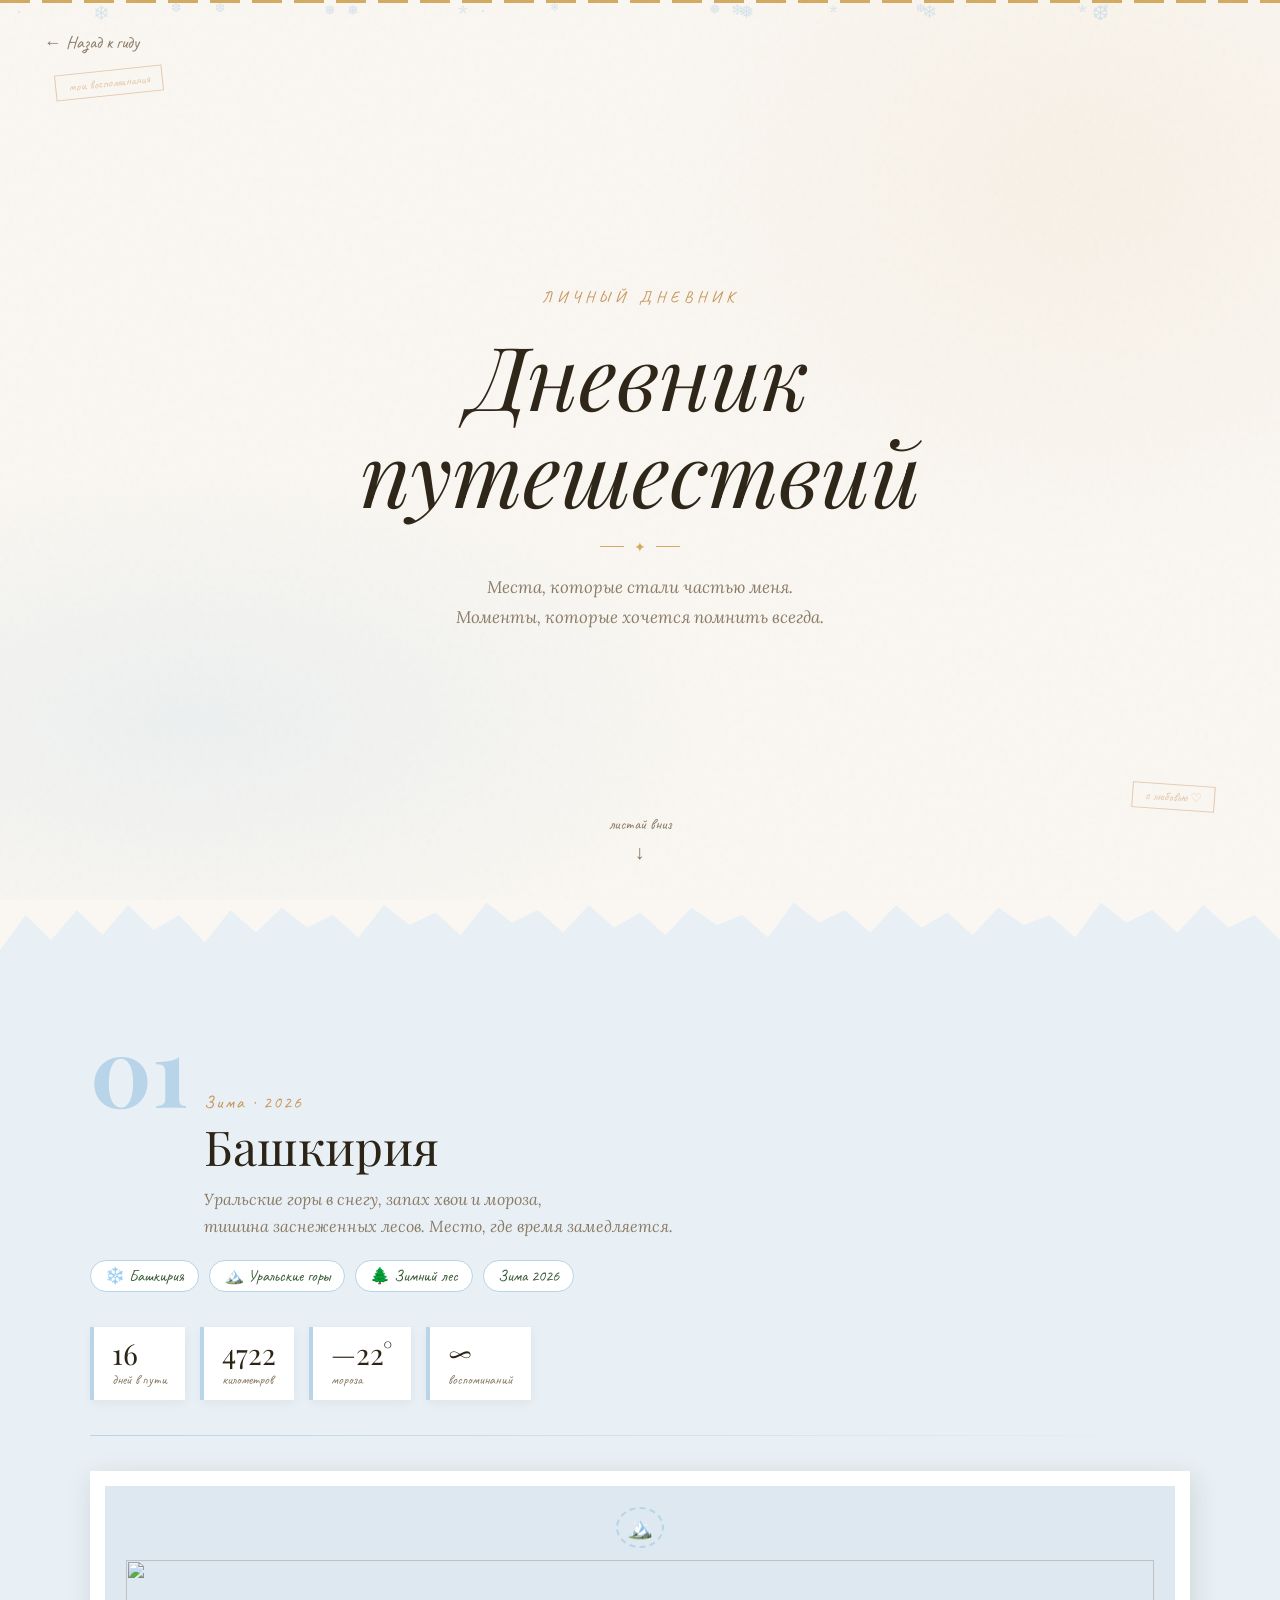
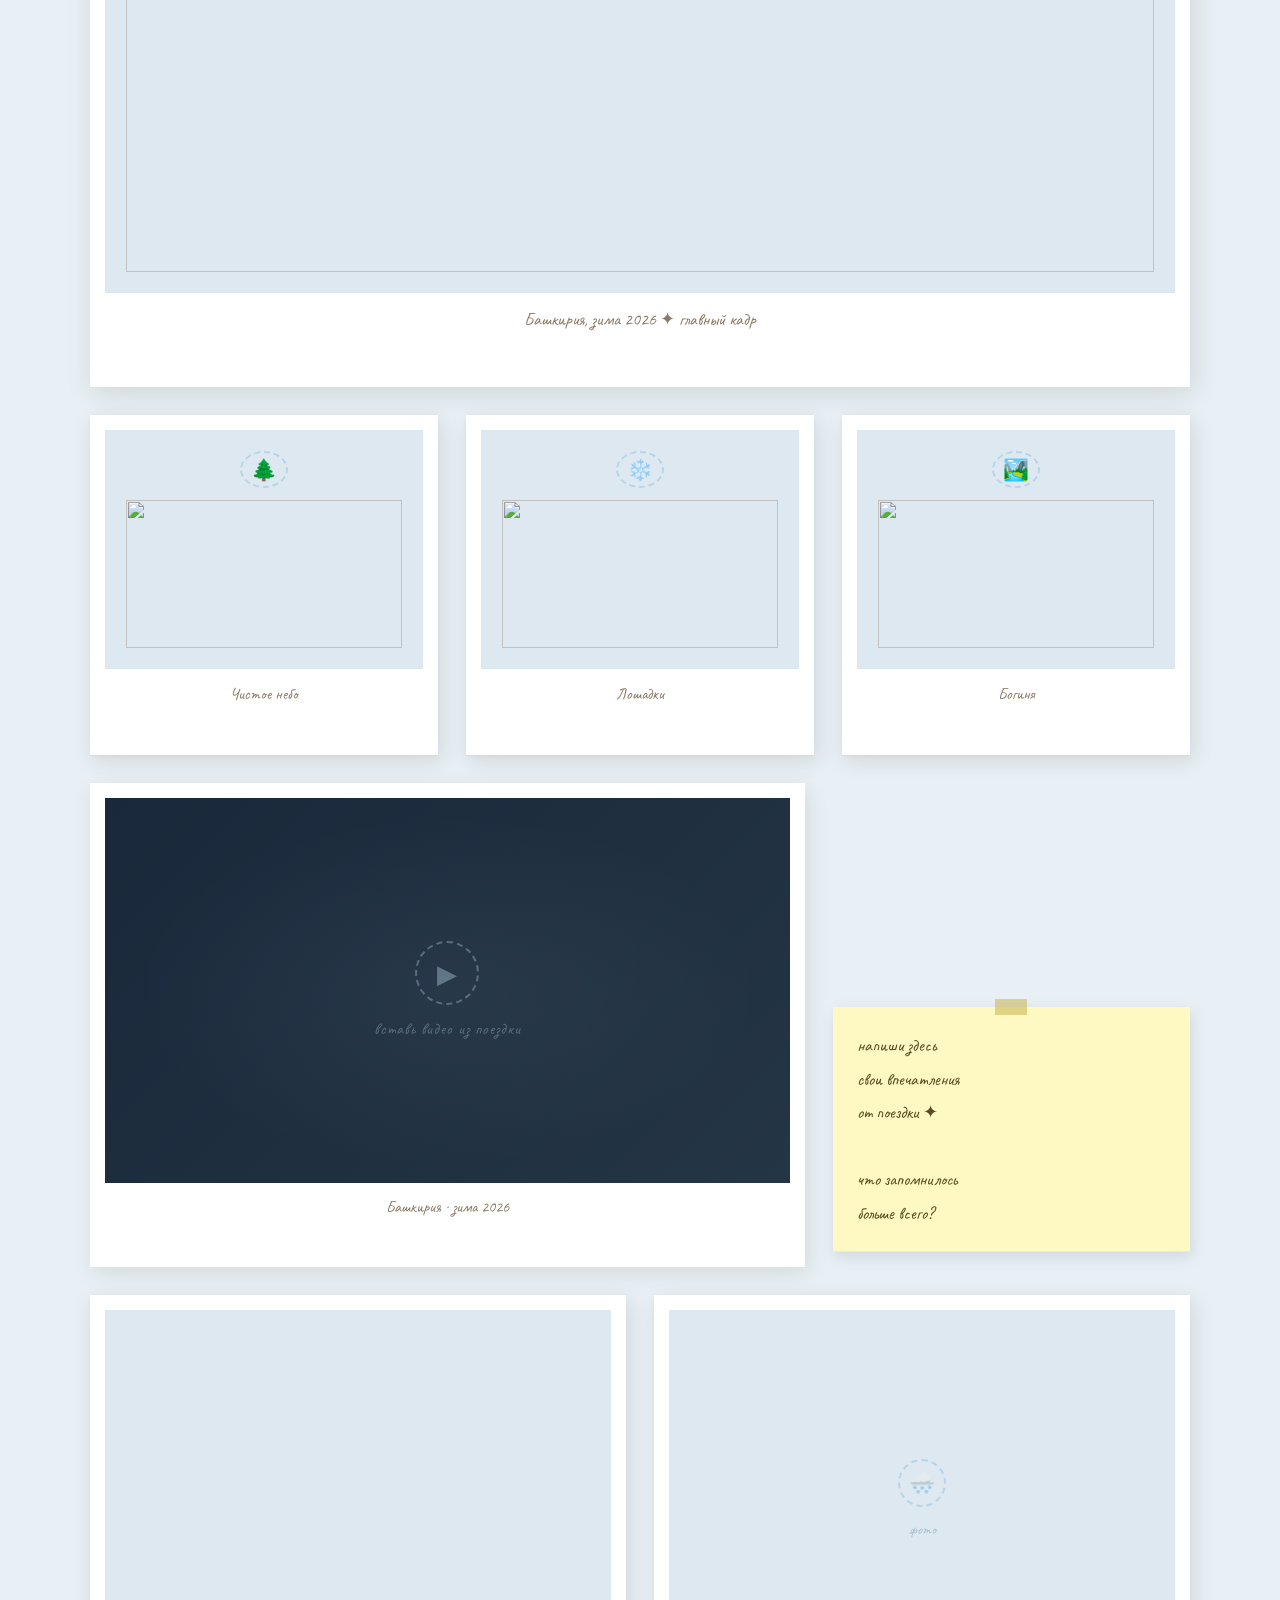
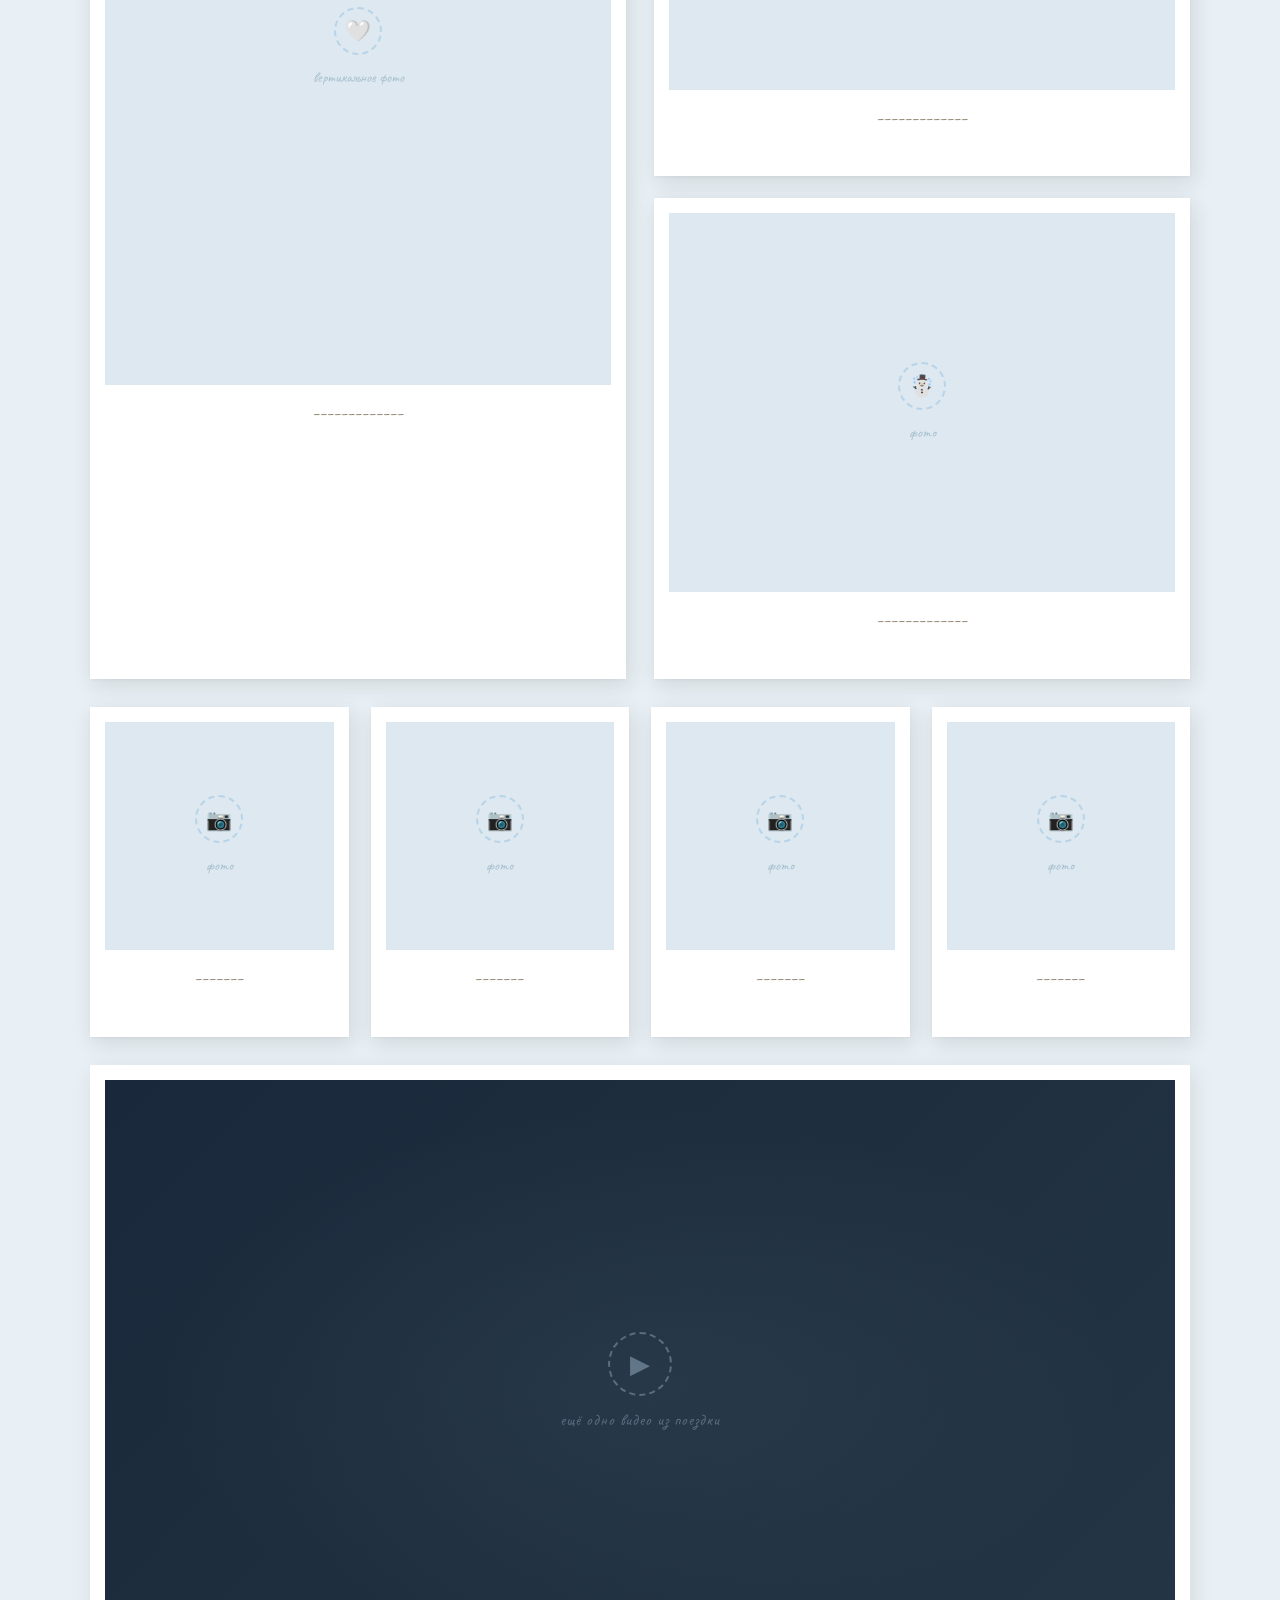
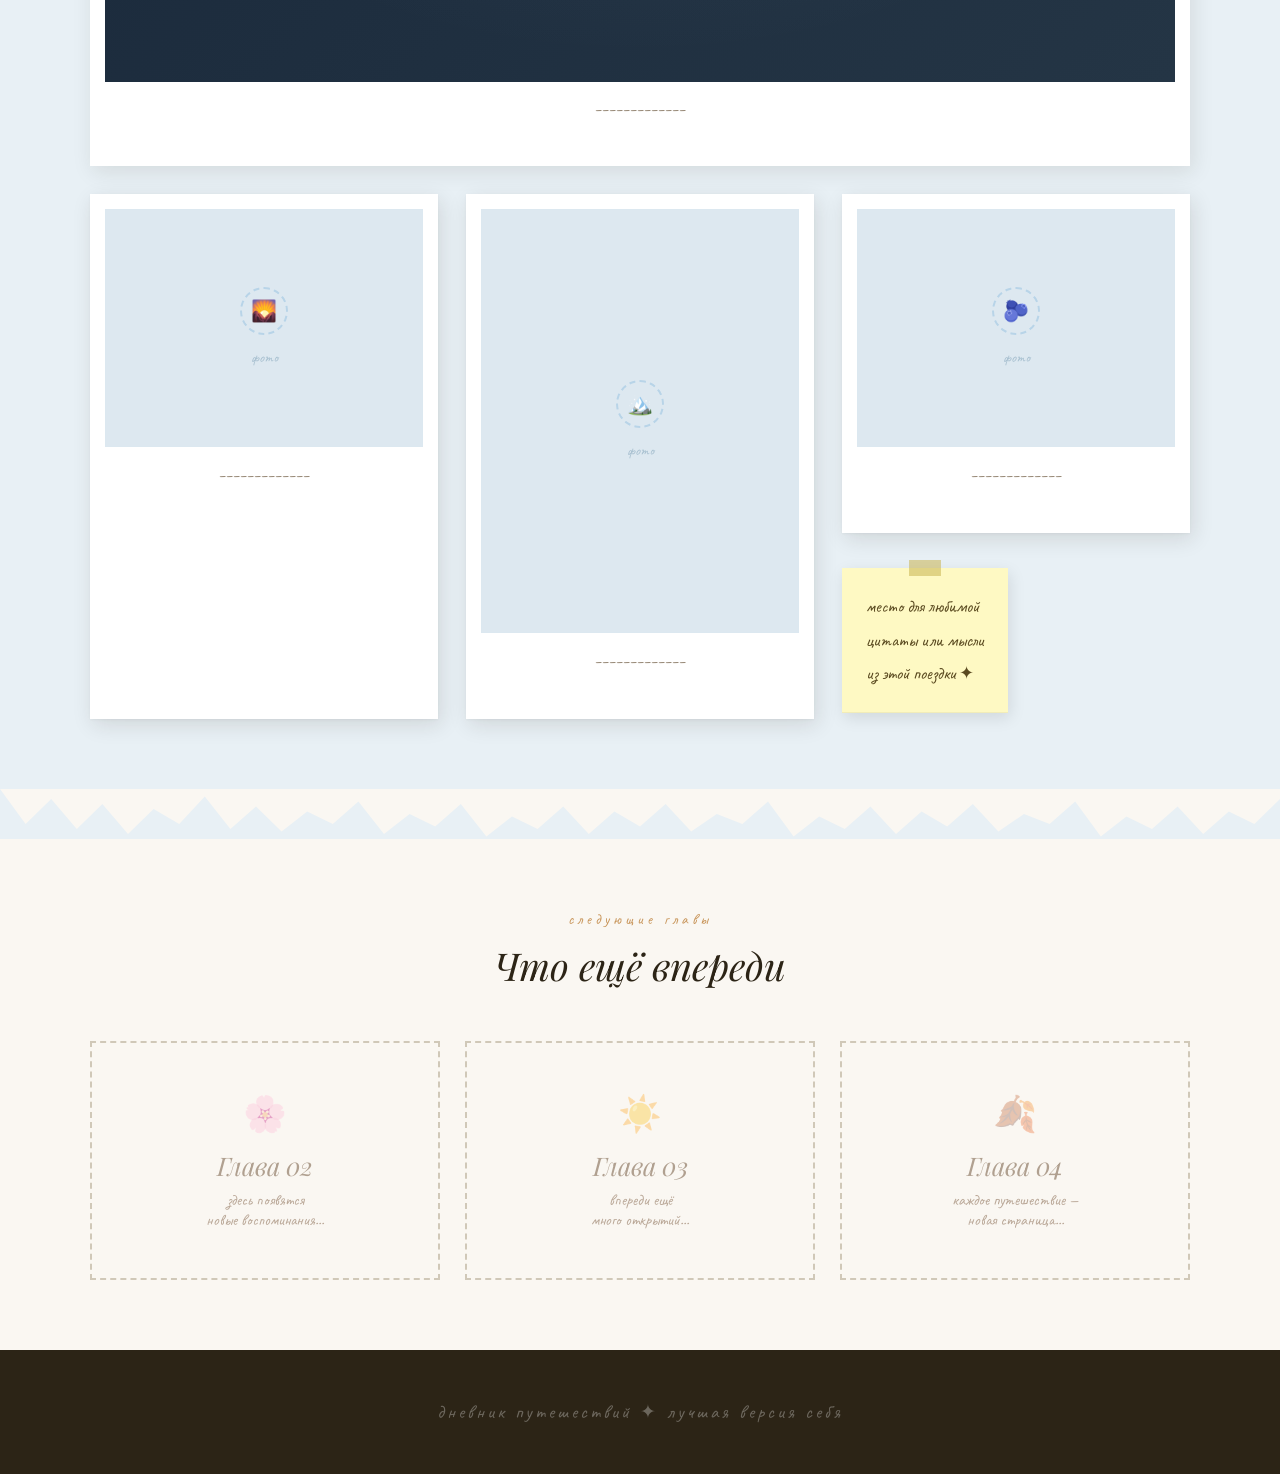
==== vacation.html @ 35236c1c "Update vacation.html" ====
<!DOCTYPE html>
<html lang="ru">
<head>
    <meta charset="UTF-8">
    <meta name="viewport" content="width=device-width, initial-scale=1.0">
    <title>Дневник путешествий</title>
    <link rel="preconnect" href="https://fonts.googleapis.com">
    <link href="https://fonts.googleapis.com/css2?family=Playfair+Display:ital,wght@0,400;0,700;1,400&family=Lora:ital,wght@0,400;0,600;1,400&family=Caveat:wght@400;600&display=swap" rel="stylesheet">

    <style>
        :root {
            --cream: #f5f0e8;
            --paper: #faf7f2;
            --ink: #2c2416;
            --faded: #8a7a65;
            --warm: #c8955a;
            --gold: #d4aa60;
            --snow: #e8f0f5;
            --ice: #b8d4e8;
            --pine: #3a5a3a;
            --frost: #dde8f0;
        }

        * { margin: 0; padding: 0; box-sizing: border-box; }
        html { scroll-behavior: smooth; }

        body {
            font-family: 'Lora', serif;
            background: var(--cream);
            color: var(--ink);
            overflow-x: hidden;
        }

        /* grain texture */
        body::before {
            content: '';
            position: fixed;
            inset: 0;
            background-image: url("data:image/svg+xml,%3Csvg viewBox='0 0 200 200' xmlns='http://www.w3.org/2000/svg'%3E%3Cfilter id='n'%3E%3CfeTurbulence type='fractalNoise' baseFrequency='0.85' numOctaves='4' stitchTiles='stitch'/%3E%3C/filter%3E%3Crect width='100%25' height='100%25' filter='url(%23n)' opacity='0.035'/%3E%3C/svg%3E");
            pointer-events: none;
            z-index: 999;
        }

        /* BACK LINK */
        .back-link {
            position: fixed;
            top: 25px;
            left: 30px;
            z-index: 100;
            font-family: 'Caveat', cursive;
            font-size: 1.1em;
            color: var(--faded);
            text-decoration: none;
            display: flex;
            align-items: center;
            gap: 6px;
            transition: color 0.3s;
            background: rgba(250,247,242,0.85);
            padding: 6px 14px;
            border-radius: 20px;
            backdrop-filter: blur(4px);
        }
        .back-link:hover { color: var(--ink); }

        /* COVER */
        .cover {
            min-height: 100vh;
            display: flex;
            flex-direction: column;
            align-items: center;
            justify-content: center;
            position: relative;
            background: var(--paper);
            padding: 80px 40px 60px;
            overflow: hidden;
        }

        .cover::before {
            content: '';
            position: absolute;
            inset: 0;
            background:
                radial-gradient(ellipse 60% 40% at 15% 80%, rgba(184,212,232,0.2) 0%, transparent 70%),
                radial-gradient(ellipse 50% 60% at 85% 20%, rgba(212,170,96,0.08) 0%, transparent 70%);
        }

        .cover::after {
            content: '';
            position: absolute;
            top: 0; left: 0; right: 0;
            height: 3px;
            background: repeating-linear-gradient(90deg, var(--gold) 0, var(--gold) 30px, transparent 30px, transparent 42px);
        }

        .stamp {
            position: absolute;
            font-family: 'Caveat', cursive;
            font-size: 0.8em;
            color: var(--warm);
            opacity: 0.45;
            border: 1.5px solid var(--warm);
            padding: 4px 12px;
        }
        .stamp-tl { top: 70px; left: 55px; transform: rotate(-6deg); }
        .stamp-br { bottom: 90px; right: 65px; transform: rotate(4deg); }

        .cover-label {
            font-family: 'Caveat', cursive;
            font-size: 1em;
            color: var(--warm);
            letter-spacing: 5px;
            text-transform: uppercase;
            margin-bottom: 20px;
            position: relative;
        }

        .cover-title {
            font-family: 'Playfair Display', serif;
            font-size: clamp(3em, 7vw, 5.5em);
            font-weight: 400;
            font-style: italic;
            color: var(--ink);
            text-align: center;
            line-height: 1.1;
            position: relative;
            margin-bottom: 25px;
        }

        .cover-divider {
            width: 80px;
            height: 1px;
            background: var(--gold);
            margin: 0 auto 25px;
            position: relative;
        }
        .cover-divider::before {
            content: '✦';
            position: absolute;
            left: 50%;
            top: 50%;
            transform: translate(-50%, -50%);
            background: var(--paper);
            padding: 0 10px;
            color: var(--gold);
            font-size: 0.9em;
        }

        .cover-subtitle {
            font-family: 'Lora', serif;
            font-size: 1.05em;
            color: var(--faded);
            font-style: italic;
            text-align: center;
            max-width: 480px;
            line-height: 1.8;
            position: relative;
        }

        .scroll-hint {
            position: absolute;
            bottom: 35px;
            left: 50%;
            transform: translateX(-50%);
            font-family: 'Caveat', cursive;
            font-size: 0.95em;
            color: var(--faded);
            display: flex;
            flex-direction: column;
            align-items: center;
            gap: 6px;
            animation: bob 2.2s ease-in-out infinite;
        }
        @keyframes bob {
            0%, 100% { transform: translateX(-50%) translateY(0); }
            50% { transform: translateX(-50%) translateY(7px); }
        }
        .scroll-hint::after { content: '↓'; font-size: 1.3em; }

        /* TORN EDGE */
        .torn { height: 50px; overflow: hidden; }
        .torn-top { background: var(--paper); }
        .torn-top::after {
            content: '';
            display: block;
            height: 50px;
            background: var(--snow);
            clip-path: polygon(0% 100%, 2% 30%, 4% 80%, 6% 20%, 8% 70%, 10% 10%, 12% 60%, 14% 30%, 16% 85%, 18% 20%, 20% 65%, 22% 15%, 24% 55%, 26% 30%, 28% 75%, 30% 10%, 32% 50%, 34% 25%, 36% 70%, 38% 5%, 40% 45%, 42% 20%, 44% 65%, 46% 10%, 48% 55%, 50% 25%, 52% 70%, 54% 15%, 56% 50%, 58% 30%, 60% 75%, 62% 5%, 64% 45%, 66% 20%, 68% 65%, 70% 10%, 72% 55%, 74% 25%, 76% 70%, 78% 15%, 80% 50%, 82% 30%, 84% 75%, 86% 5%, 88% 45%, 90% 20%, 92% 65%, 94% 10%, 96% 55%, 98% 30%, 100% 80%, 100% 100%);
        }
        .torn-bottom { background: var(--snow); }
        .torn-bottom::after {
            content: '';
            display: block;
            height: 50px;
            background: var(--paper);
            clip-path: polygon(0% 0%, 2% 70%, 4% 20%, 6% 80%, 8% 30%, 10% 90%, 12% 40%, 14% 70%, 16% 15%, 18% 80%, 20% 35%, 22% 85%, 24% 45%, 26% 70%, 28% 25%, 30% 90%, 32% 50%, 34% 75%, 36% 30%, 38% 95%, 40% 55%, 42% 80%, 44% 35%, 46% 90%, 48% 45%, 50% 75%, 52% 30%, 54% 85%, 56% 50%, 58% 70%, 60% 25%, 62% 95%, 64% 55%, 66% 80%, 68% 35%, 70% 90%, 72% 45%, 74% 75%, 76% 30%, 78% 85%, 80% 50%, 82% 70%, 84% 25%, 86% 95%, 88% 55%, 90% 80%, 92% 35%, 94% 90%, 96% 45%, 98% 70%, 100% 20%, 100% 0%);
        }

        /* CHAPTERS */
        .chapter { padding: 70px 40px; position: relative; }
        .chapter-winter { background: var(--snow); }
        .chapter-future { background: var(--paper); }
        .chapter-inner { max-width: 1100px; margin: 0 auto; }

        .chapter-meta {
            display: flex;
            align-items: baseline;
            gap: 15px;
            margin-bottom: 10px;
        }

        .chapter-number {
            font-family: 'Playfair Display', serif;
            font-size: 6em;
            font-weight: 700;
            color: var(--ice);
            line-height: 1;
            flex-shrink: 0;
        }

        .chapter-date {
            font-family: 'Caveat', cursive;
            font-size: 1.1em;
            color: var(--warm);
            letter-spacing: 2px;
        }

        .chapter-title {
            font-family: 'Playfair Display', serif;
            font-size: clamp(1.8em, 4vw, 3em);
            font-weight: 400;
            color: var(--ink);
            line-height: 1.2;
            margin: 5px 0 10px;
        }

        .chapter-desc {
            font-style: italic;
            color: var(--faded);
            font-size: 1em;
            line-height: 1.7;
            max-width: 600px;
        }

        .chapter-divider {
            width: 100%;
            height: 1px;
            background: linear-gradient(90deg, var(--ice), transparent);
            margin: 35px 0;
        }

        .tag-row { display: flex; flex-wrap: wrap; gap: 10px; margin: 20px 0 35px; }

        .tag {
            font-family: 'Caveat', cursive;
            font-size: 1em;
            background: white;
            color: var(--pine);
            border: 1.5px solid var(--ice);
            padding: 5px 14px;
            border-radius: 20px;
        }

        /* STATS */
        .ribbon-row {
            display: flex;
            align-items: center;
            gap: 15px;
            margin: 30px 0;
            flex-wrap: wrap;
        }

        .ribbon-stat {
            background: white;
            border-left: 4px solid var(--ice);
            padding: 12px 18px;
            box-shadow: 1px 3px 10px rgba(0,0,0,0.05);
        }

        .ribbon-stat-num {
            font-family: 'Playfair Display', serif;
            font-size: 1.8em;
            color: var(--ink);
            line-height: 1;
        }

        .ribbon-stat-label {
            font-family: 'Caveat', cursive;
            font-size: 0.85em;
            color: var(--faded);
            margin-top: 3px;
        }

        /* POLAROIDS */
        .polaroid {
            background: white;
            padding: 15px 15px 50px;
            box-shadow: 3px 6px 20px rgba(44,36,22,0.12), 0 1px 3px rgba(0,0,0,0.05);
            transition: transform 0.3s ease, box-shadow 0.3s ease, z-index 0s;
            cursor: pointer;
            position: relative;
        }
        .polaroid:nth-child(odd) { transform: rotate(-1.5deg); }
        .polaroid:nth-child(even) { transform: rotate(1deg); }
        .polaroid:nth-child(3n) { transform: rotate(-0.4deg); }
        .polaroid:nth-child(4n) { transform: rotate(1.8deg); }

        .polaroid:hover {
            box-shadow: 6px 12px 30px rgba(44,36,22,0.2);
            z-index: 20;
        }
        .polaroid:nth-child(odd):hover { transform: rotate(-1.5deg) scale(1.05); }
        .polaroid:nth-child(even):hover { transform: rotate(1deg) scale(1.05); }
        .polaroid:nth-child(3n):hover { transform: rotate(-0.4deg) scale(1.05); }
        .polaroid:nth-child(4n):hover { transform: rotate(1.8deg) scale(1.05); }

        .polaroid-frame {
            width: 100%;
            aspect-ratio: 4/3;
            background: var(--frost);
            border: 1px solid #dce8f0;
            overflow: hidden;
            position: relative;
        }
        .polaroid-frame.tall { aspect-ratio: 3/4; }
        .polaroid-frame.wide { aspect-ratio: 16/9; }
        .polaroid-frame.square { aspect-ratio: 1; }

        .polaroid-frame img {
            width: 100%;
            height: 100%;
            object-fit: cover;
            display: block;
        }

        .photo-placeholder {
            display: flex;
            flex-direction: column;
            align-items: center;
            justify-content: center;
            gap: 12px;
            padding: 20px;
            text-align: center;
            width: 100%;
            height: 100%;
            color: #a0b8c8;
        }

        .placeholder-icon {
            width: 48px;
            height: 48px;
            border: 2px dashed #b8d4e8;
            border-radius: 50%;
            display: flex;
            align-items: center;
            justify-content: center;
            font-size: 1.3em;
        }

        .placeholder-text {
            font-family: 'Caveat', cursive;
            font-size: 0.9em;
            color: #a8c0d0;
            line-height: 1.5;
        }

        .polaroid-caption {
            padding-top: 14px;
            text-align: center;
            font-family: 'Caveat', cursive;
            font-size: 1em;
            color: var(--faded);
            min-height: 28px;
            line-height: 1.4;
        }

        /* WIDE POLAROID */
        .polaroid-wide {
            background: white;
            padding: 15px 15px 55px;
            box-shadow: 3px 6px 25px rgba(44,36,22,0.13);
            transform: rotate(-0.7deg);
            margin: 10px 0;
            transition: transform 0.3s, box-shadow 0.3s;
            cursor: pointer;
        }
        .polaroid-wide:hover {
            transform: rotate(-0.7deg) scale(1.02);
            box-shadow: 6px 14px 35px rgba(44,36,22,0.18);
        }
        .polaroid-wide .polaroid-frame { aspect-ratio: 21/8; }
        .polaroid-wide .polaroid-caption { font-size: 1.1em; }

        /* VIDEO */
        .video-wrap {
            background: white;
            padding: 15px 15px 50px;
            box-shadow: 3px 6px 20px rgba(44,36,22,0.1);
            transform: rotate(0.5deg);
        }

        .video-frame {
            width: 100%;
            aspect-ratio: 16/9;
            background: linear-gradient(135deg, #19283a 0%, #243545 100%);
            display: flex;
            flex-direction: column;
            align-items: center;
            justify-content: center;
            gap: 14px;
            position: relative;
            overflow: hidden;
        }
        .video-frame::before {
            content: '';
            position: absolute;
            inset: 0;
            background: radial-gradient(ellipse at center, rgba(184,212,232,0.06) 0%, transparent 65%);
        }
        .video-play-btn {
            width: 64px;
            height: 64px;
            border: 2px dashed rgba(184,212,232,0.35);
            border-radius: 50%;
            display: flex;
            align-items: center;
            justify-content: center;
            font-size: 1.6em;
            color: rgba(184,212,232,0.4);
        }
        .video-hint {
            font-family: 'Caveat', cursive;
            font-size: 1em;
            color: rgba(184,212,232,0.35);
            letter-spacing: 1px;
        }
        .video-caption {
            padding-top: 14px;
            text-align: center;
            font-family: 'Caveat', cursive;
            font-size: 1em;
            color: var(--faded);
        }

        /* STICKY NOTE */
        .sticky {
            background: #fef9c3;
            padding: 22px 24px;
            box-shadow: 2px 5px 15px rgba(0,0,0,0.1), inset 0 -1px 0 rgba(0,0,0,0.05);
            font-family: 'Caveat', cursive;
            font-size: 1.1em;
            color: #5a4a20;
            line-height: 1.9;
            position: relative;
        }
        .sticky::before {
            content: '';
            position: absolute;
            top: -8px;
            left: 50%;
            transform: translateX(-50%);
            width: 32px;
            height: 16px;
            background: rgba(200,180,80,0.55);
        }
        .sticky-a { transform: rotate(-2.5deg); align-self: start; margin-top: 15px; }
        .sticky-b { transform: rotate(1.5deg); align-self: end; margin-bottom: 15px; }

        /* LAYOUT GRIDS */
        .grid-3 { display: grid; grid-template-columns: repeat(3,1fr); gap: 28px; }
        .grid-2 { display: grid; grid-template-columns: 1fr 1fr; gap: 28px; }
        .grid-4 { display: grid; grid-template-columns: repeat(4,1fr); gap: 22px; }
        .grid-wide-left { display: grid; grid-template-columns: 2fr 1fr; gap: 28px; align-items: start; }
        .grid-left-tall { display: grid; grid-template-columns: 1fr 2fr; gap: 28px; align-items: start; }

        .mt { margin-top: 28px; }
        .mt2 { margin-top: 16px; }

        /* FUTURE CHAPTERS */
        .future-grid { display: grid; grid-template-columns: repeat(3,1fr); gap: 25px; }

        .future-card {
            border: 2px dashed #d0c8b8;
            padding: 48px 30px;
            text-align: center;
            transition: border-color 0.3s, background 0.3s;
            cursor: default;
        }

        .future-card:hover {
            border-color: var(--warm);
            background: rgba(200,149,90,0.03);
        }

        .future-num {
            font-family: 'Playfair Display', serif;
            font-size: 1.6em;
            font-style: italic;
            color: #b0a090;
            margin: 12px 0 8px;
        }

        .future-hint {
            font-family: 'Caveat', cursive;
            font-size: 1em;
            color: #baa898;
        }

        /* SECTION LABEL */
        .section-label {
            text-align: center;
            margin-bottom: 50px;
        }
        .section-label .eyebrow {
            font-family: 'Caveat', cursive;
            color: var(--warm);
            letter-spacing: 4px;
            font-size: 0.95em;
            margin-bottom: 10px;
        }
        .section-label h2 {
            font-family: 'Playfair Display', serif;
            font-size: 2.4em;
            font-weight: 400;
            font-style: italic;
            color: var(--ink);
        }

        /* FOOTER */
        footer {
            background: var(--ink);
            padding: 50px 40px;
            text-align: center;
        }
        footer p {
            font-family: 'Caveat', cursive;
            font-size: 1.2em;
            color: rgba(255,255,255,0.3);
            letter-spacing: 3px;
        }

        /* SNOWFLAKES */
        .snowflakes { position: absolute; inset: 0; pointer-events: none; overflow: hidden; }
        .snowflake {
            position: absolute;
            color: rgba(184,212,232,0.5);
            animation: fall linear infinite;
        }
        @keyframes fall {
            0% { transform: translateY(-20px) rotate(0deg); opacity: 0; }
            10% { opacity: 1; }
            90% { opacity: 0.3; }
            100% { transform: translateY(110vh) rotate(360deg); opacity: 0; }
        }

        /* FADE IN */
        @keyframes fadeUp {
            from { opacity: 0; transform: translateY(25px); }
            to { opacity: 1; transform: translateY(0); }
        }

        /* RESPONSIVE */
        @media (max-width: 900px) {
            .grid-3, .grid-4, .future-grid { grid-template-columns: 1fr 1fr; }
            .grid-wide-left, .grid-left-tall { grid-template-columns: 1fr; }
            .sticky-a, .sticky-b { transform: none; }
        }
        @media (max-width: 600px) {
            .grid-2, .grid-3, .grid-4, .future-grid { grid-template-columns: 1fr; }
            .chapter { padding: 50px 20px; }
            .cover { padding: 80px 20px 50px; }
            .chapter-number { font-size: 4em; }
        }
    </style>
</head>
<body>

<a href="index.html" class="back-link">← Назад к гиду</a>

<!-- COVER -->
<section class="cover">
    <div class="snowflakes" id="snowflakes"></div>
    <div class="stamp stamp-tl">мои воспоминания</div>
    <div class="stamp stamp-br">с любовью ♡</div>

    <div class="cover-label">Личный дневник</div>
    <h1 class="cover-title">Дневник<br>путешествий</h1>
    <div class="cover-divider"></div>
    <p class="cover-subtitle">
        Места, которые стали частью меня.<br>
        Моменты, которые хочется помнить всегда.
    </p>

    <div class="scroll-hint">листай вниз</div>
</section>

<div class="torn torn-top"></div>

<!-- CHAPTER 01: БАШКИРИЯ ЗИМА 2026 -->
<section class="chapter chapter-winter">
    <div class="chapter-inner">

        <div class="chapter-meta">
            <div class="chapter-number">01</div>
            <div>
                <div class="chapter-date">Зима · 2026</div>
                <h2 class="chapter-title">Башкирия</h2>
                <p class="chapter-desc">
                    Уральские горы в снегу, запах хвои и мороза,<br>
                    тишина заснеженных лесов. Место, где время замедляется.
                </p>
            </div>
        </div>

        <div class="tag-row">
            <span class="tag">❄️ Башкирия</span>
            <span class="tag">🏔️ Уральские горы</span>
            <span class="tag">🌲 Зимний лес</span>
            <span class="tag">Зима 2026</span>
        </div>

        <div class="ribbon-row">
            <div class="ribbon-stat">
                <div class="ribbon-stat-num">16</div>
                <div class="ribbon-stat-label">дней в пути</div>
            </div>
            <div class="ribbon-stat">
                <div class="ribbon-stat-num">4722</div>
                <div class="ribbon-stat-label">километров</div>
            </div>
            <div class="ribbon-stat">
                <div class="ribbon-stat-num">—22°</div>
                <div class="ribbon-stat-label">мороза</div>
            </div>
            <div class="ribbon-stat">
                <div class="ribbon-stat-num">∞</div>
                <div class="ribbon-stat-label">воспоминаний</div>
            </div>
        </div>

        <div class="chapter-divider"></div>

        <!-- ГЛАВНЫЙ КАДР -->
        <div class="polaroid-wide">
            <div class="polaroid-frame">
                <div class="photo-placeholder">
                    <div class="placeholder-icon">🏔️</div>
                    <img src="https://i.imgur.com/EDh7NN4.jpeg">
                </div>
            </div>
            <div class="polaroid-caption">Башкирия, зима 2026 ✦ главный кадр</div>
        </div>

        <!-- 3 ФОТО -->
        <div class="grid-3 mt">
            <div class="polaroid">
                <div class="polaroid-frame">
                    <div class="photo-placeholder">
                        <div class="placeholder-icon">🌲</div>
                        <img src="https://i.imgur.com/wRy7RNr.jpeg">
                    </div>
                </div>
                <div class="polaroid-caption">Чистое небо</div>
            </div>
            <div class="polaroid">
                <div class="polaroid-frame">
                    <div class="photo-placeholder">
                        <div class="placeholder-icon">❄️</div>
                        <img src="https://i.imgur.com/Wye9lrM.jpeg">
                    </div>
                </div>
                <div class="polaroid-caption">Лошадки</div>
            </div>
            <div class="polaroid">
                <div class="polaroid-frame">
                    <div class="photo-placeholder">
                        <div class="placeholder-icon">🏞️</div>
                        <img src="https://i.imgur.com/Ec5W5bN.jpeg">
                    </div>
                </div>
                <div class="polaroid-caption">Богиня</div>
            </div>
        </div>

        <!-- ВИДЕО + ЗАПИСКА -->
        <div class="grid-wide-left mt">
            <div class="video-wrap">
                <div class="video-frame">
                    <div class="video-play-btn">▶</div>
                    <div class="video-hint">вставь видео из поездки</div>
                </div>
                <div class="video-caption">Башкирия · зима 2026</div>
            </div>
            <div class="sticky sticky-b">
                напиши здесь<br>
                свои впечатления<br>
                от поездки ✦<br><br>
                что запомнилось<br>
                больше всего?
            </div>
        </div>

        <!-- ВЕРТИКАЛЬНОЕ + 2 маленьких -->
        <div class="grid-2 mt">
            <div class="polaroid">
                <div class="polaroid-frame tall">
                    <div class="photo-placeholder">
                        <div class="placeholder-icon">🤍</div>
                        <div class="placeholder-text">вертикальное фото</div>
                    </div>
                </div>
                <div class="polaroid-caption">_____________</div>
            </div>
            <div style="display:flex; flex-direction:column; gap:22px;">
                <div class="polaroid">
                    <div class="polaroid-frame">
                        <div class="photo-placeholder">
                            <div class="placeholder-icon">🌨️</div>
                            <div class="placeholder-text">фото</div>
                        </div>
                    </div>
                    <div class="polaroid-caption">_____________</div>
                </div>
                <div class="polaroid">
                    <div class="polaroid-frame">
                        <div class="photo-placeholder">
                            <div class="placeholder-icon">☃️</div>
                            <div class="placeholder-text">фото</div>
                        </div>
                    </div>
                    <div class="polaroid-caption">_____________</div>
                </div>
            </div>
        </div>

        <!-- 4 МАЛЕНЬКИХ -->
        <div class="grid-4 mt">
            <div class="polaroid">
                <div class="polaroid-frame square">
                    <div class="photo-placeholder">
                        <div class="placeholder-icon">📷</div>
                        <div class="placeholder-text">фото</div>
                    </div>
                </div>
                <div class="polaroid-caption">_______</div>
            </div>
            <div class="polaroid">
                <div class="polaroid-frame square">
                    <div class="photo-placeholder">
                        <div class="placeholder-icon">📷</div>
                        <div class="placeholder-text">фото</div>
                    </div>
                </div>
                <div class="polaroid-caption">_______</div>
            </div>
            <div class="polaroid">
                <div class="polaroid-frame square">
                    <div class="photo-placeholder">
                        <div class="placeholder-icon">📷</div>
                        <div class="placeholder-text">фото</div>
                    </div>
                </div>
                <div class="polaroid-caption">_______</div>
            </div>
            <div class="polaroid">
                <div class="polaroid-frame square">
                    <div class="photo-placeholder">
                        <div class="placeholder-icon">📷</div>
                        <div class="placeholder-text">фото</div>
                    </div>
                </div>
                <div class="polaroid-caption">_______</div>
            </div>
        </div>

        <!-- ВТОРОЕ ВИДЕО -->
        <div class="video-wrap mt" style="transform: rotate(-0.6deg);">
            <div class="video-frame">
                <div class="video-play-btn">▶</div>
                <div class="video-hint">ещё одно видео из поездки</div>
            </div>
            <div class="video-caption">_____________</div>
        </div>

        <!-- ЕЩЁ 3 ФОТО -->
        <div class="grid-3 mt">
            <div class="polaroid">
                <div class="polaroid-frame">
                    <div class="photo-placeholder">
                        <div class="placeholder-icon">🌄</div>
                        <div class="placeholder-text">фото</div>
                    </div>
                </div>
                <div class="polaroid-caption">_____________</div>
            </div>
            <div class="polaroid" style="align-self: end;">
                <div class="polaroid-frame tall">
                    <div class="photo-placeholder">
                        <div class="placeholder-icon">🏔️</div>
                        <div class="placeholder-text">фото</div>
                    </div>
                </div>
                <div class="polaroid-caption">_____________</div>
            </div>
            <div style="display:flex; flex-direction:column; gap:20px;">
                <div class="polaroid">
                    <div class="polaroid-frame">
                        <div class="photo-placeholder">
                            <div class="placeholder-icon">🫐</div>
                            <div class="placeholder-text">фото</div>
                        </div>
                    </div>
                    <div class="polaroid-caption">_____________</div>
                </div>
                <div class="sticky sticky-a" style="max-width:none;">
                    место для любимой<br>цитаты или мысли<br>из этой поездки ✦
                </div>
            </div>
        </div>

    </div>
</section>

<div class="torn torn-bottom"></div>

<!-- СЛЕДУЮЩИЕ ГЛАВЫ -->
<section class="chapter chapter-future">
    <div class="chapter-inner">

        <div class="section-label">
            <div class="eyebrow">следующие главы</div>
            <h2>Что ещё впереди</h2>
        </div>

        <div class="future-grid">
            <div class="future-card">
                <div style="font-size:2.2em; opacity:0.35;">🌸</div>
                <div class="future-num">Глава 02</div>
                <div class="future-hint">здесь появятся<br>новые воспоминания...</div>
            </div>
            <div class="future-card">
                <div style="font-size:2.2em; opacity:0.35;">☀️</div>
                <div class="future-num">Глава 03</div>
                <div class="future-hint">впереди ещё<br>много открытий...</div>
            </div>
            <div class="future-card">
                <div style="font-size:2.2em; opacity:0.35;">🍂</div>
                <div class="future-num">Глава 04</div>
                <div class="future-hint">каждое путешествие —<br>новая страница...</div>
            </div>
        </div>

    </div>
</section>

<footer>
    <p>дневник путешествий ✦ лучшая версия себя</p>
</footer>

<script>
    // Snowflakes in cover
    const container = document.getElementById('snowflakes');
    ['❄','❅','❆','*','·'].forEach(f => {
        for (let i = 0; i < 4; i++) {
            const el = document.createElement('span');
            el.className = 'snowflake';
            el.textContent = f;
            el.style.cssText = `left:${Math.random()*100}%; animation-duration:${7+Math.random()*9}s; animation-delay:${Math.random()*12}s; font-size:${0.5+Math.random()*0.8}em;`;
            container.appendChild(el);
        }
    });

    // Scroll-triggered fade in for polaroids & videos
    const io = new IntersectionObserver((entries) => {
        entries.forEach((e, i) => {
            if (e.isIntersecting) {
                e.target.style.animationPlayState = 'running';
                io.unobserve(e.target);
            }
        });
    }, { threshold: 0.08 });

    document.querySelectorAll('.polaroid, .polaroid-wide, .video-wrap, .sticky').forEach((el, i) => {
        el.style.opacity = '0';
        el.style.animation = `fadeUp 0.65s ease-out ${(i % 5) * 0.08}s forwards paused`;
        io.observe(el);
    });

    // Page fade in
    window.addEventListener('load', () => {
        document.body.style.opacity = '0';
        requestAnimationFrame(() => {
            document.body.style.transition = 'opacity 0.6s ease';
            document.body.style.opacity = '1';
        });
    });
</script>

</body>
</html>
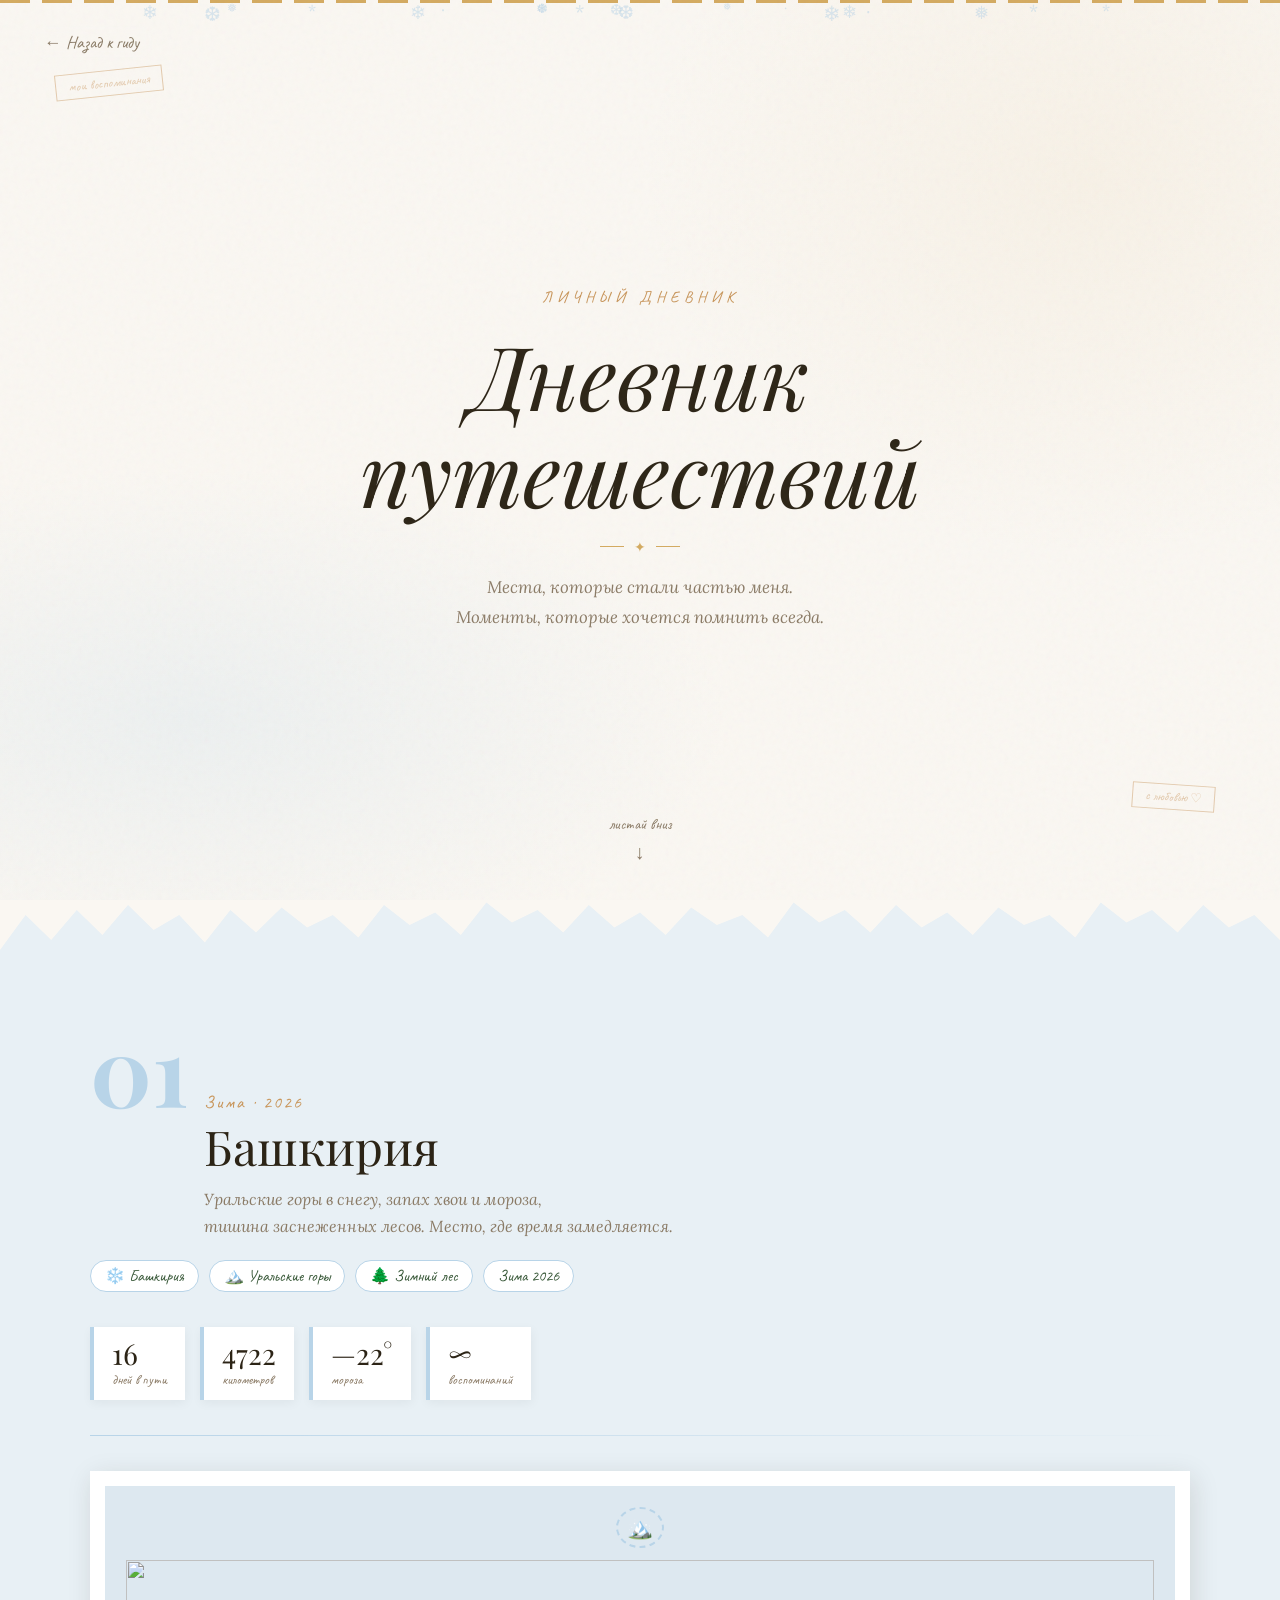
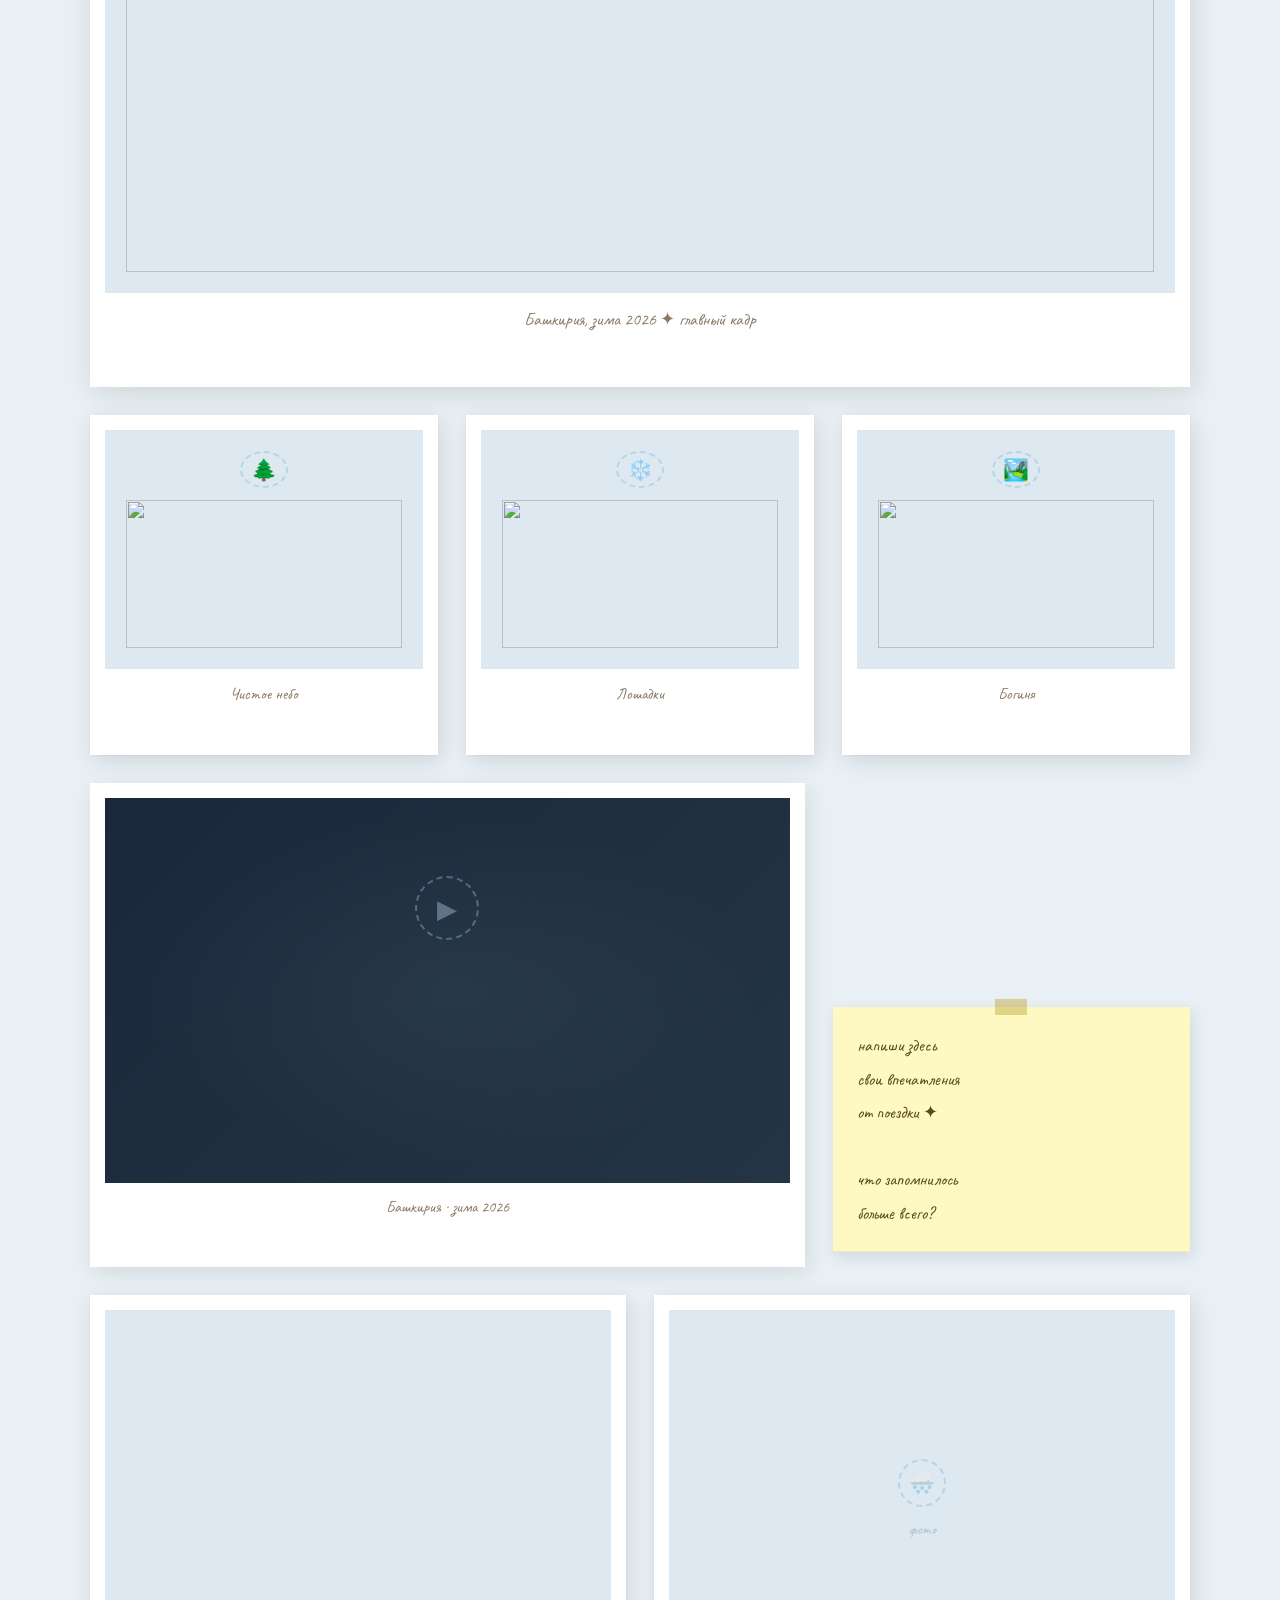
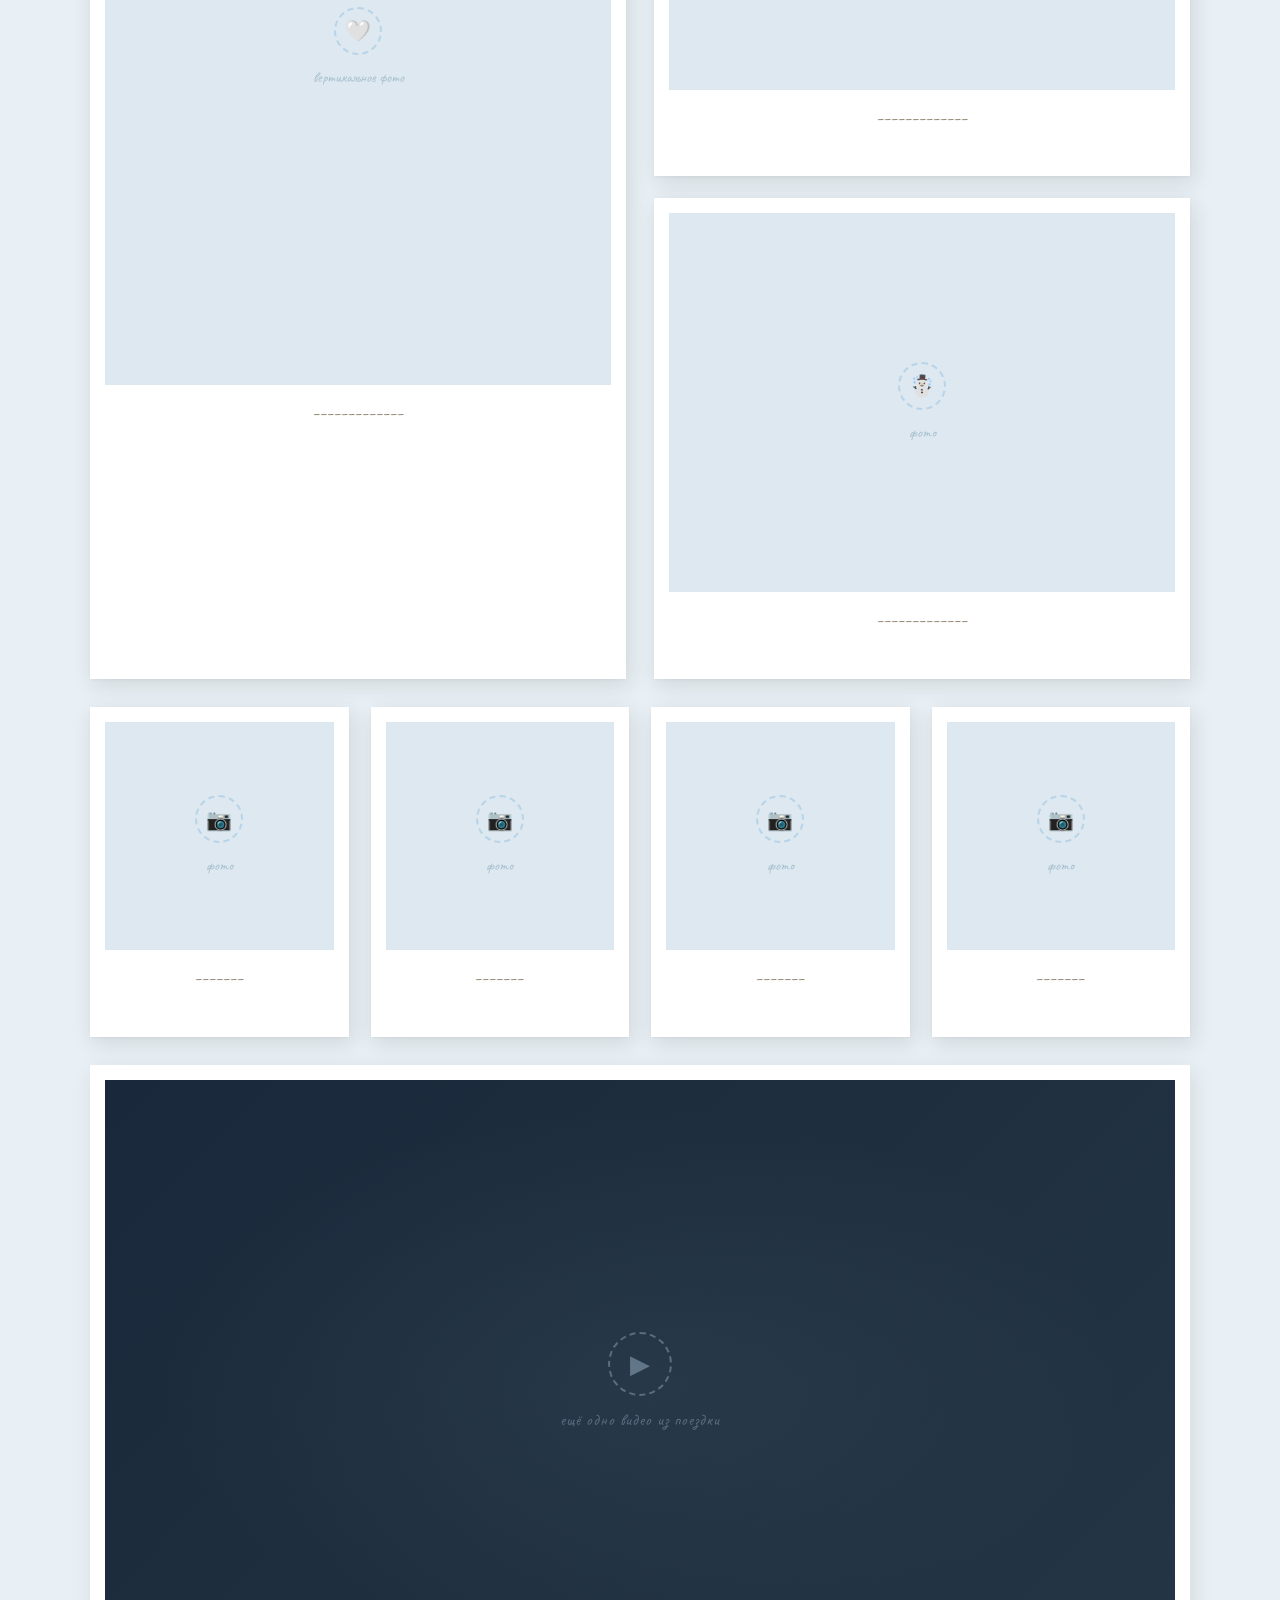
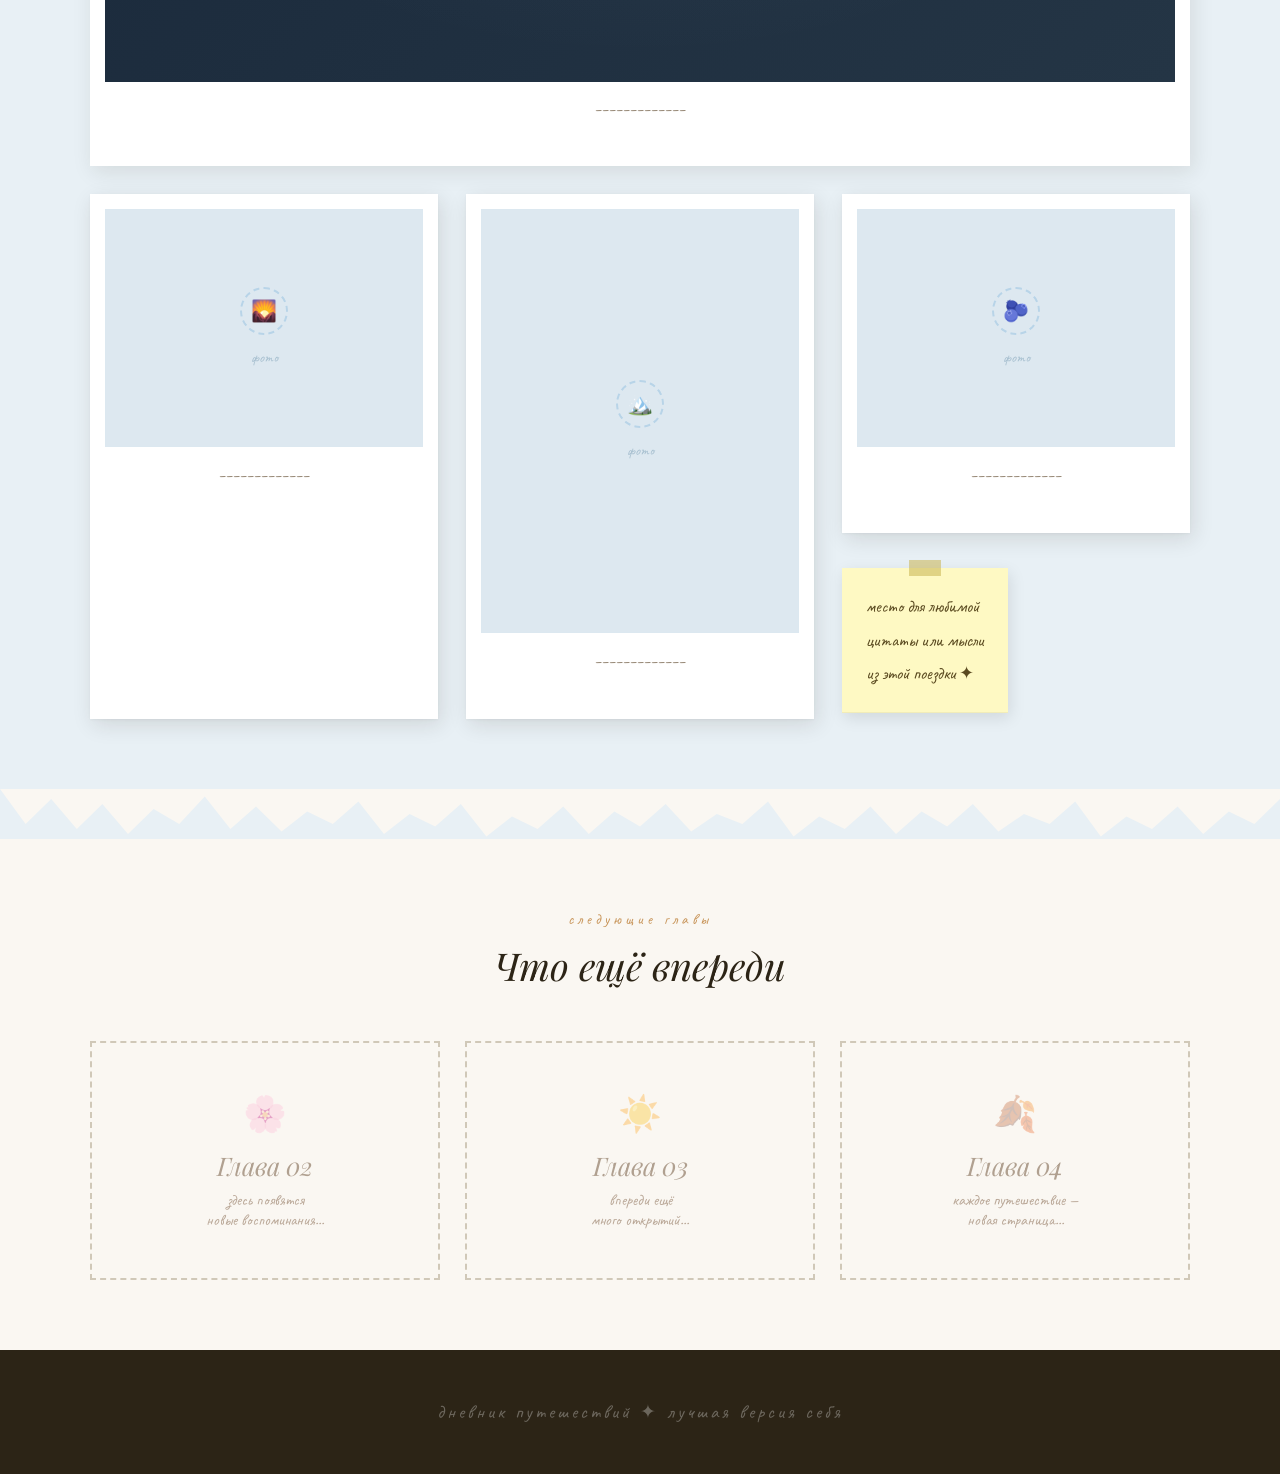
==== commit 0ccfbbd7: "Update vacation.html" ====
--- a/vacation.html
+++ b/vacation.html
@@ -686,7 +686,8 @@
             <div class="video-wrap">
                 <div class="video-frame">
                     <div class="video-play-btn">▶</div>
-                    <div class="video-hint">вставь видео из поездки</div>
+                   <video src="https://i.imgur.com/zt8eGQY.mp4">
+</video>
                 </div>
                 <div class="video-caption">Башкирия · зима 2026</div>
             </div>
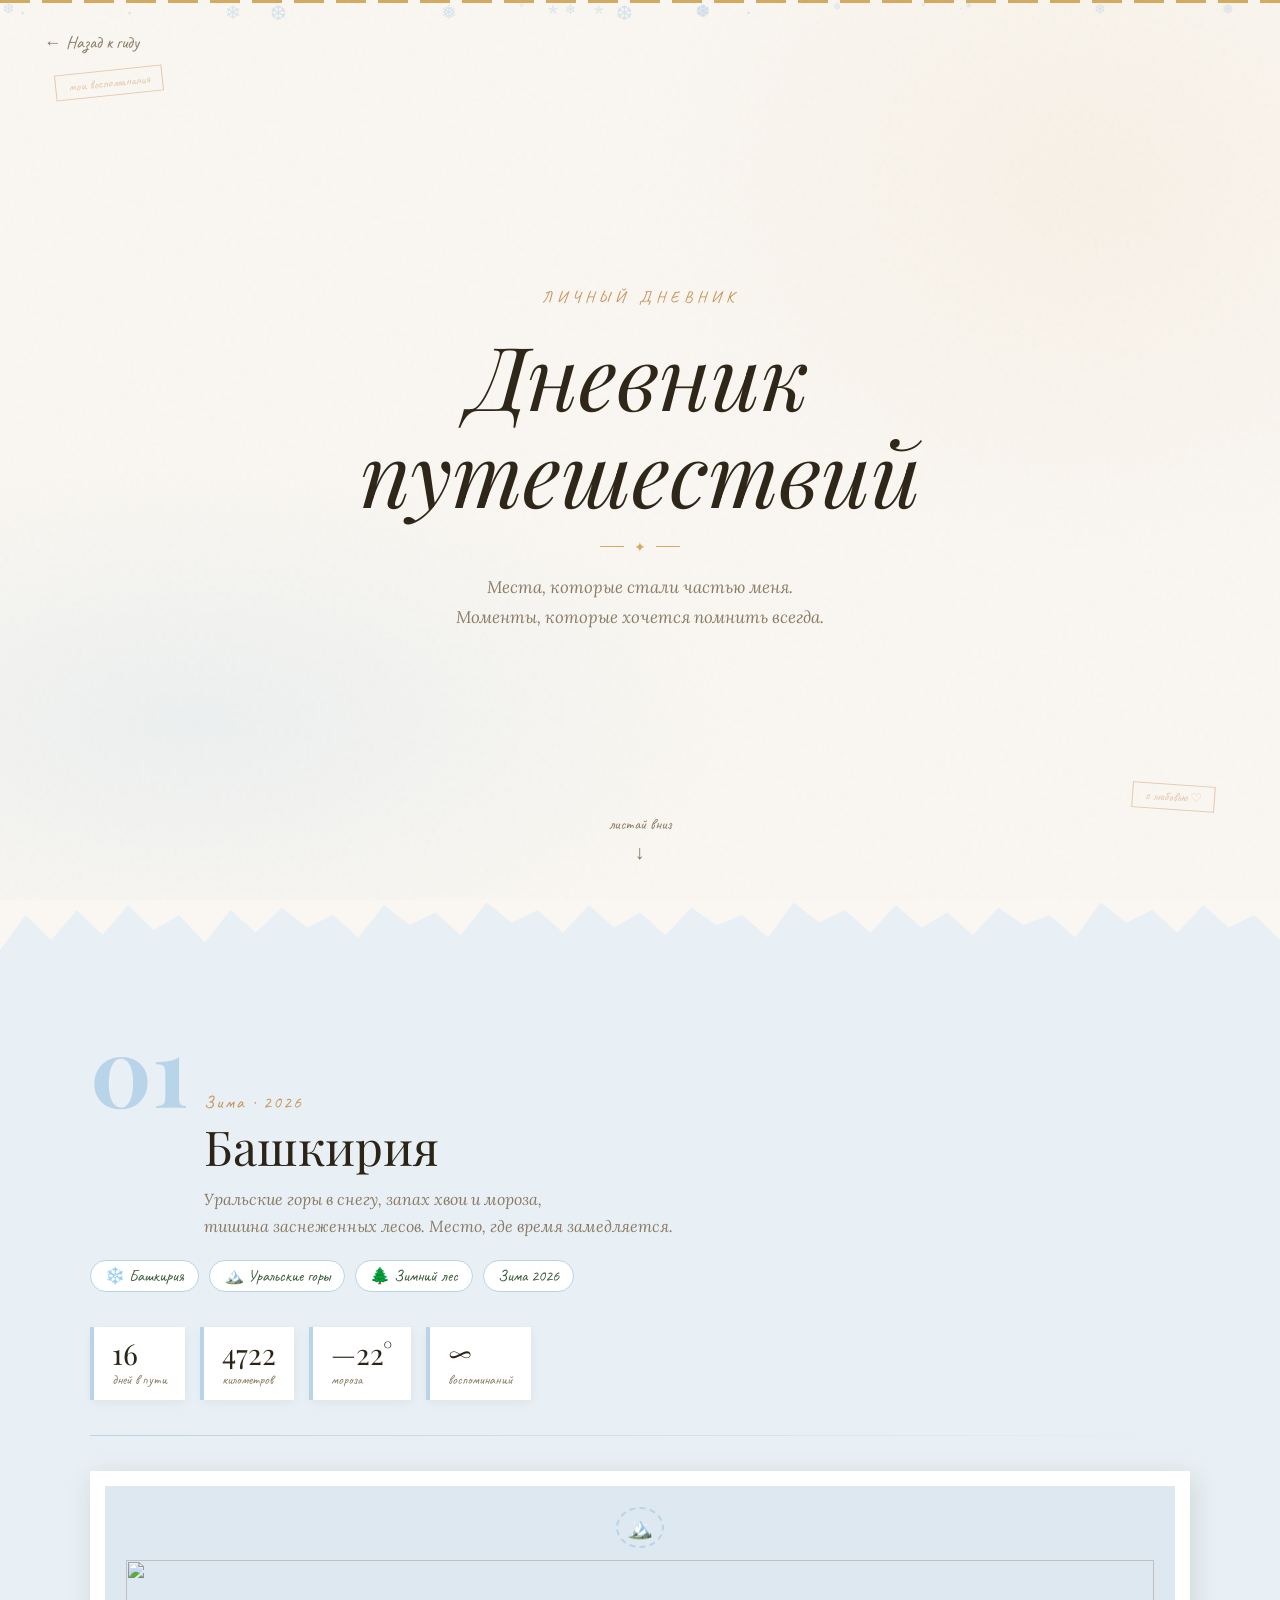
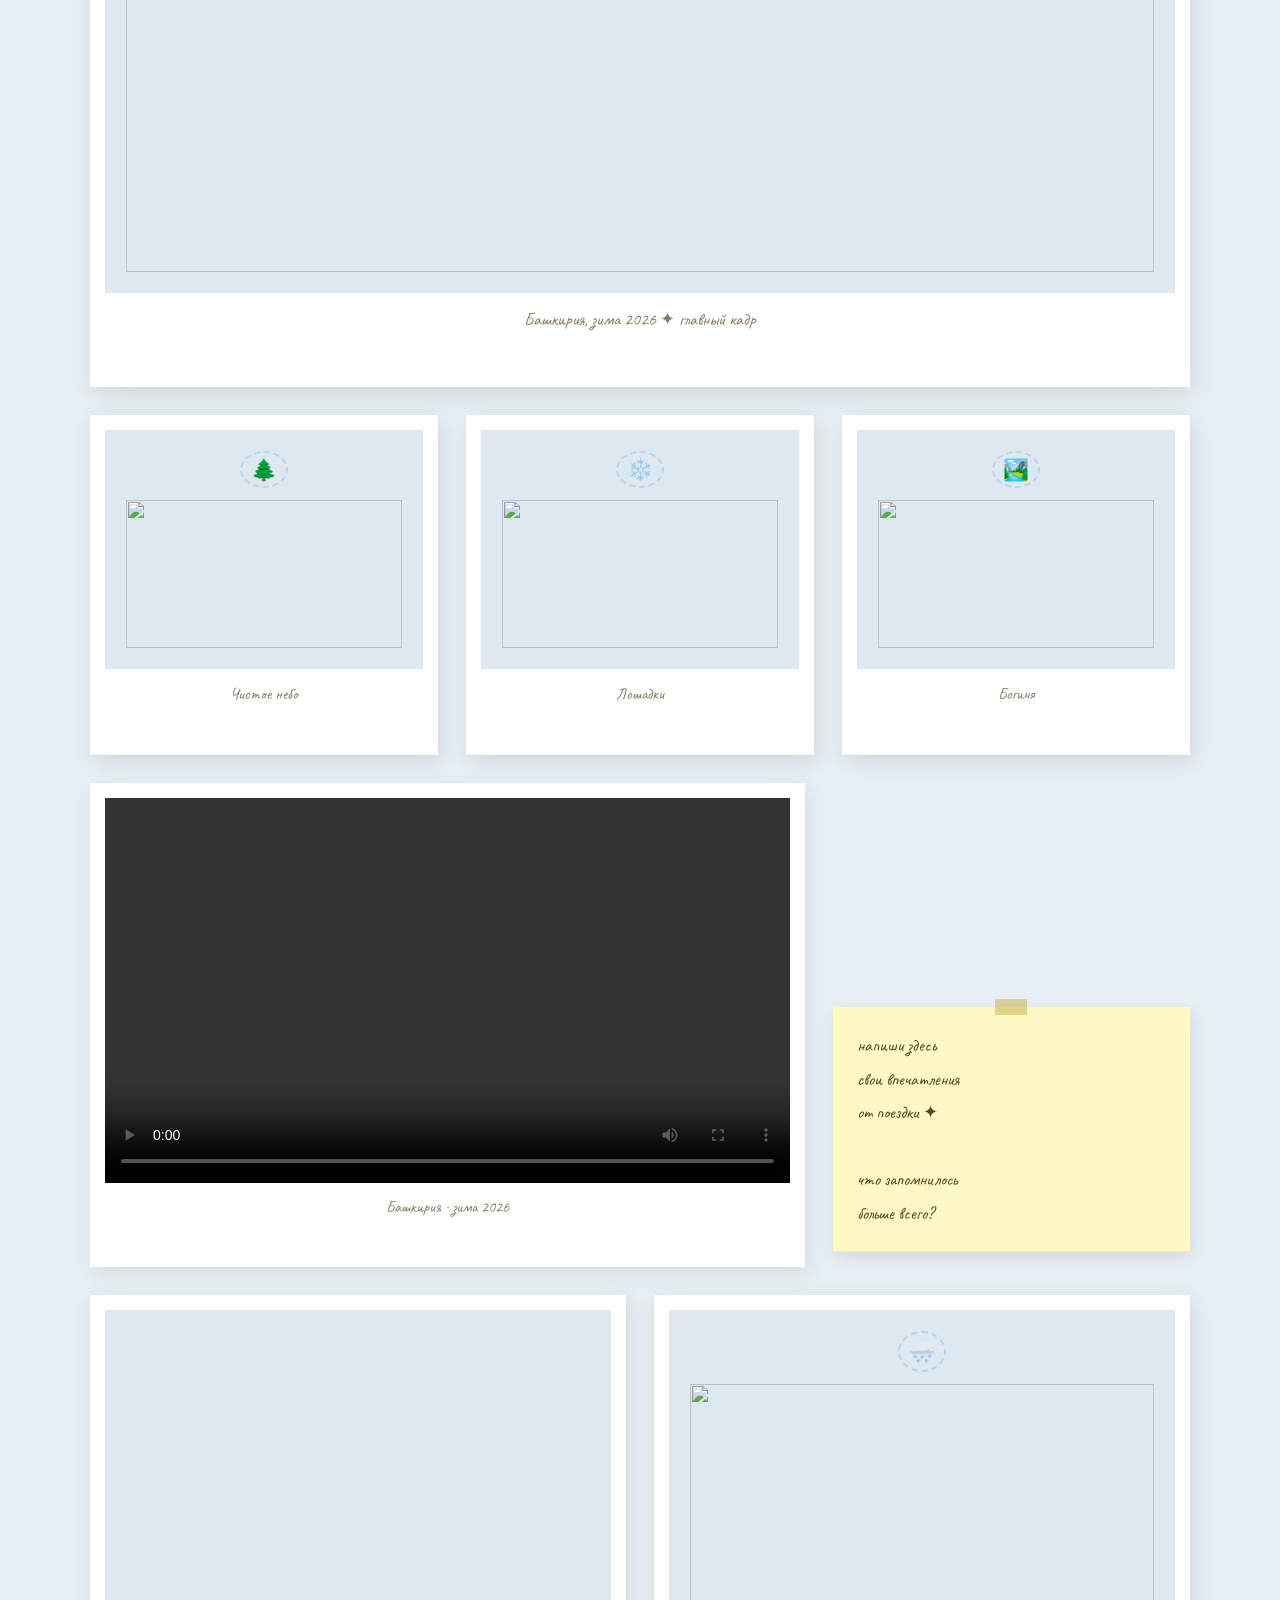
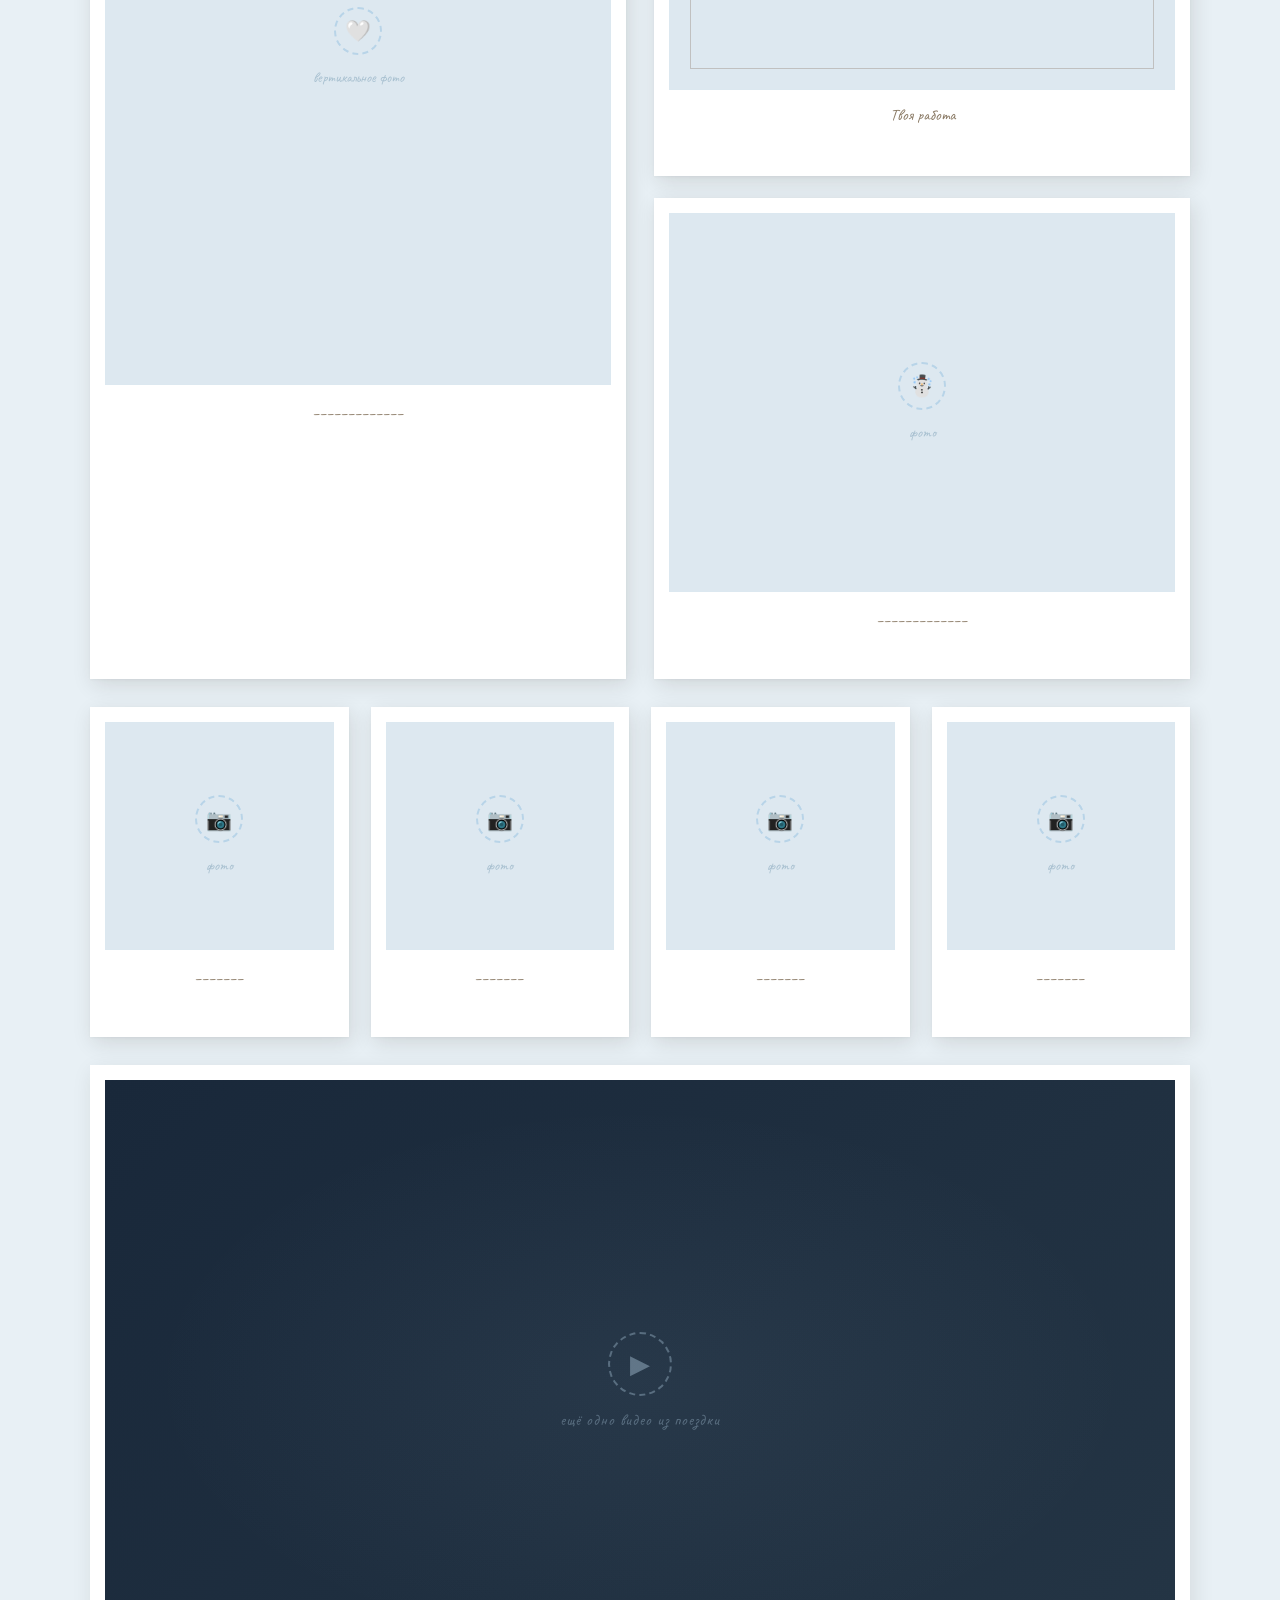
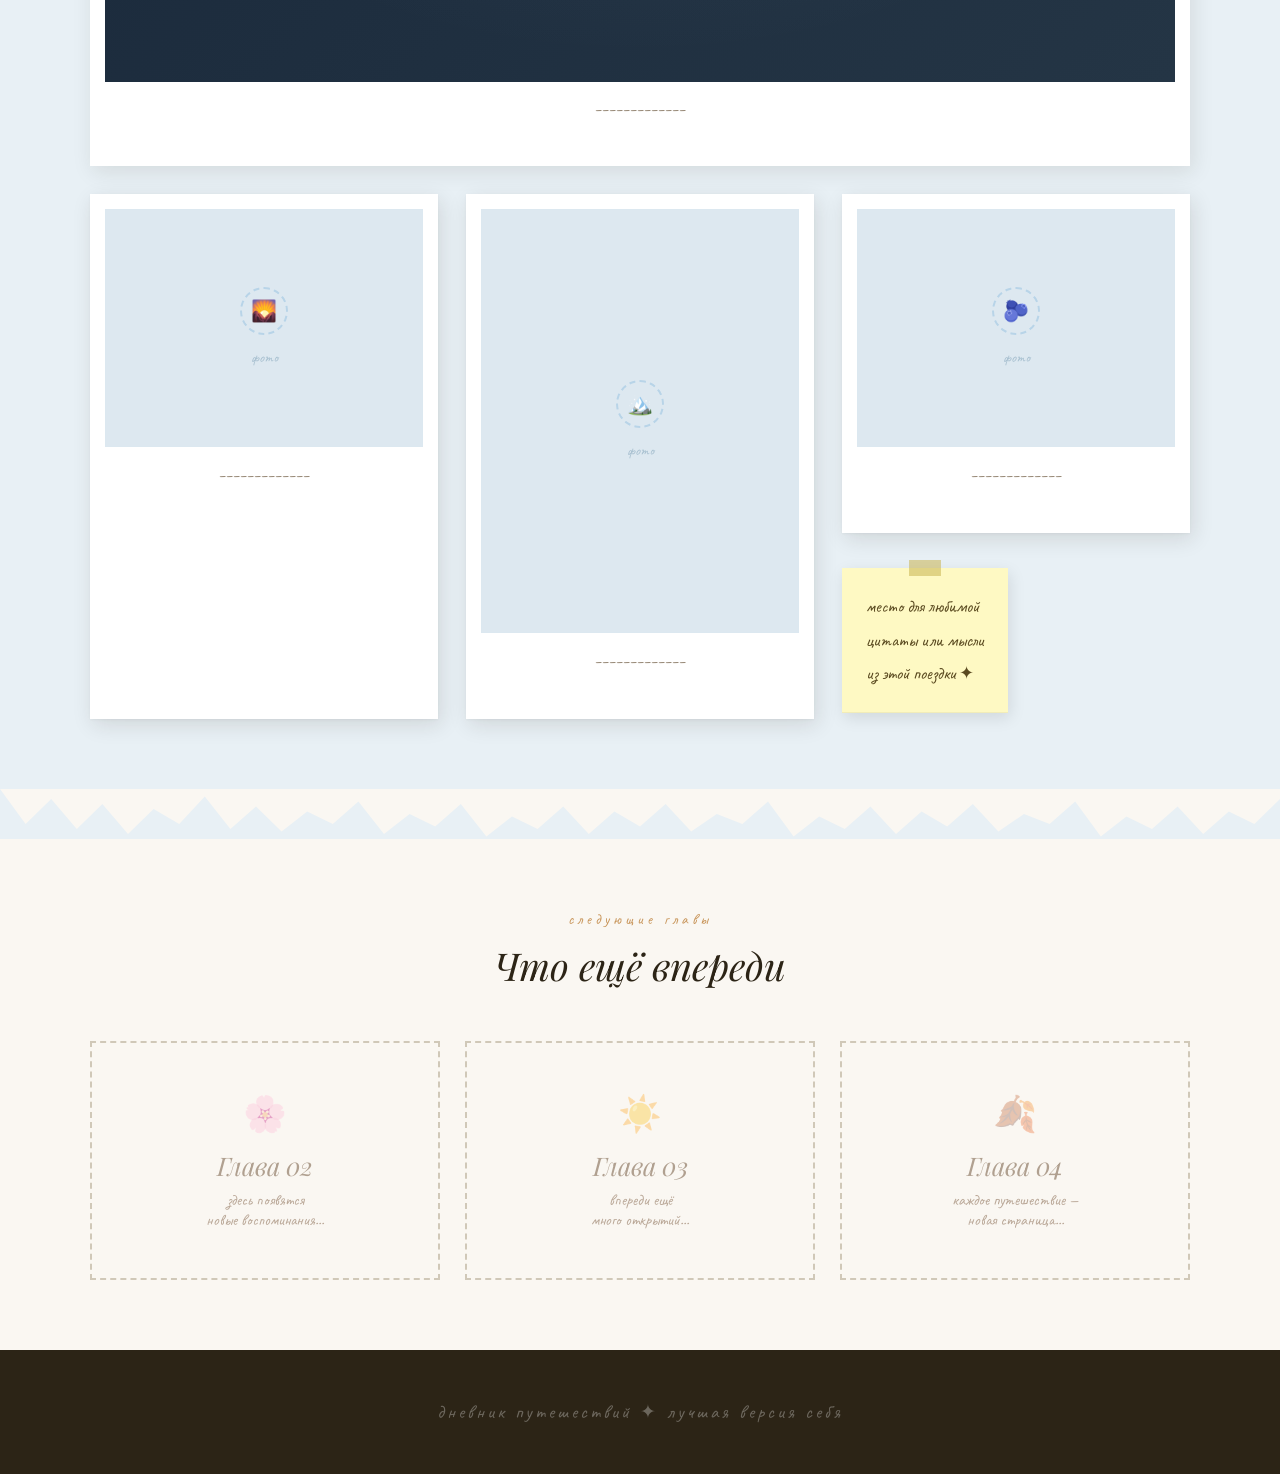
==== commit 4ce6daa6: "Update vacation.html" ====
--- a/vacation.html
+++ b/vacation.html
@@ -682,15 +682,17 @@
         </div>
 
         <!-- ВИДЕО + ЗАПИСКА -->
-        <div class="grid-wide-left mt">
-            <div class="video-wrap">
-                <div class="video-frame">
-                    <div class="video-play-btn">▶</div>
-                   <video src="https://i.imgur.com/zt8eGQY.mp4">
-</video>
-                </div>
-                <div class="video-caption">Башкирия · зима 2026</div>
-            </div>
+  <div class="grid-wide-left mt">
+    <div class="video-wrap">
+        <div class="video-frame">
+            <video 
+                src="https://i.imgur.com/zt8eGQY.mp4"
+                controls
+                style="width:100%; height:100%; object-fit:cover; display:block;"
+            ></video>
+        </div>
+        <div class="video-caption">Башкирия · зима 2026</div>
+    </div>
             <div class="sticky sticky-b">
                 напиши здесь<br>
                 свои впечатления<br>
@@ -716,10 +718,10 @@
                     <div class="polaroid-frame">
                         <div class="photo-placeholder">
                             <div class="placeholder-icon">🌨️</div>
-                            <div class="placeholder-text">фото</div>
+                             <img src="https://i.imgur.com/cNTFlkv.jpeg">
                         </div>
                     </div>
-                    <div class="polaroid-caption">_____________</div>
+                    <div class="polaroid-caption">Твоя работа</div>
                 </div>
                 <div class="polaroid">
                     <div class="polaroid-frame">
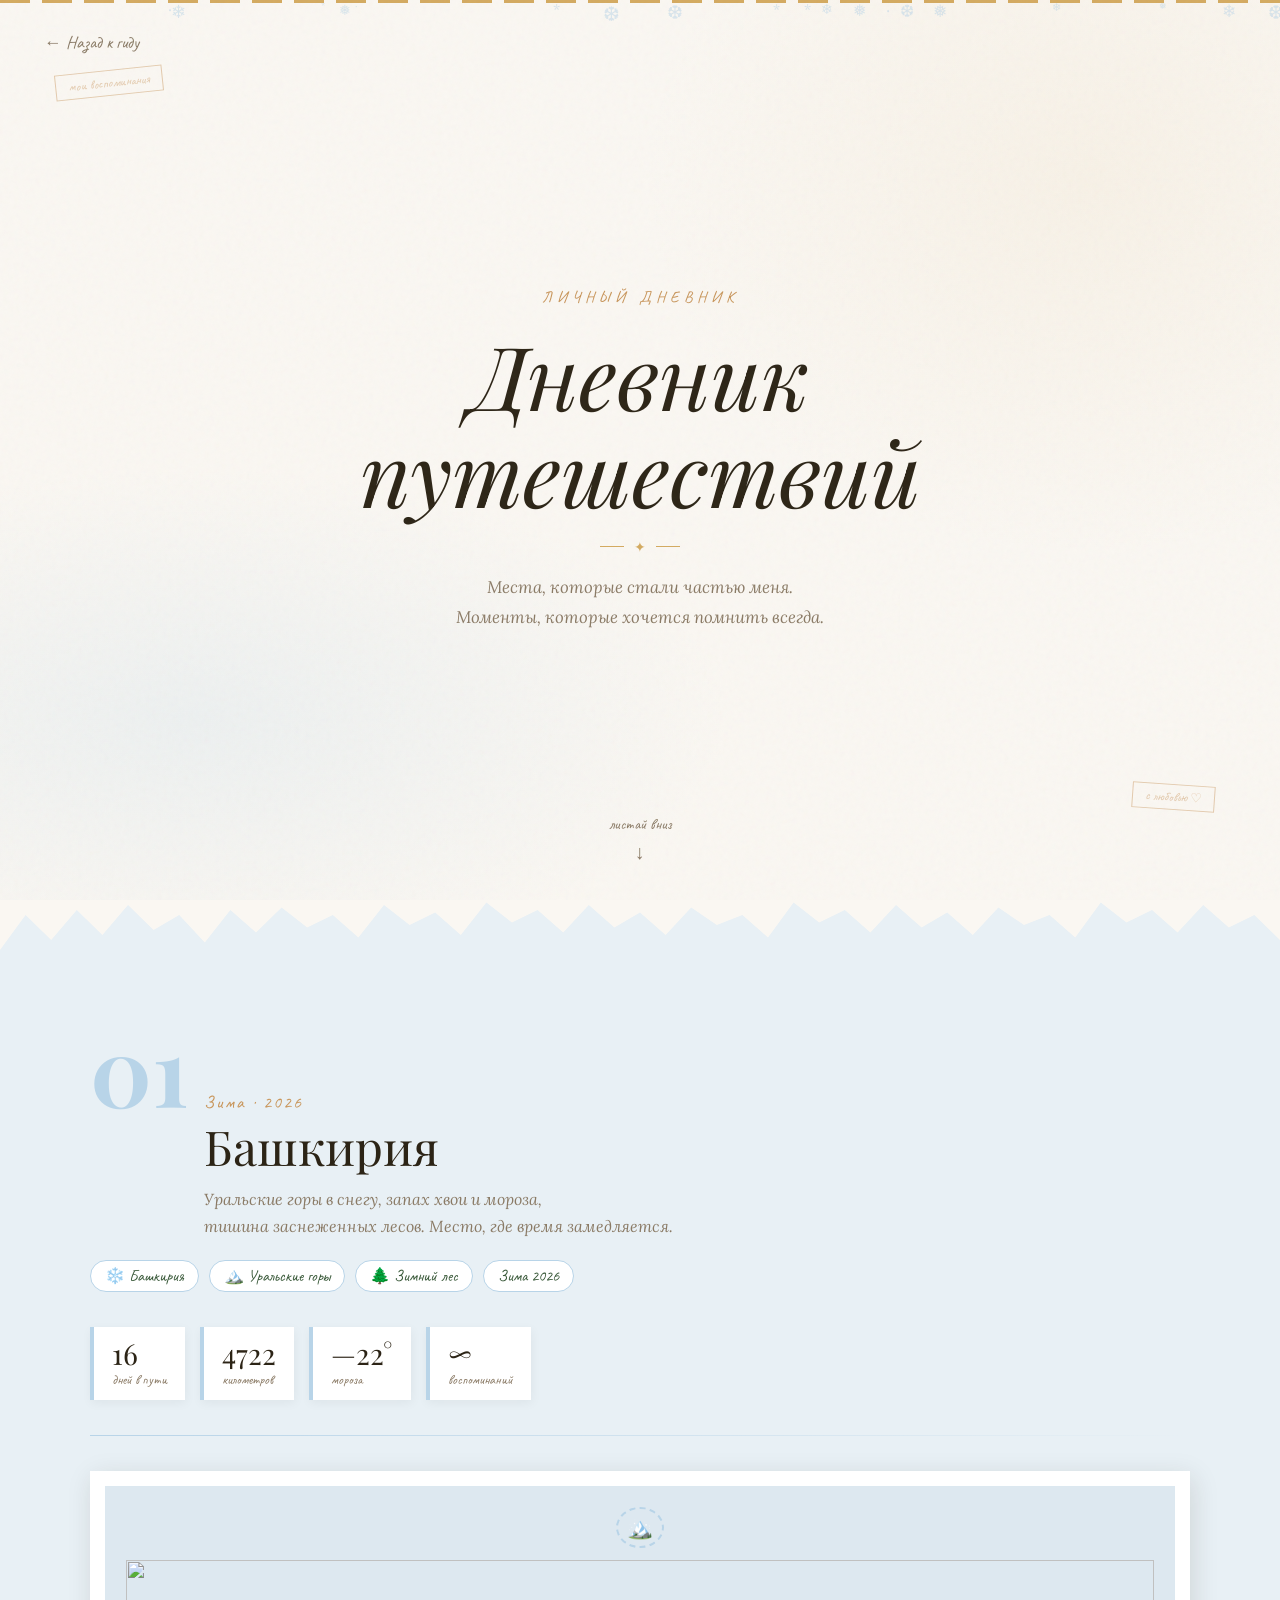
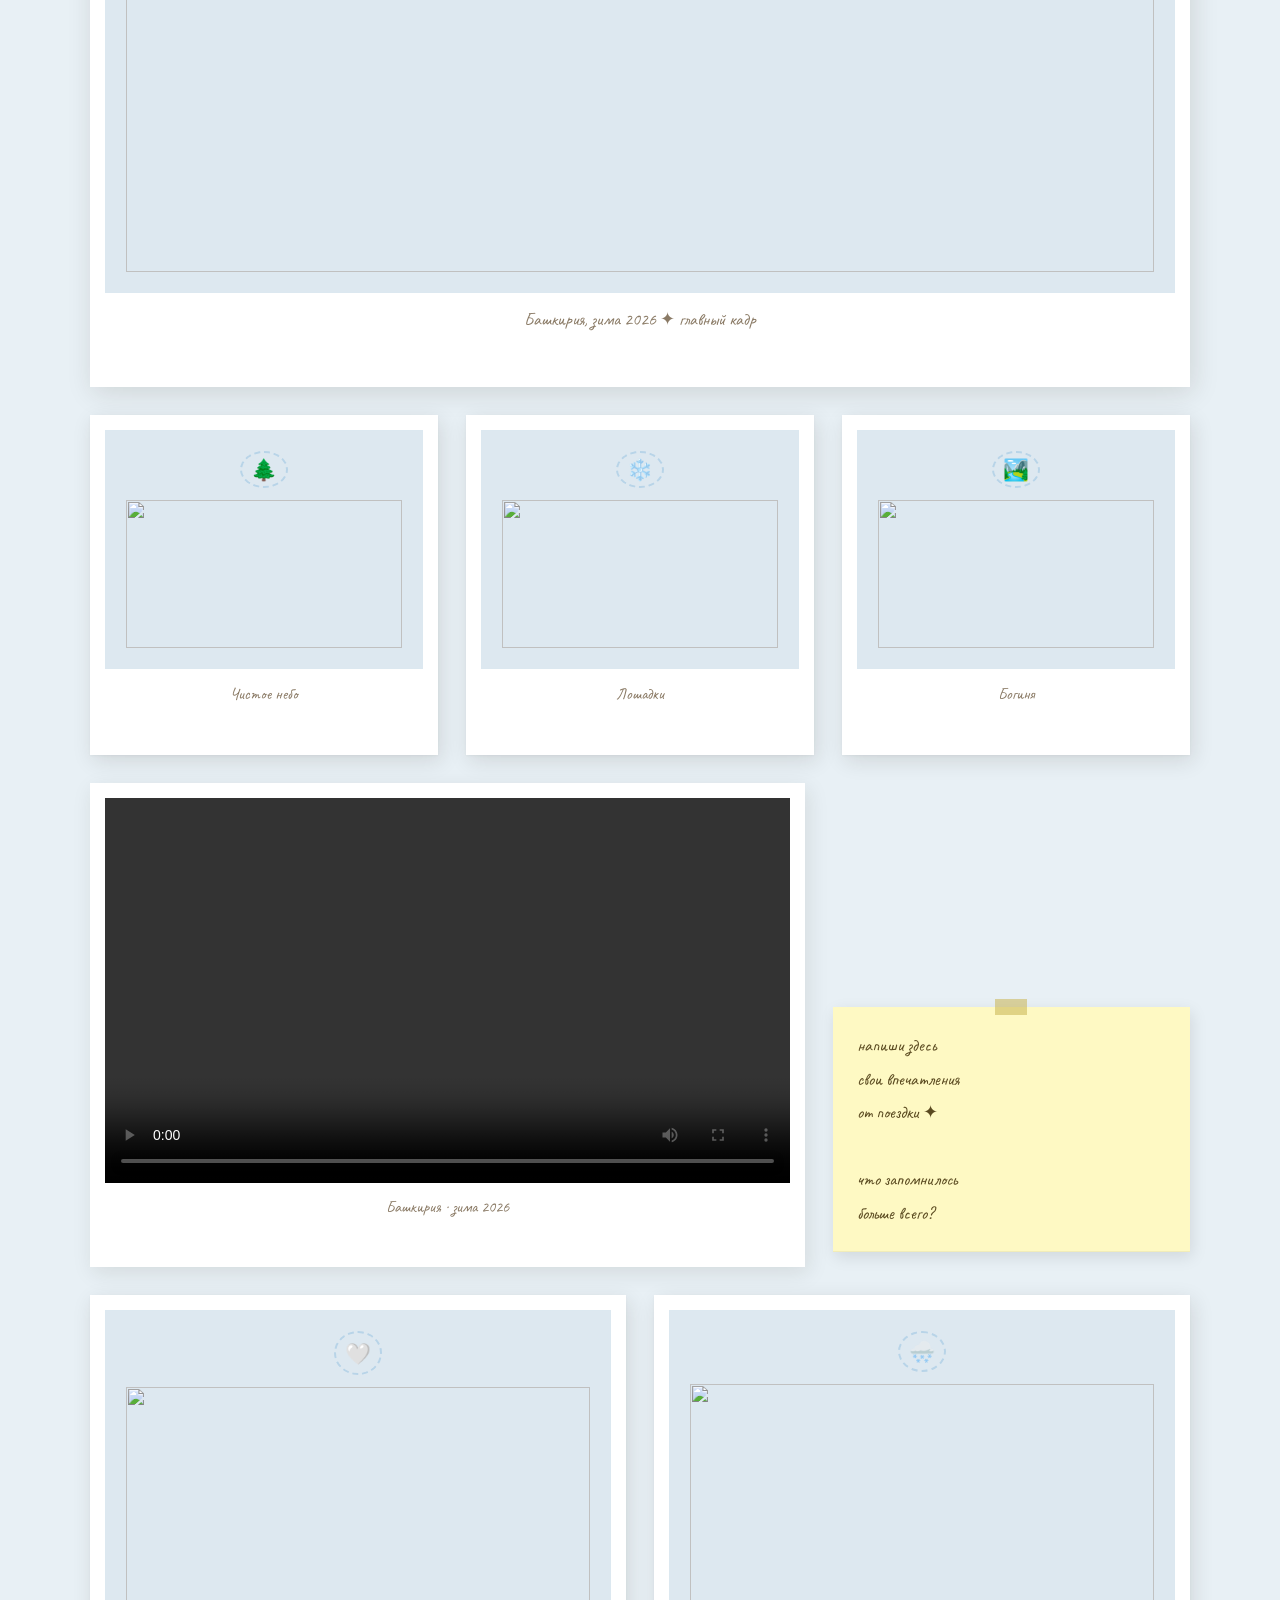
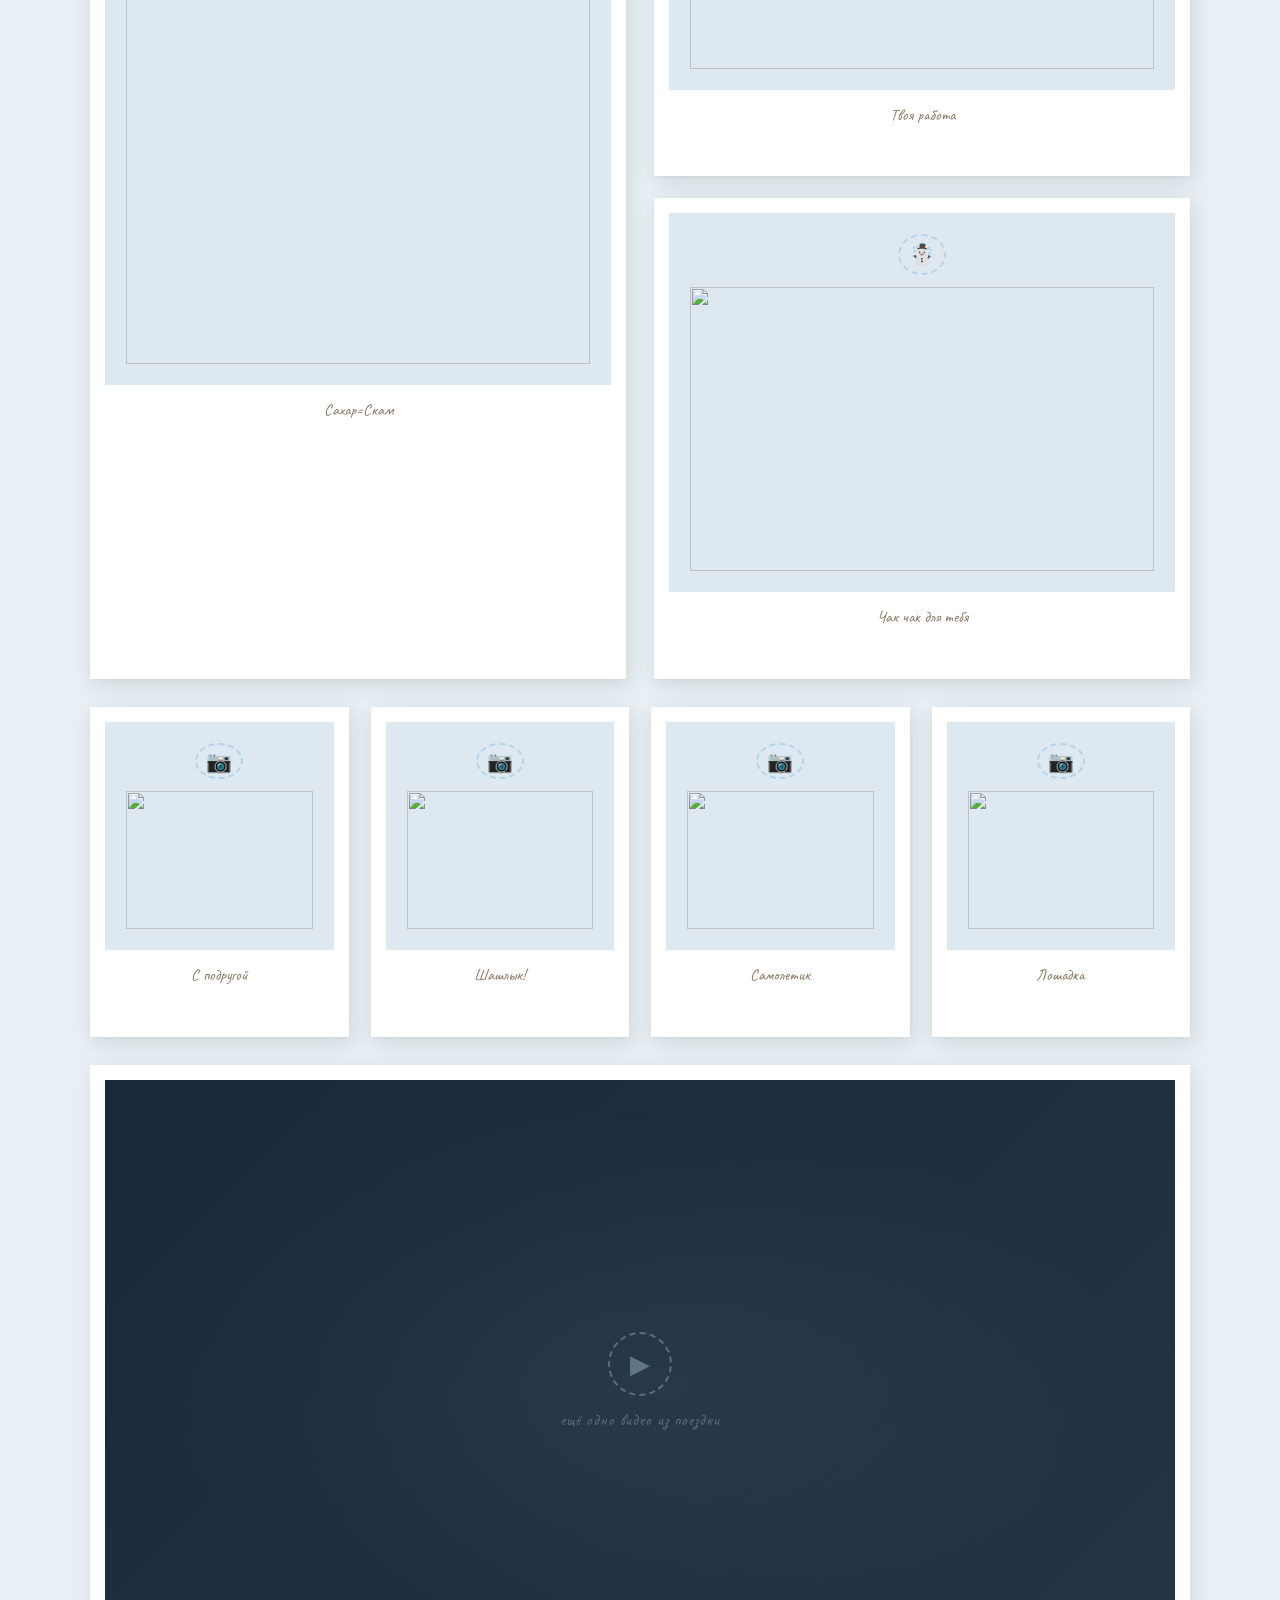
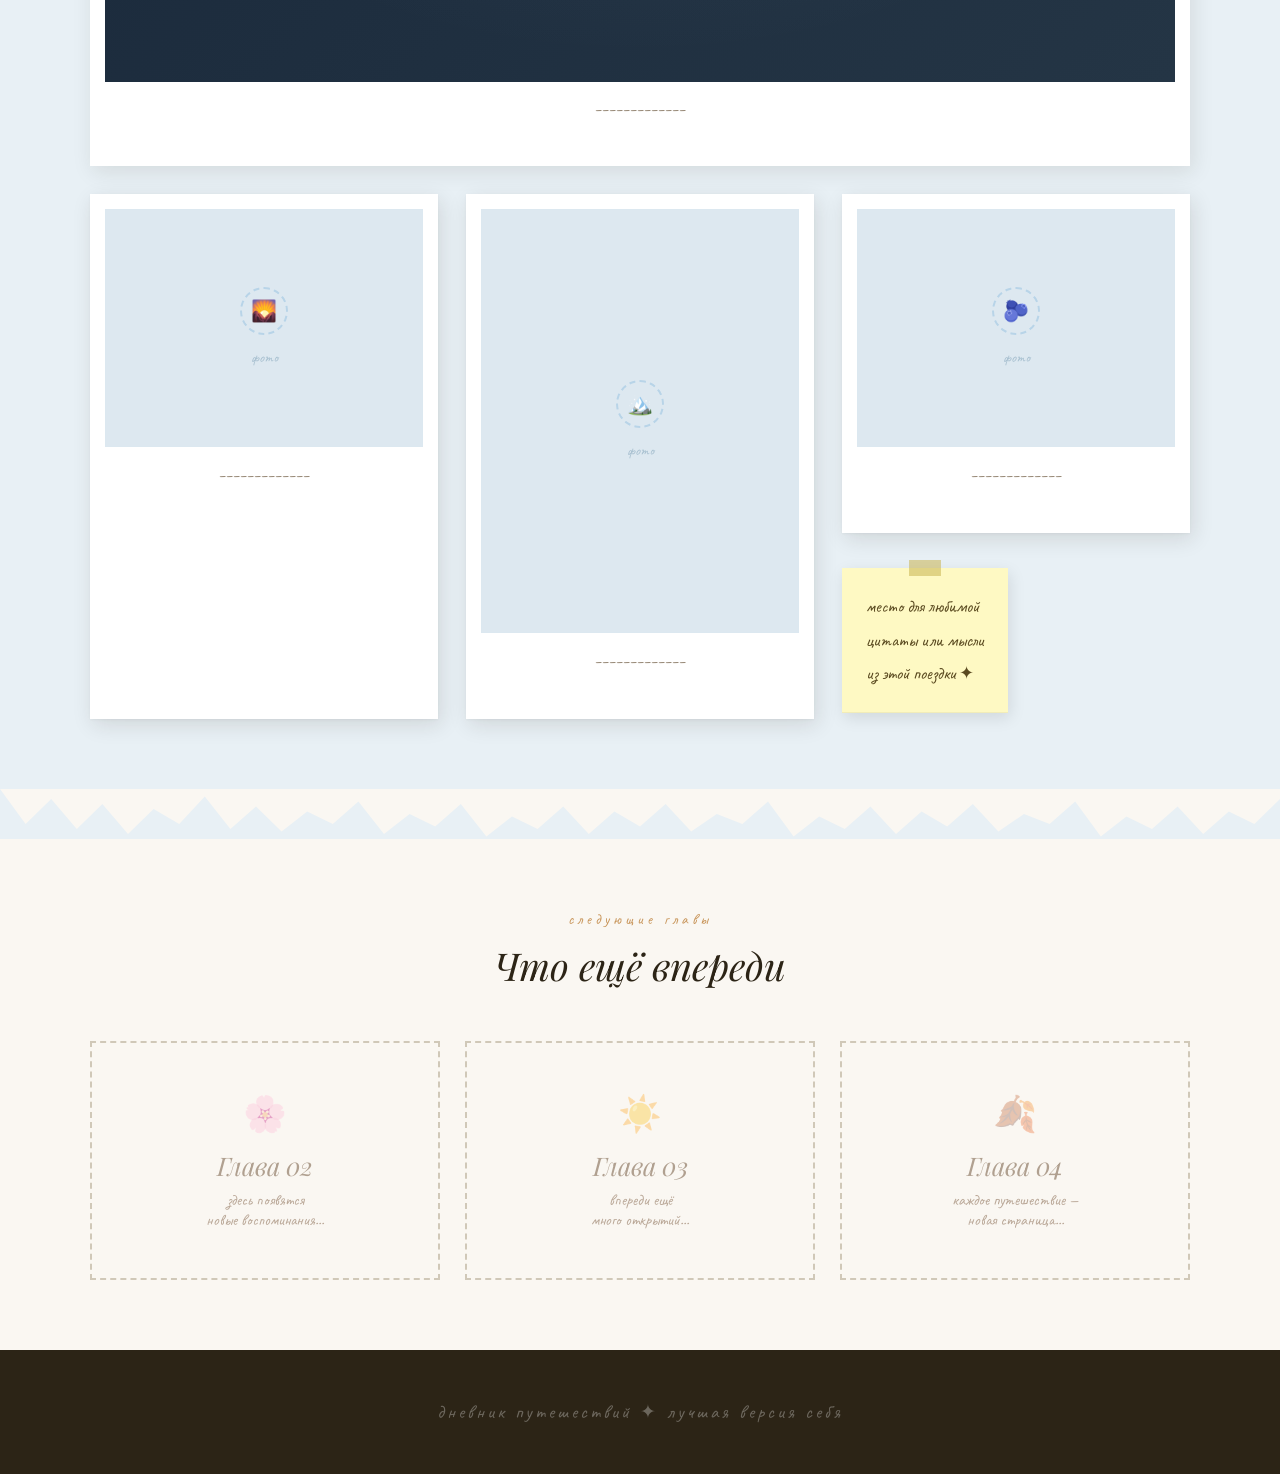
==== commit b5ce521e: "Update vacation.html" ====
--- a/vacation.html
+++ b/vacation.html
@@ -708,10 +708,10 @@
                 <div class="polaroid-frame tall">
                     <div class="photo-placeholder">
                         <div class="placeholder-icon">🤍</div>
-                        <div class="placeholder-text">вертикальное фото</div>
-                    </div>
-                </div>
-                <div class="polaroid-caption">_____________</div>
+                          <img src="https://imgur.com/a/q4TqPoR">
+                    </div>
+                </div>
+                <div class="polaroid-caption">Сахар=Скам</div>
             </div>
             <div style="display:flex; flex-direction:column; gap:22px;">
                 <div class="polaroid">
@@ -727,10 +727,10 @@
                     <div class="polaroid-frame">
                         <div class="photo-placeholder">
                             <div class="placeholder-icon">☃️</div>
-                            <div class="placeholder-text">фото</div>
+                               <img src="https://i.imgur.com/L8Hc7lO.jpeg">
                         </div>
                     </div>
-                    <div class="polaroid-caption">_____________</div>
+                    <div class="polaroid-caption">Чак чак для тебя</div>
                 </div>
             </div>
         </div>
@@ -741,37 +741,37 @@
                 <div class="polaroid-frame square">
                     <div class="photo-placeholder">
                         <div class="placeholder-icon">📷</div>
-                        <div class="placeholder-text">фото</div>
-                    </div>
-                </div>
-                <div class="polaroid-caption">_______</div>
+                             <img src="https://i.imgur.com/Ryf6tsG.jpeg">
+                    </div>
+                </div>
+                <div class="polaroid-caption">С подругой</div>
             </div>
             <div class="polaroid">
                 <div class="polaroid-frame square">
                     <div class="photo-placeholder">
                         <div class="placeholder-icon">📷</div>
-                        <div class="placeholder-text">фото</div>
-                    </div>
-                </div>
-                <div class="polaroid-caption">_______</div>
+                          <img src="https://i.imgur.com/8nfPfZe.jpeg">
+                    </div>
+                </div>
+                <div class="polaroid-caption">Шашлык!</div>
             </div>
             <div class="polaroid">
                 <div class="polaroid-frame square">
                     <div class="photo-placeholder">
                         <div class="placeholder-icon">📷</div>
-                        <div class="placeholder-text">фото</div>
-                    </div>
-                </div>
-                <div class="polaroid-caption">_______</div>
+                         <img src="https://i.imgur.com/UWb5zJF.jpeg">
+                    </div>
+                </div>
+                <div class="polaroid-caption">Самолетик</div>
             </div>
             <div class="polaroid">
                 <div class="polaroid-frame square">
                     <div class="photo-placeholder">
                         <div class="placeholder-icon">📷</div>
-                        <div class="placeholder-text">фото</div>
-                    </div>
-                </div>
-                <div class="polaroid-caption">_______</div>
+                         <img src="https://i.imgur.com/atyUsEZ.jpeg">
+                    </div>
+                </div>
+                <div class="polaroid-caption">Лошадка</div>
             </div>
         </div>
 
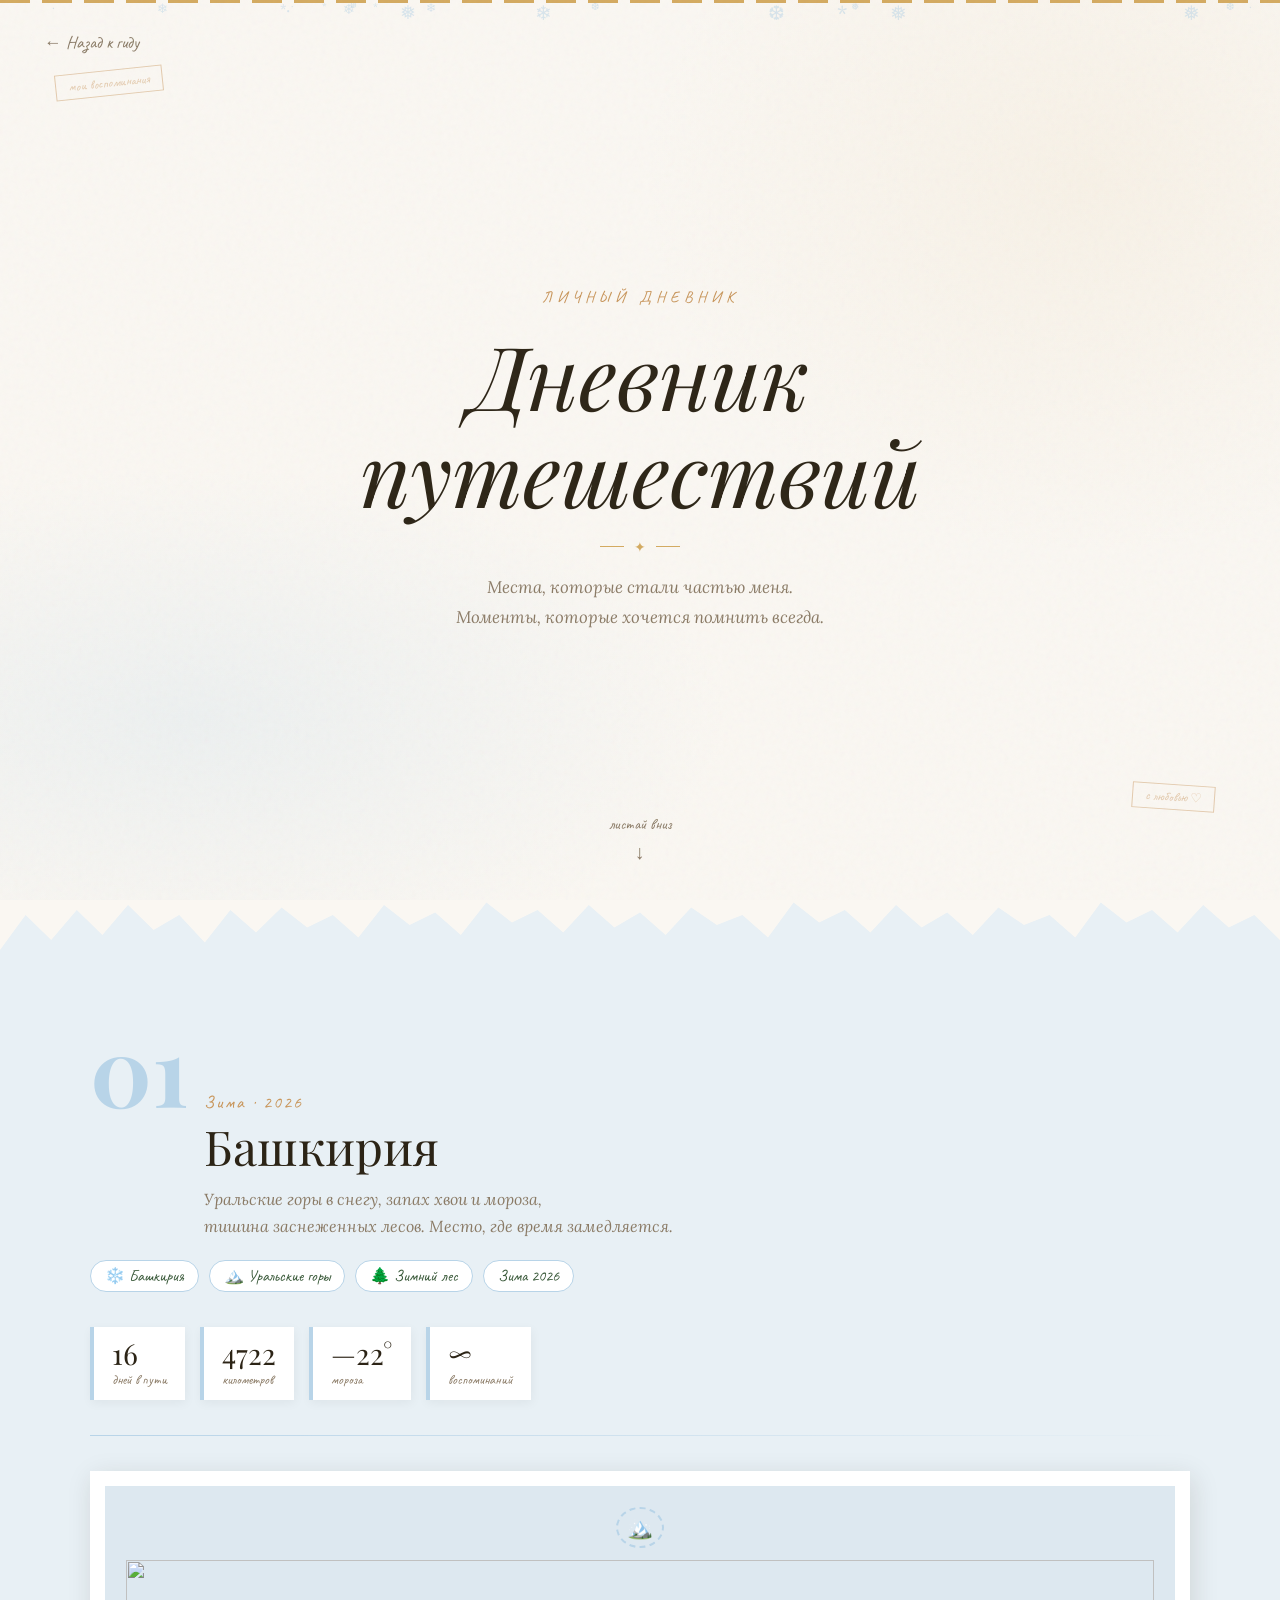
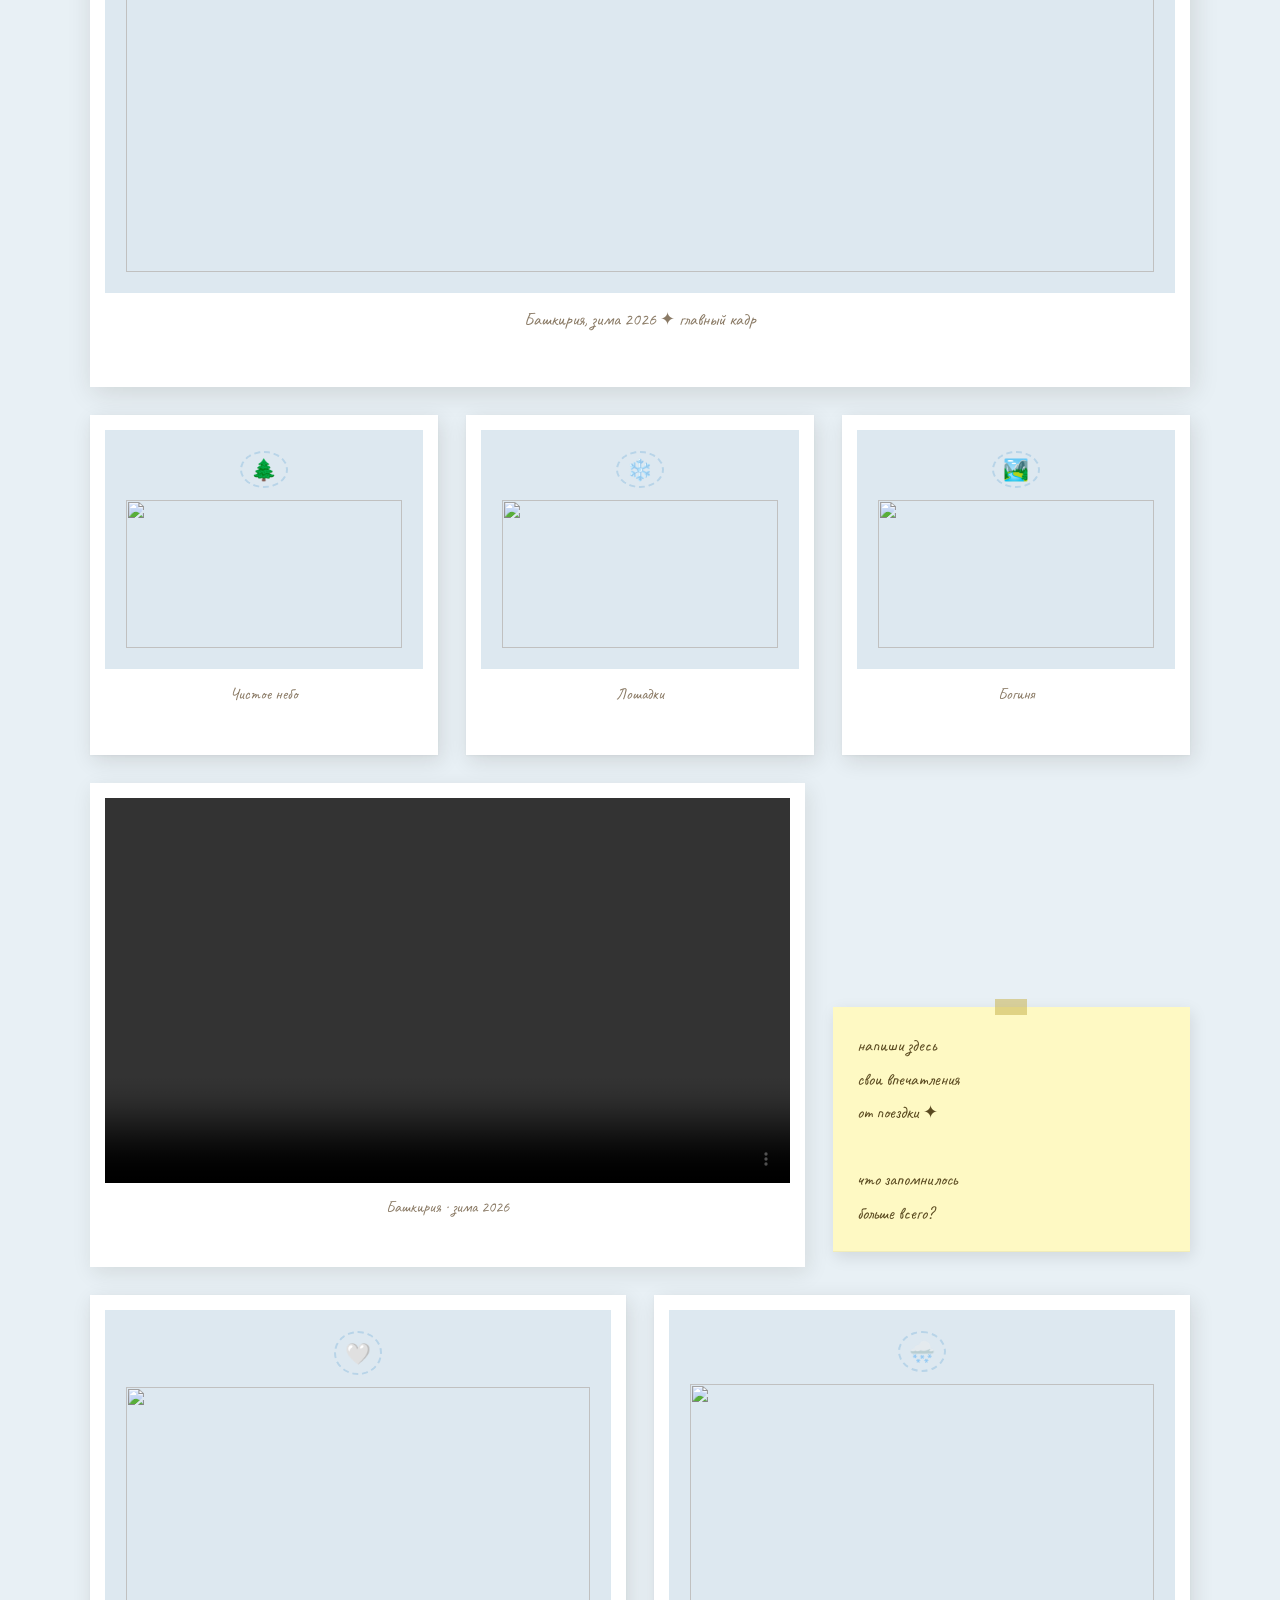
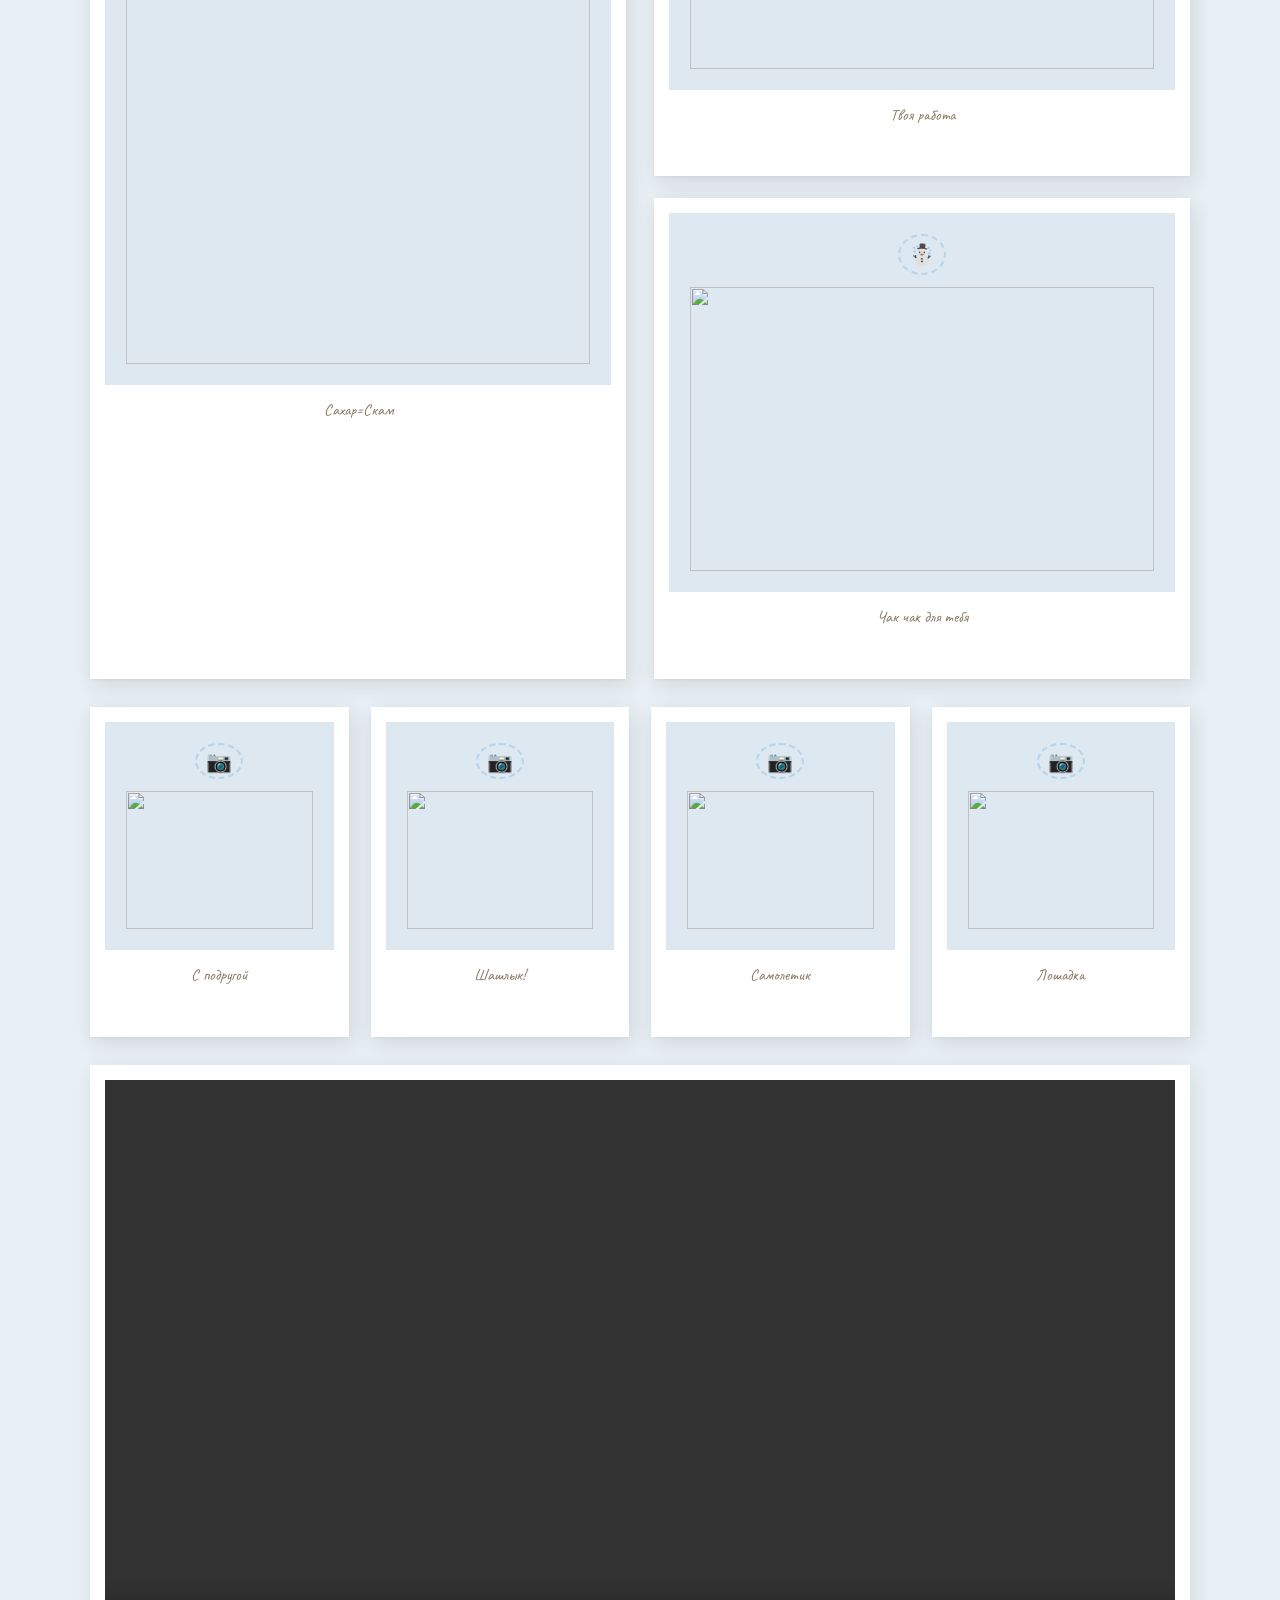
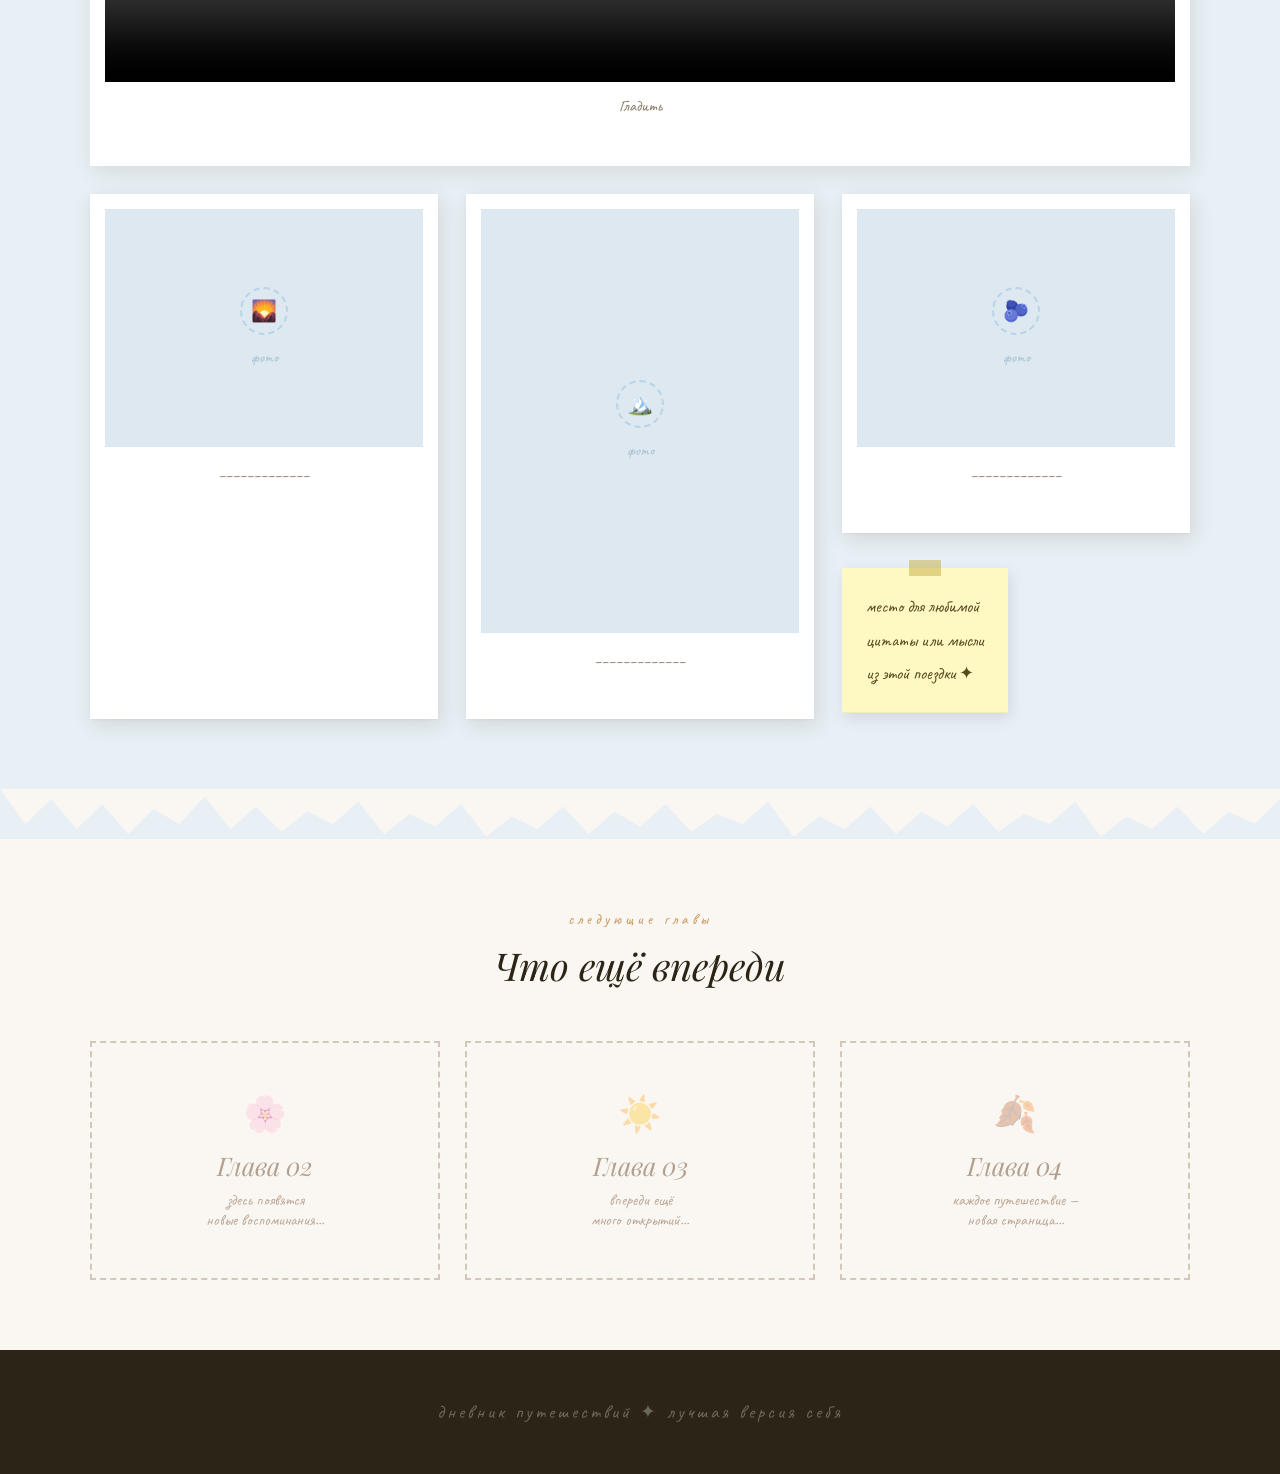
==== commit d22d9b79: "Update vacation.html" ====
--- a/vacation.html
+++ b/vacation.html
@@ -777,11 +777,14 @@
 
         <!-- ВТОРОЕ ВИДЕО -->
         <div class="video-wrap mt" style="transform: rotate(-0.6deg);">
-            <div class="video-frame">
-                <div class="video-play-btn">▶</div>
-                <div class="video-hint">ещё одно видео из поездки</div>
-            </div>
-            <div class="video-caption">_____________</div>
+          <div class="video-frame">
+            <video 
+                src="https://i.imgur.com/VHdz0JL.mp4"
+                controls
+                style="width:100%; height:100%; object-fit:cover; display:block;"
+            ></video>
+        </div>
+            <div class="video-caption">Гладить</div>
         </div>
 
         <!-- ЕЩЁ 3 ФОТО -->
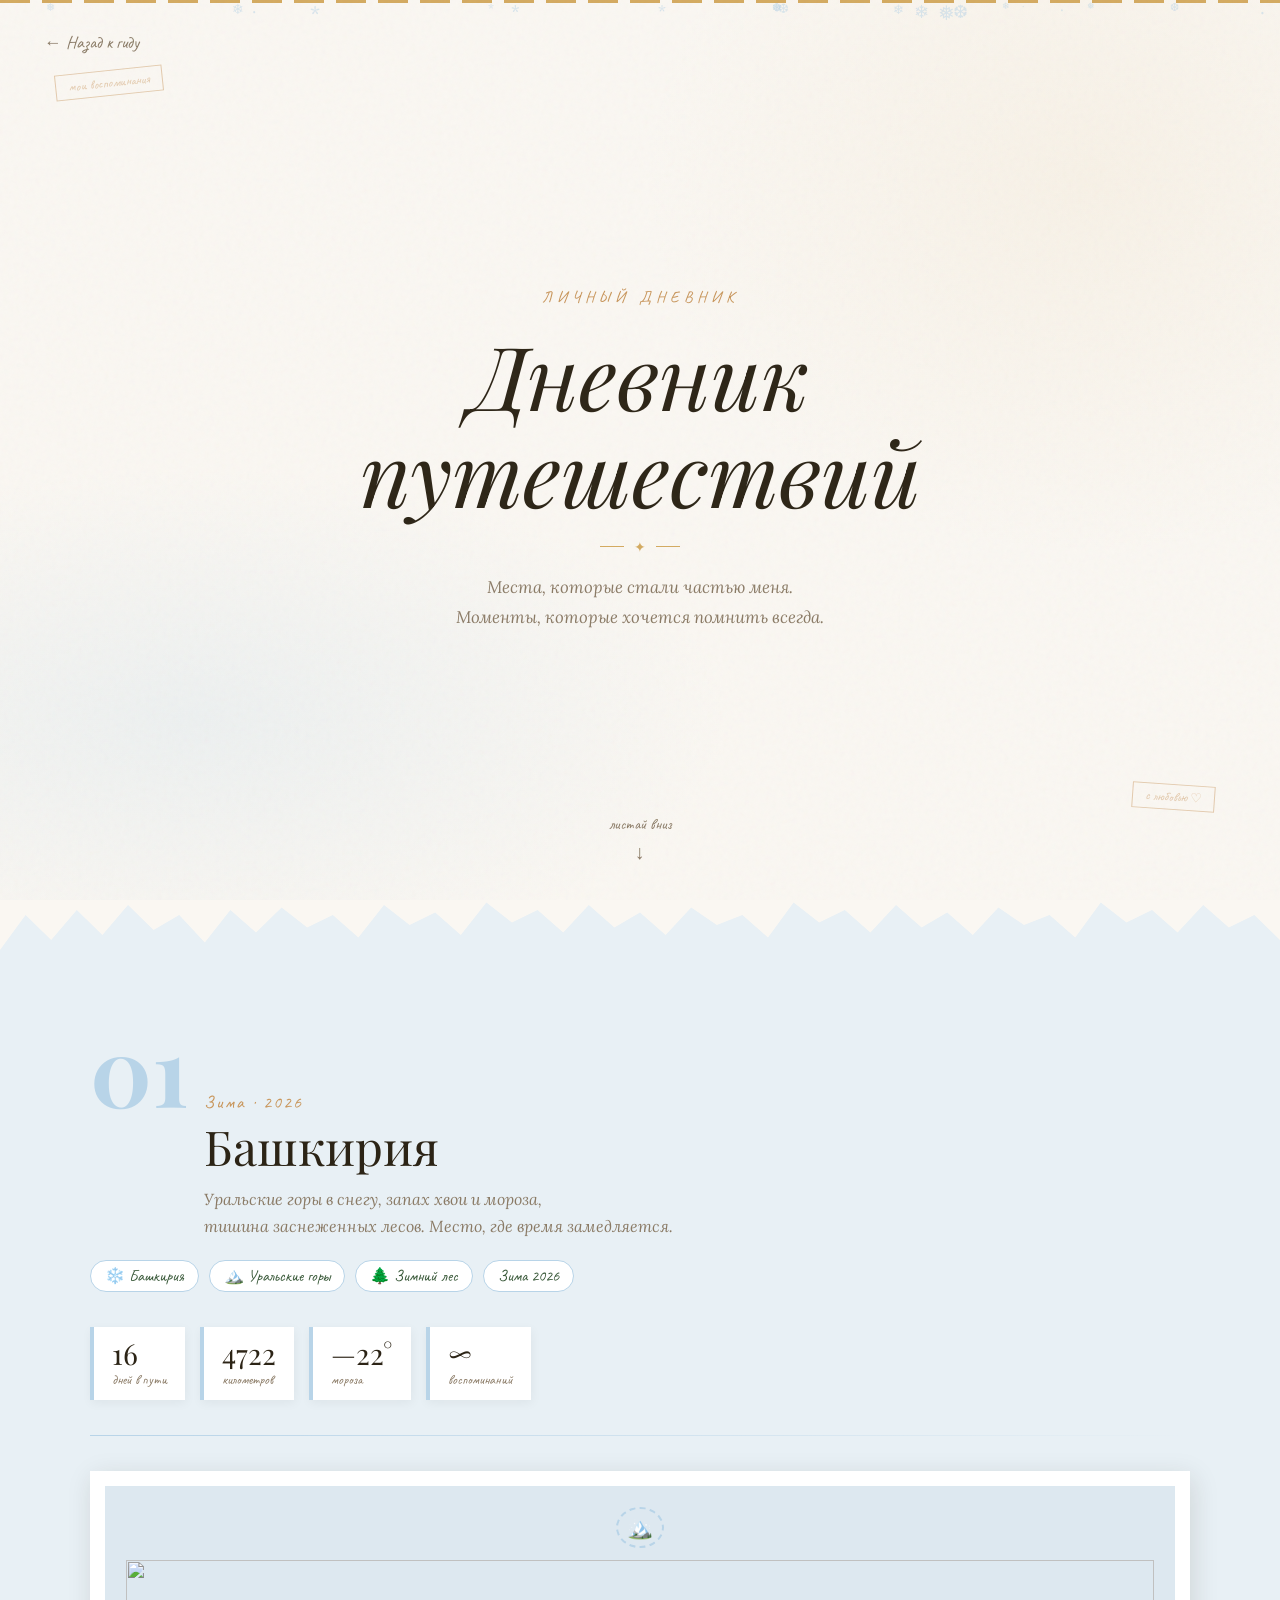
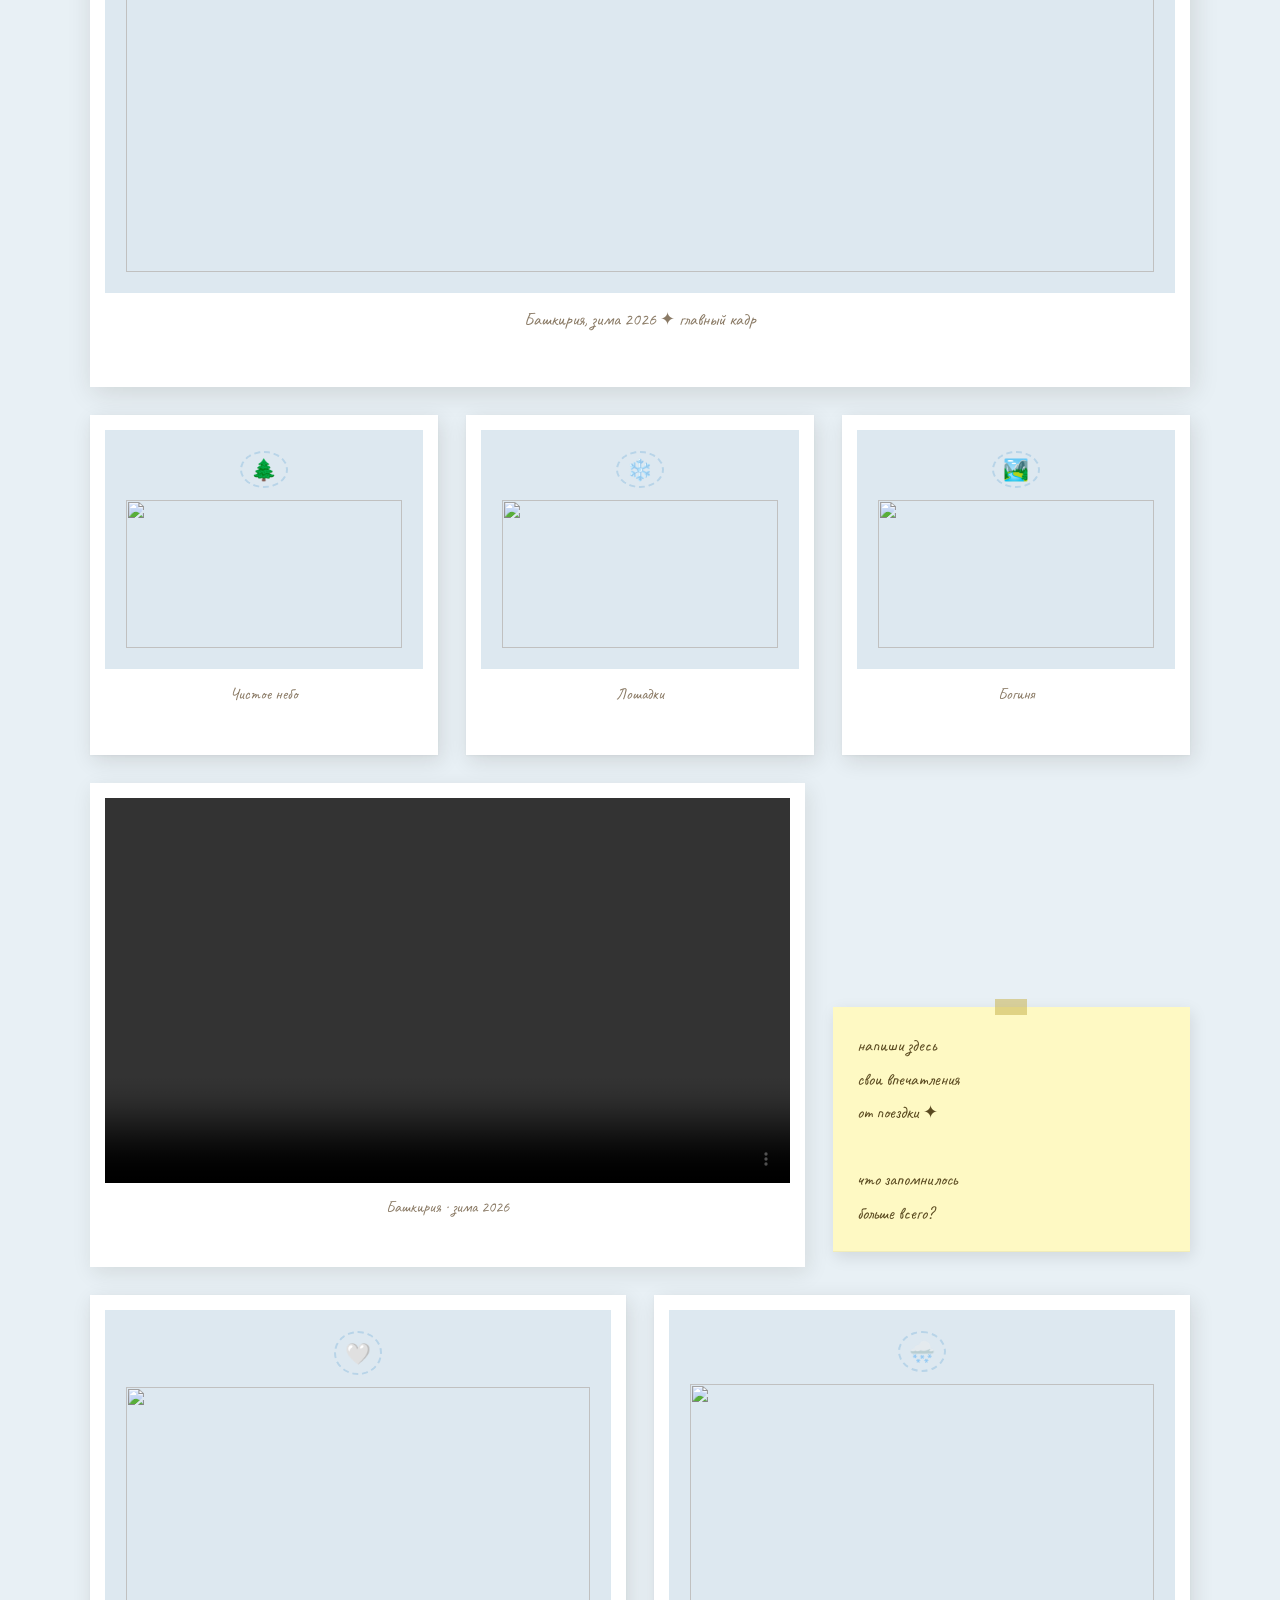
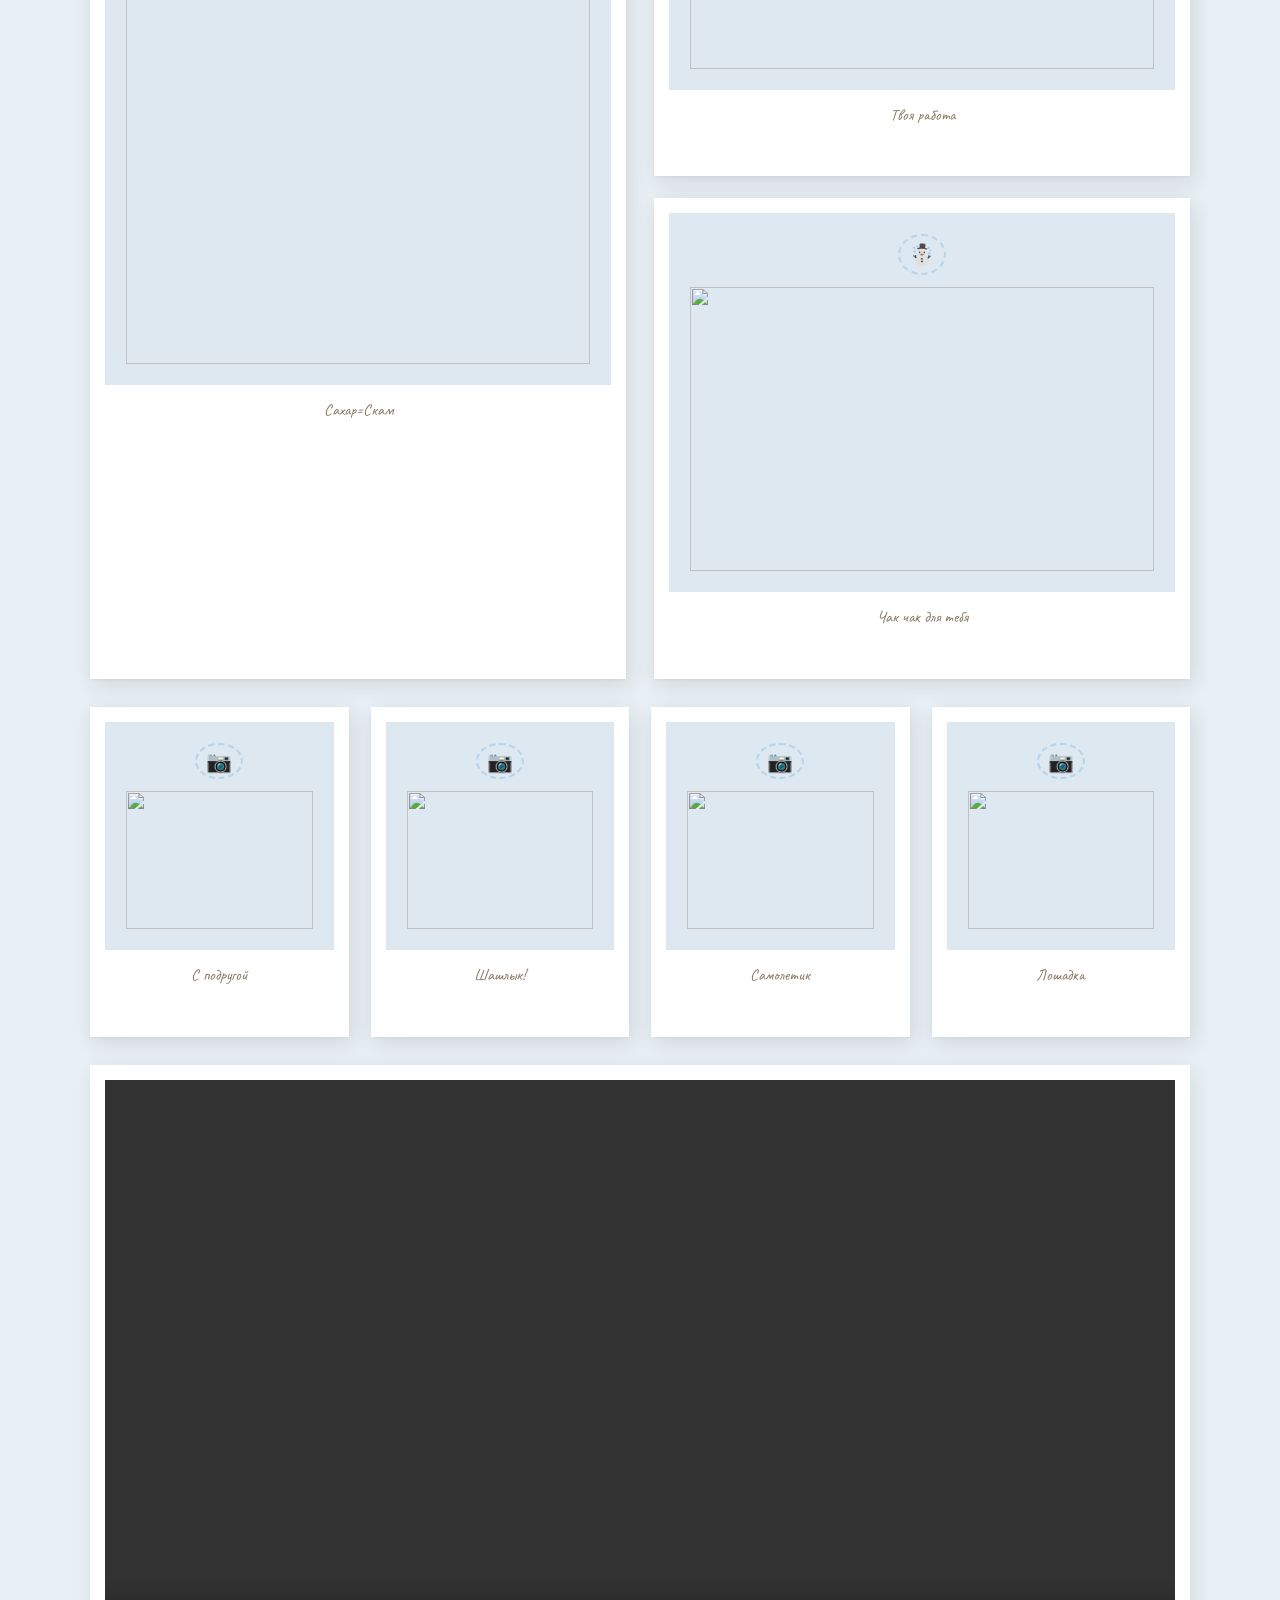
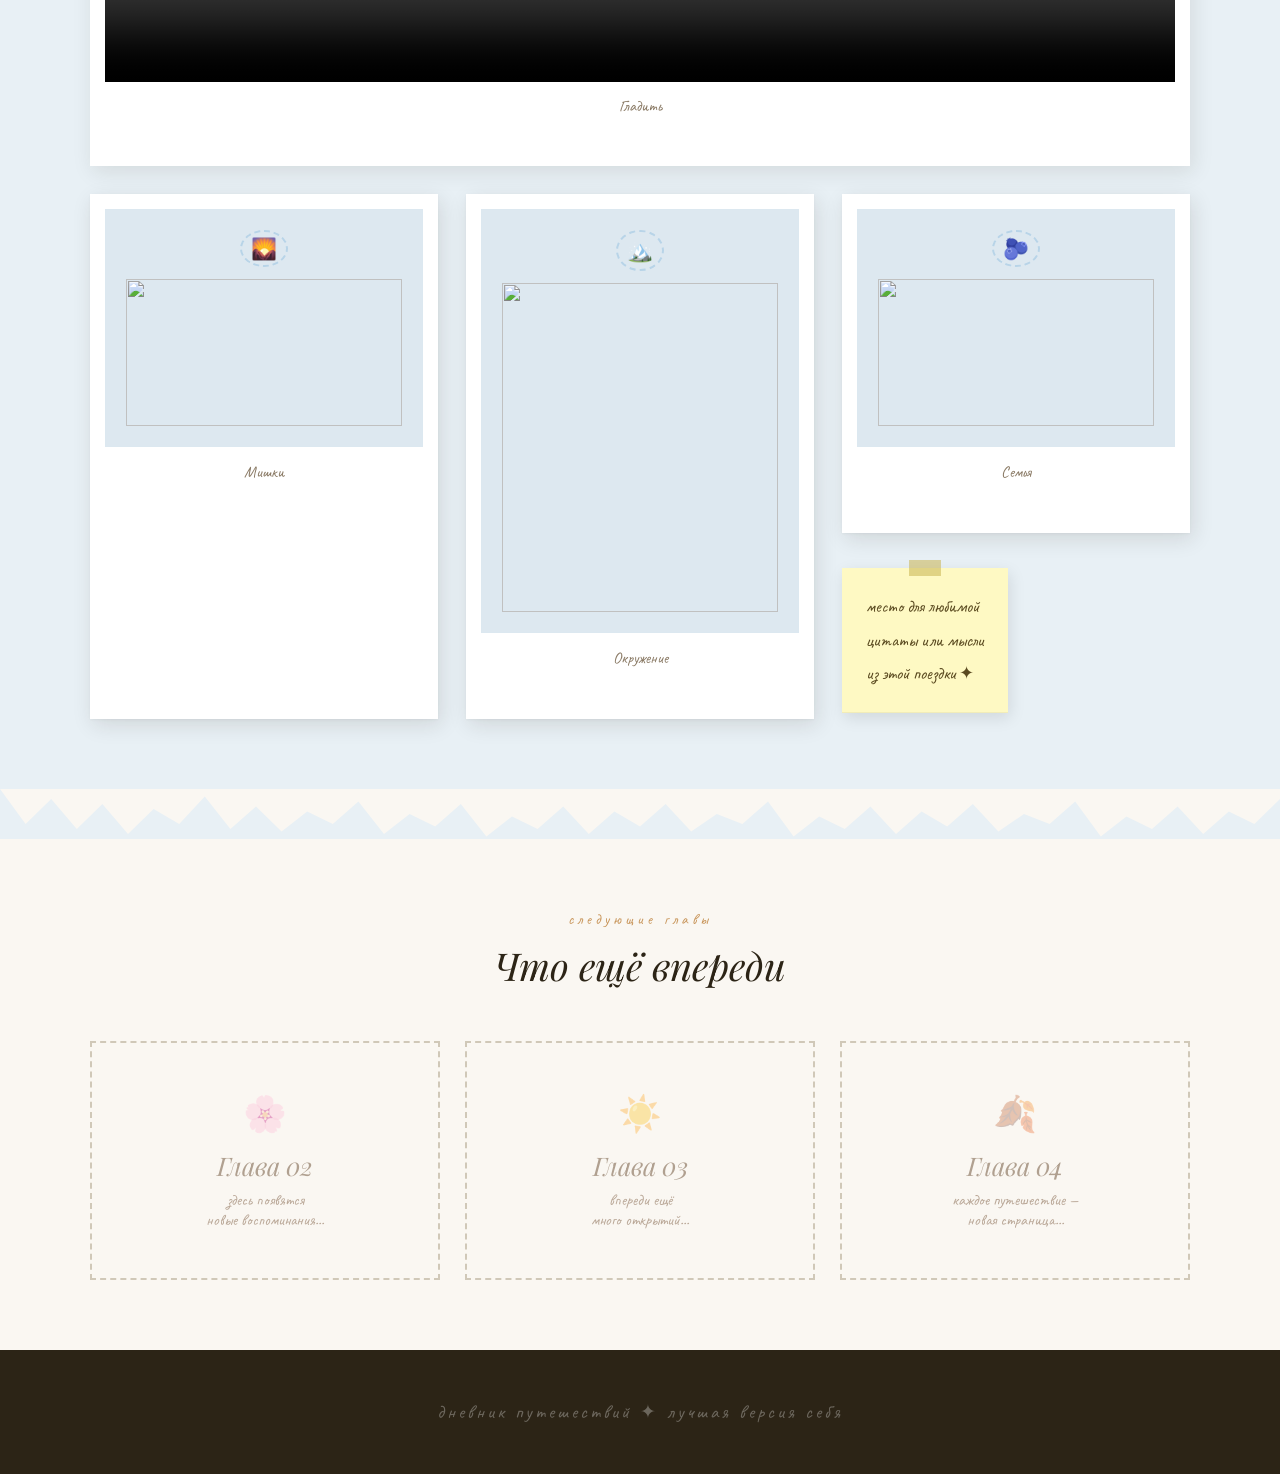
==== commit 021fd200: "Update vacation.html" ====
--- a/vacation.html
+++ b/vacation.html
@@ -793,29 +793,29 @@
                 <div class="polaroid-frame">
                     <div class="photo-placeholder">
                         <div class="placeholder-icon">🌄</div>
-                        <div class="placeholder-text">фото</div>
-                    </div>
-                </div>
-                <div class="polaroid-caption">_____________</div>
+                        <img src="https://i.imgur.com/fhiDvHe.jpeg">
+                    </div>
+                </div>
+                <div class="polaroid-caption">Мишки</div>
             </div>
             <div class="polaroid" style="align-self: end;">
                 <div class="polaroid-frame tall">
                     <div class="photo-placeholder">
                         <div class="placeholder-icon">🏔️</div>
-                        <div class="placeholder-text">фото</div>
-                    </div>
-                </div>
-                <div class="polaroid-caption">_____________</div>
+                         <img src="https://i.imgur.com/InhRKIp.jpeg">
+                    </div>
+                </div>
+                <div class="polaroid-caption">Окружение</div>
             </div>
             <div style="display:flex; flex-direction:column; gap:20px;">
                 <div class="polaroid">
                     <div class="polaroid-frame">
                         <div class="photo-placeholder">
                             <div class="placeholder-icon">🫐</div>
-                            <div class="placeholder-text">фото</div>
+                          <img src="https://i.imgur.com/J1BFTrO.jpeg">
                         </div>
                     </div>
-                    <div class="polaroid-caption">_____________</div>
+                    <div class="polaroid-caption">Семья</div>
                 </div>
                 <div class="sticky sticky-a" style="max-width:none;">
                     место для любимой<br>цитаты или мысли<br>из этой поездки ✦
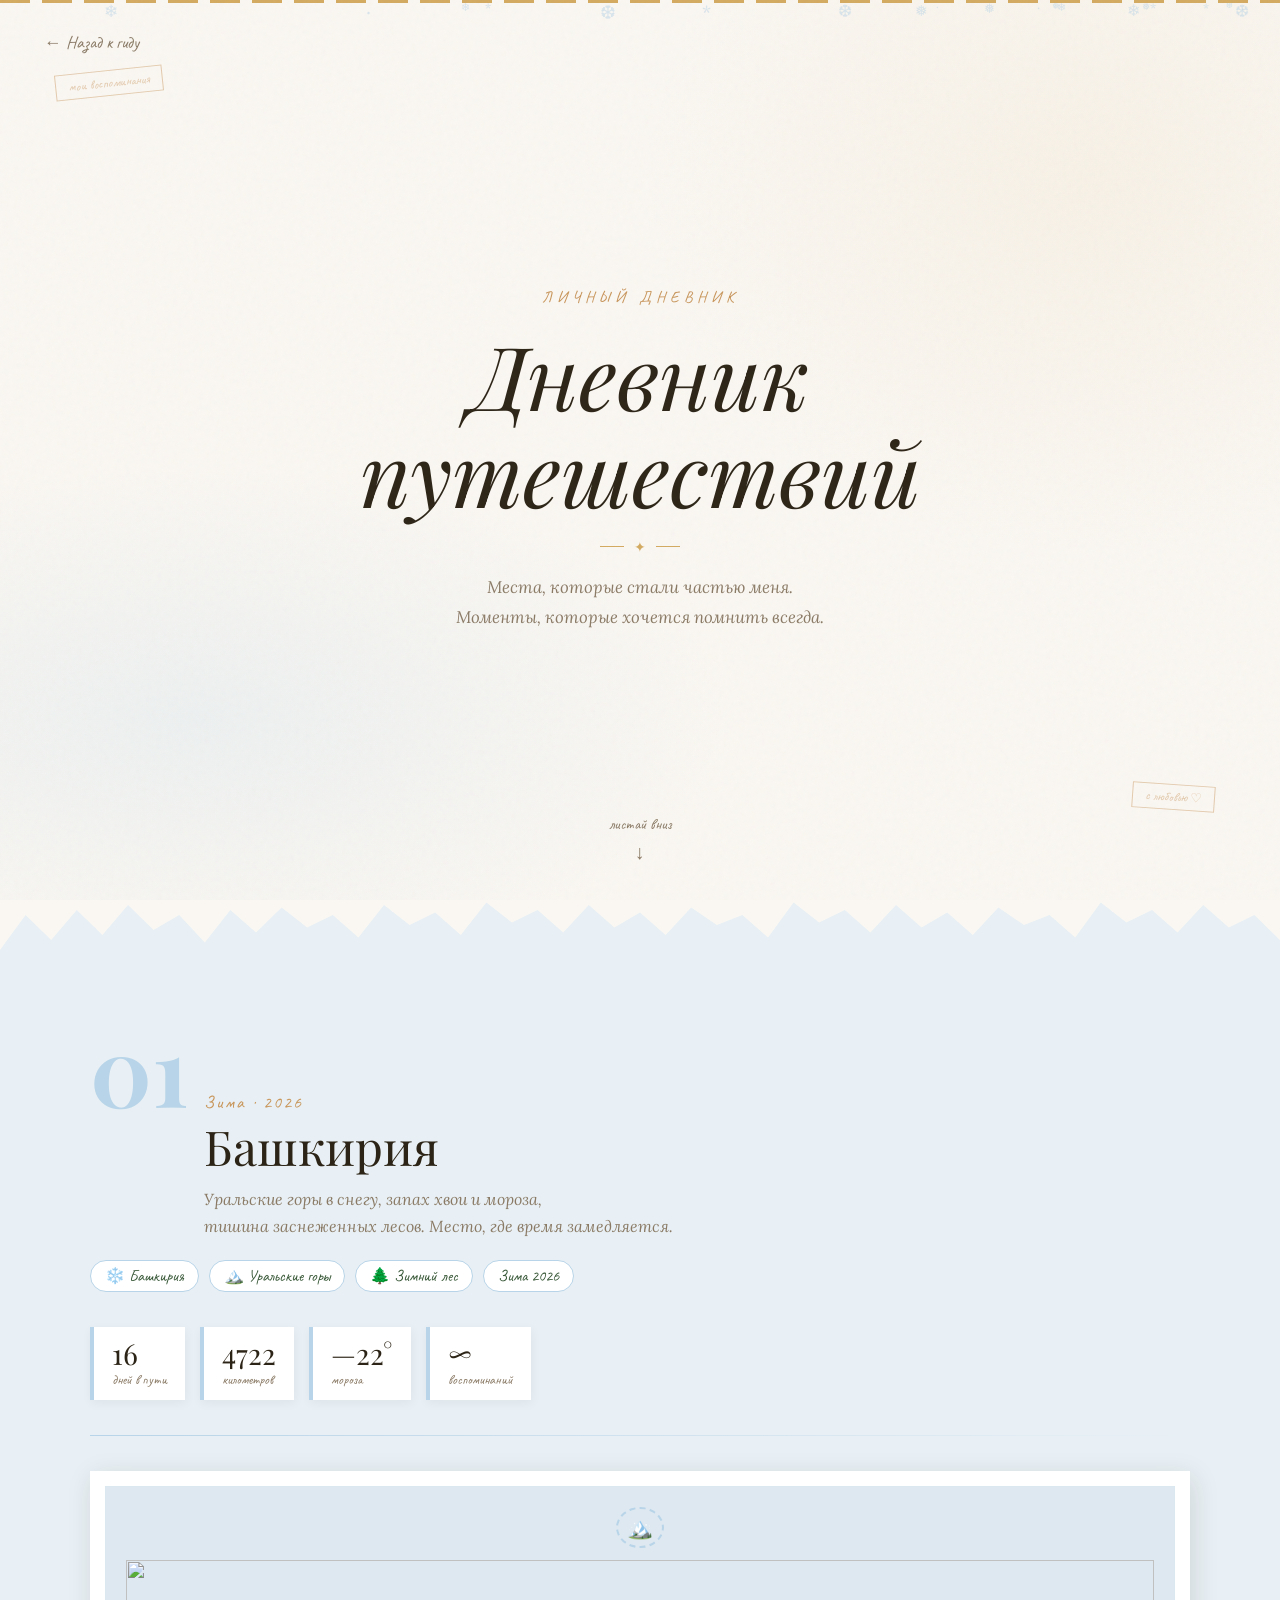
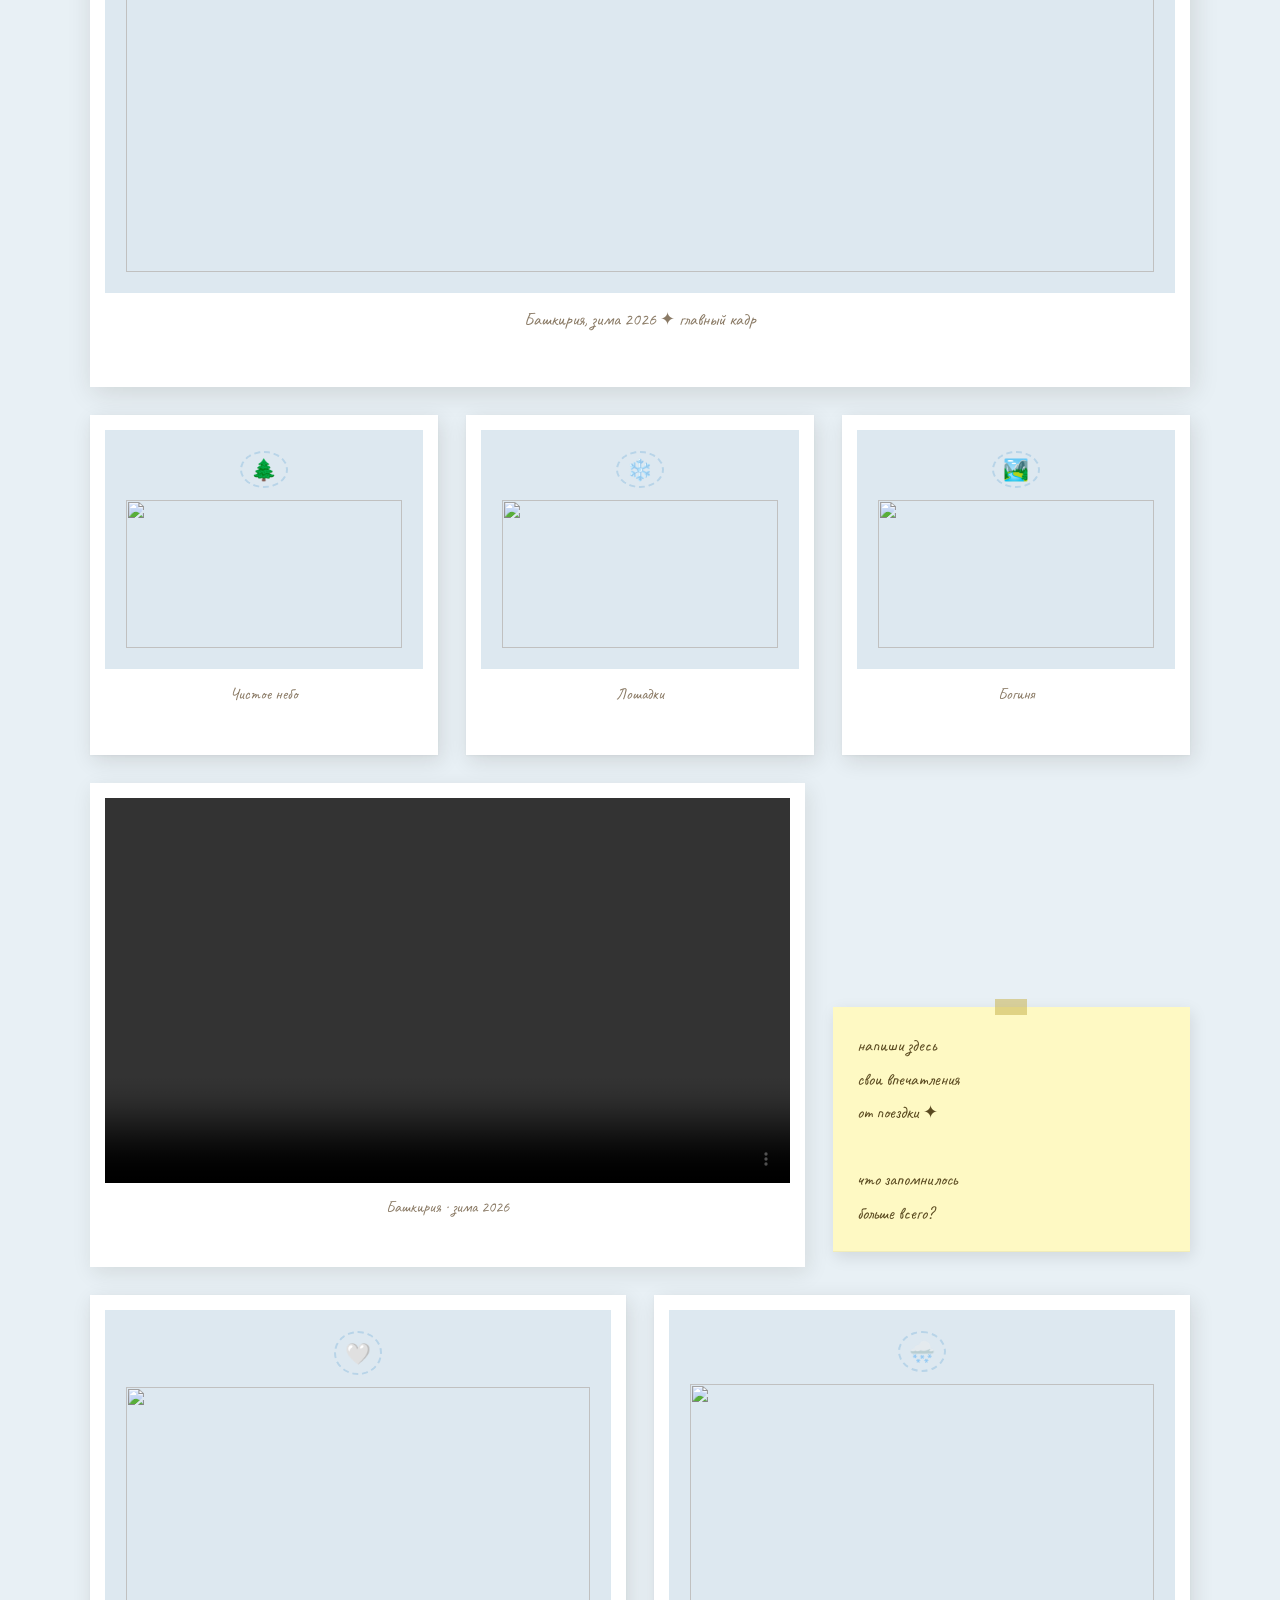
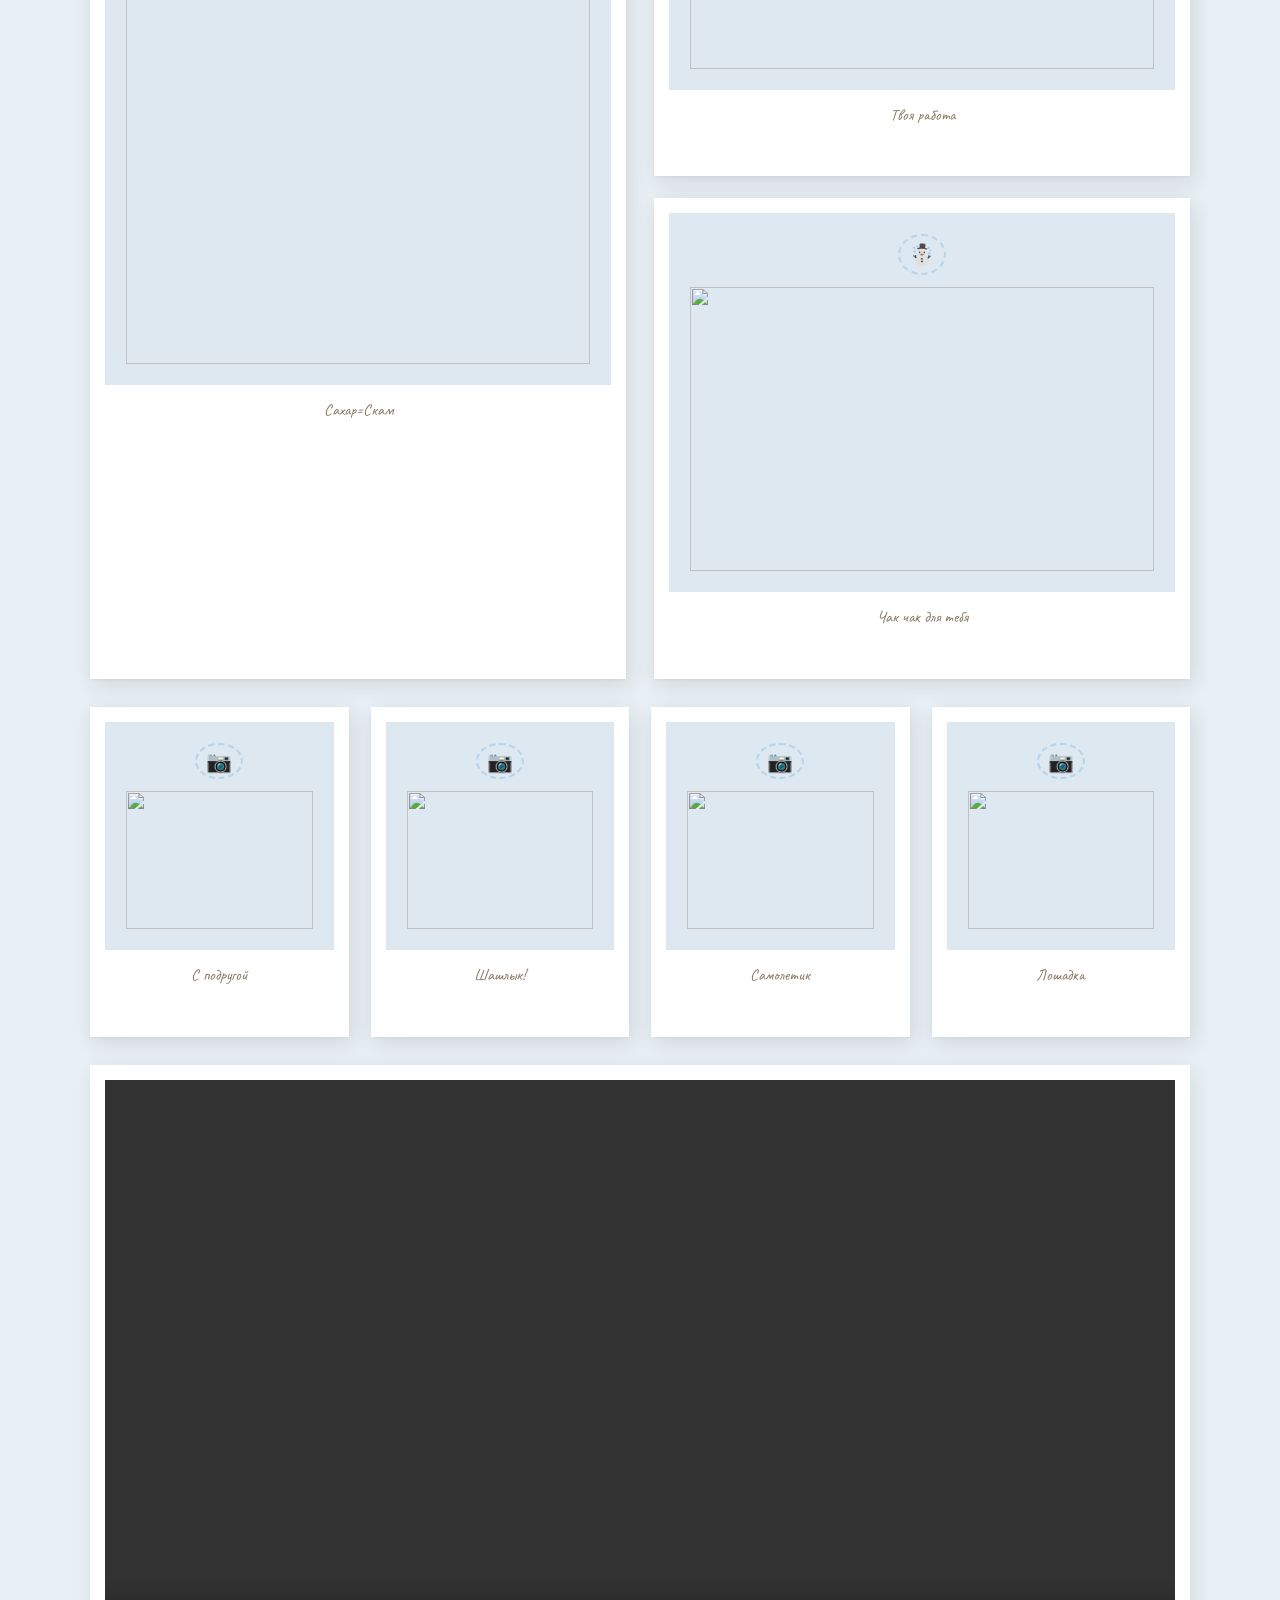
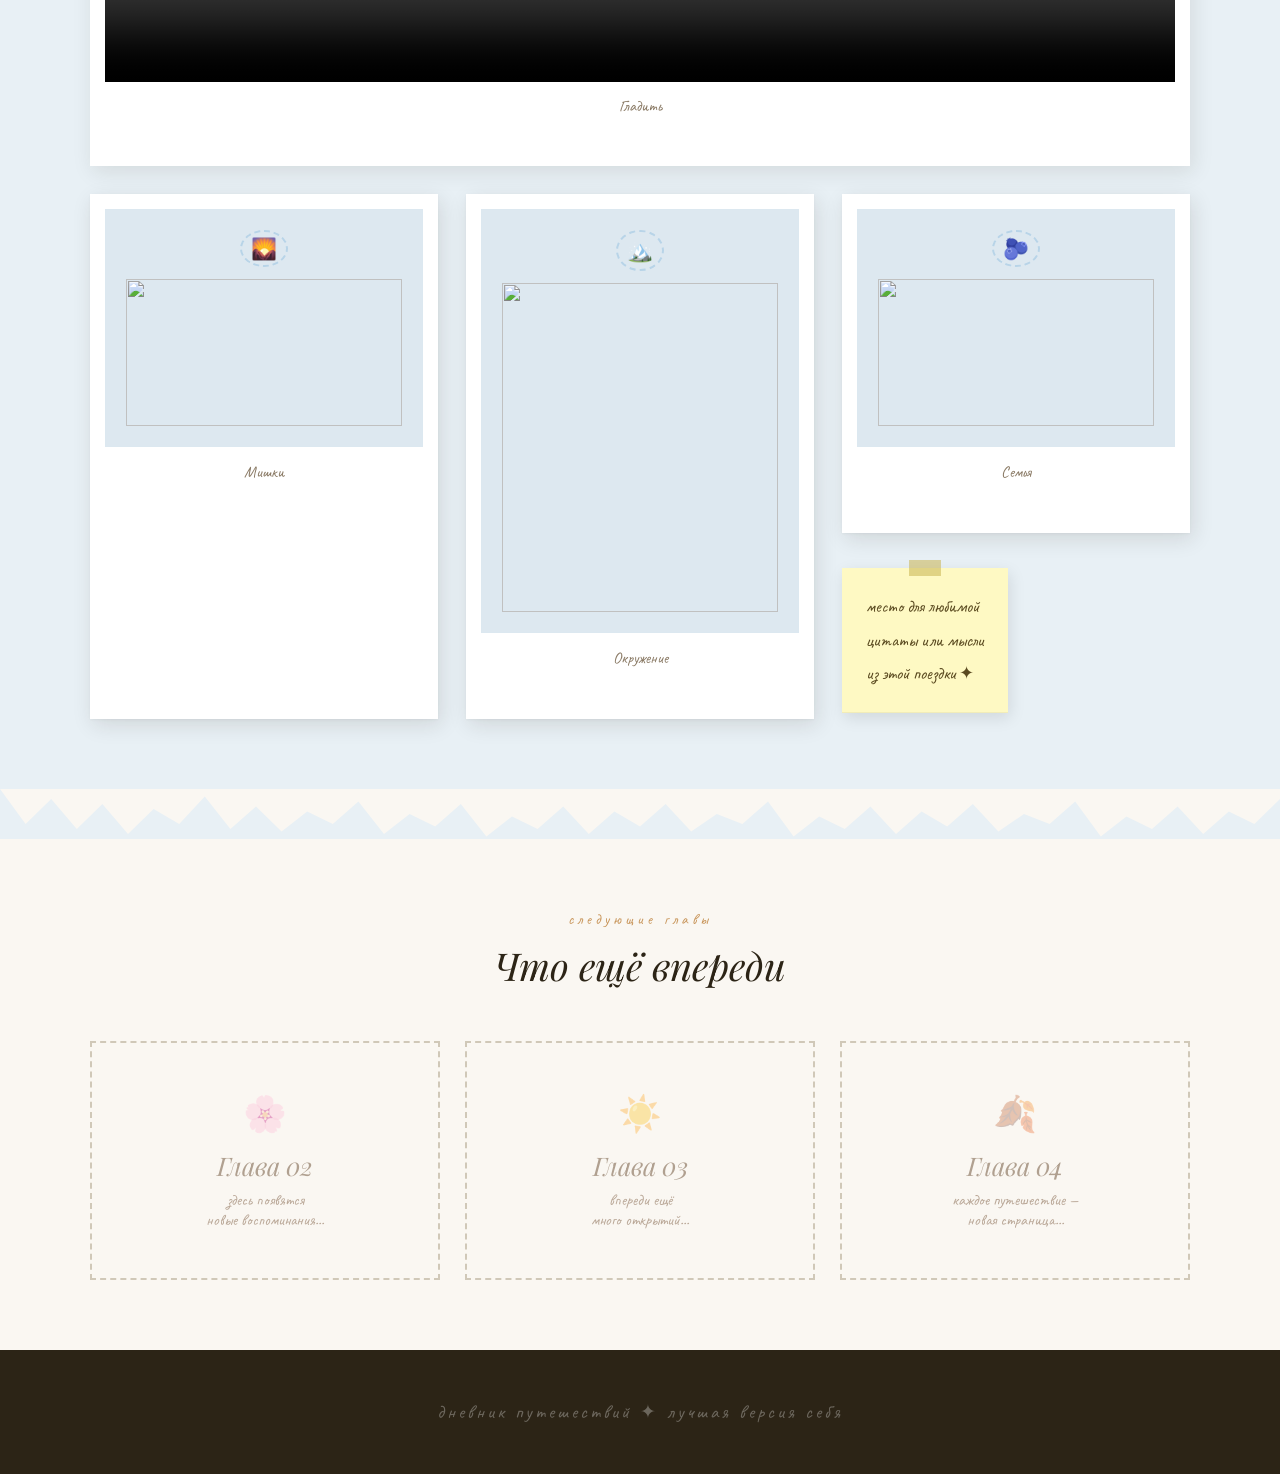
==== commit b784dae5: "Update vacation.html" ====
--- a/vacation.html
+++ b/vacation.html
@@ -708,7 +708,7 @@
                 <div class="polaroid-frame tall">
                     <div class="photo-placeholder">
                         <div class="placeholder-icon">🤍</div>
-                          <img src="https://imgur.com/a/q4TqPoR">
+                          <img src="https://i.imgur.com/0QepW3x.jpeg">
                     </div>
                 </div>
                 <div class="polaroid-caption">Сахар=Скам</div>
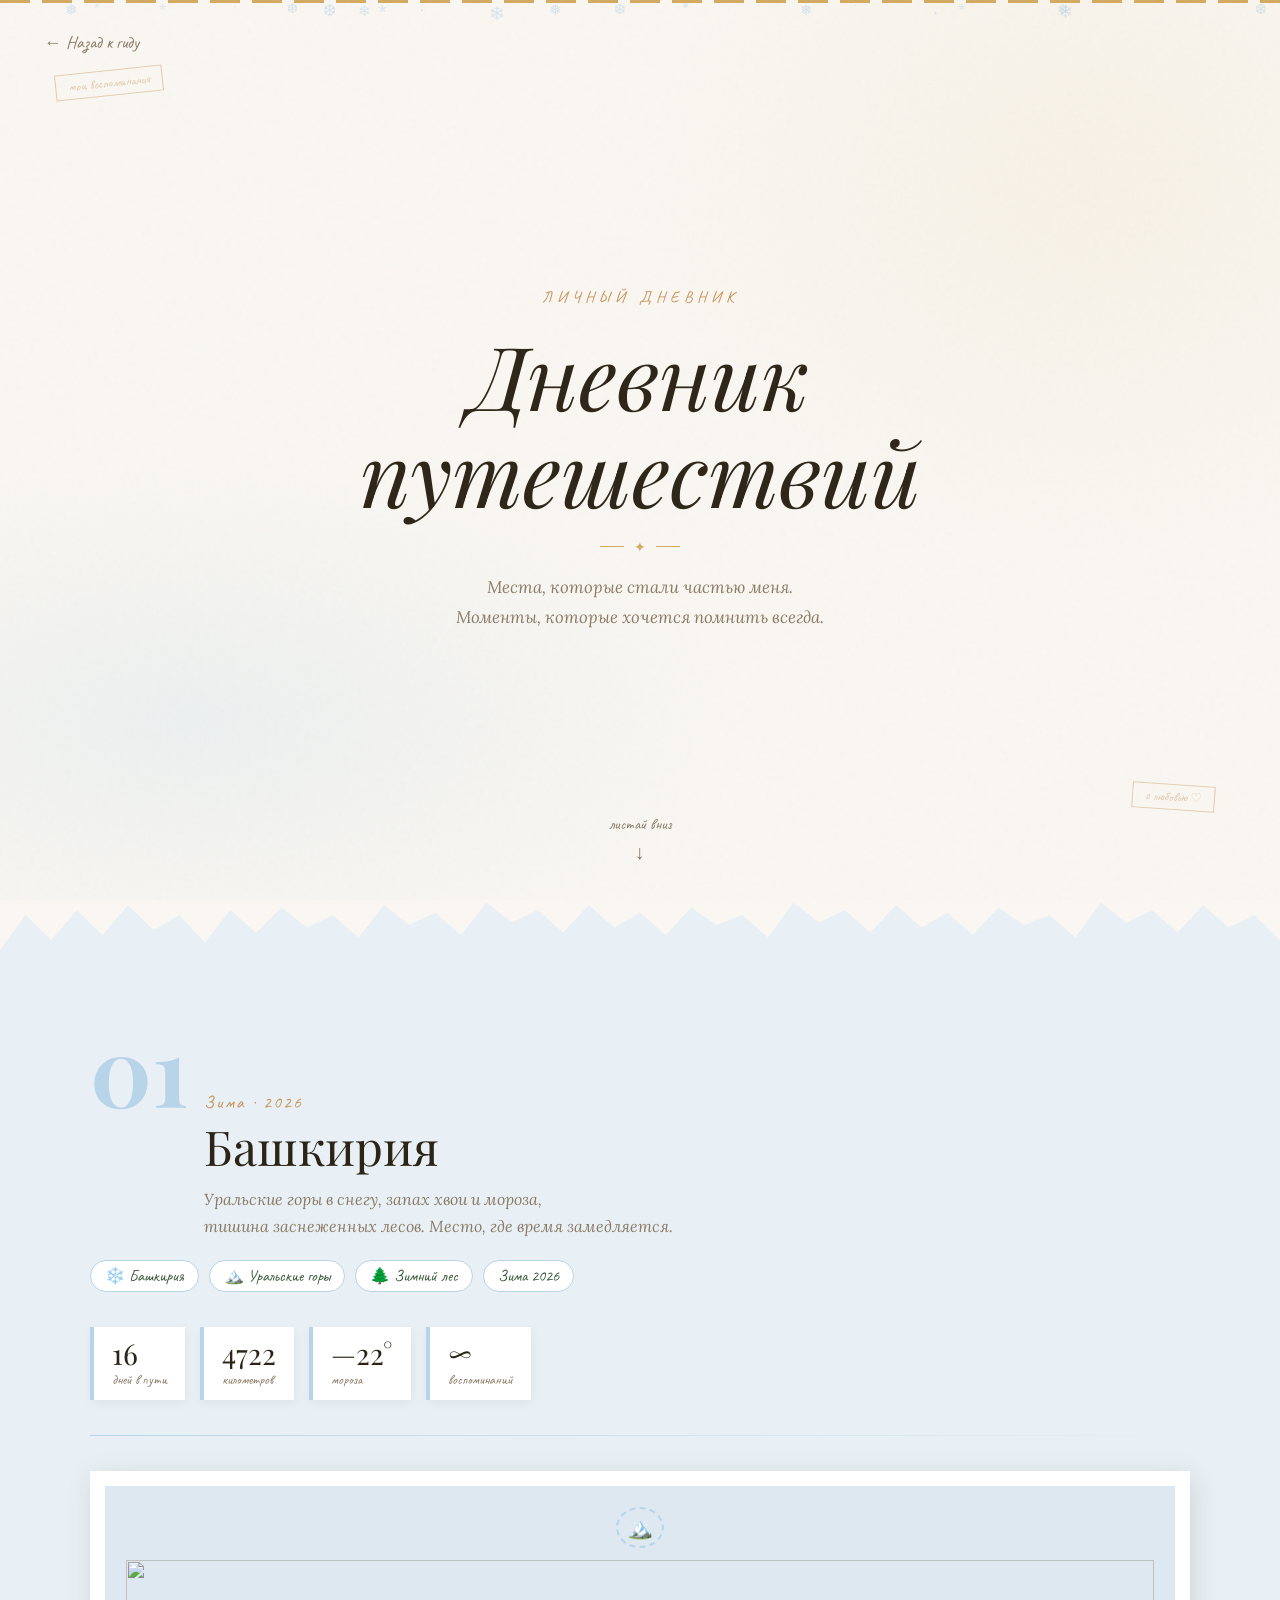
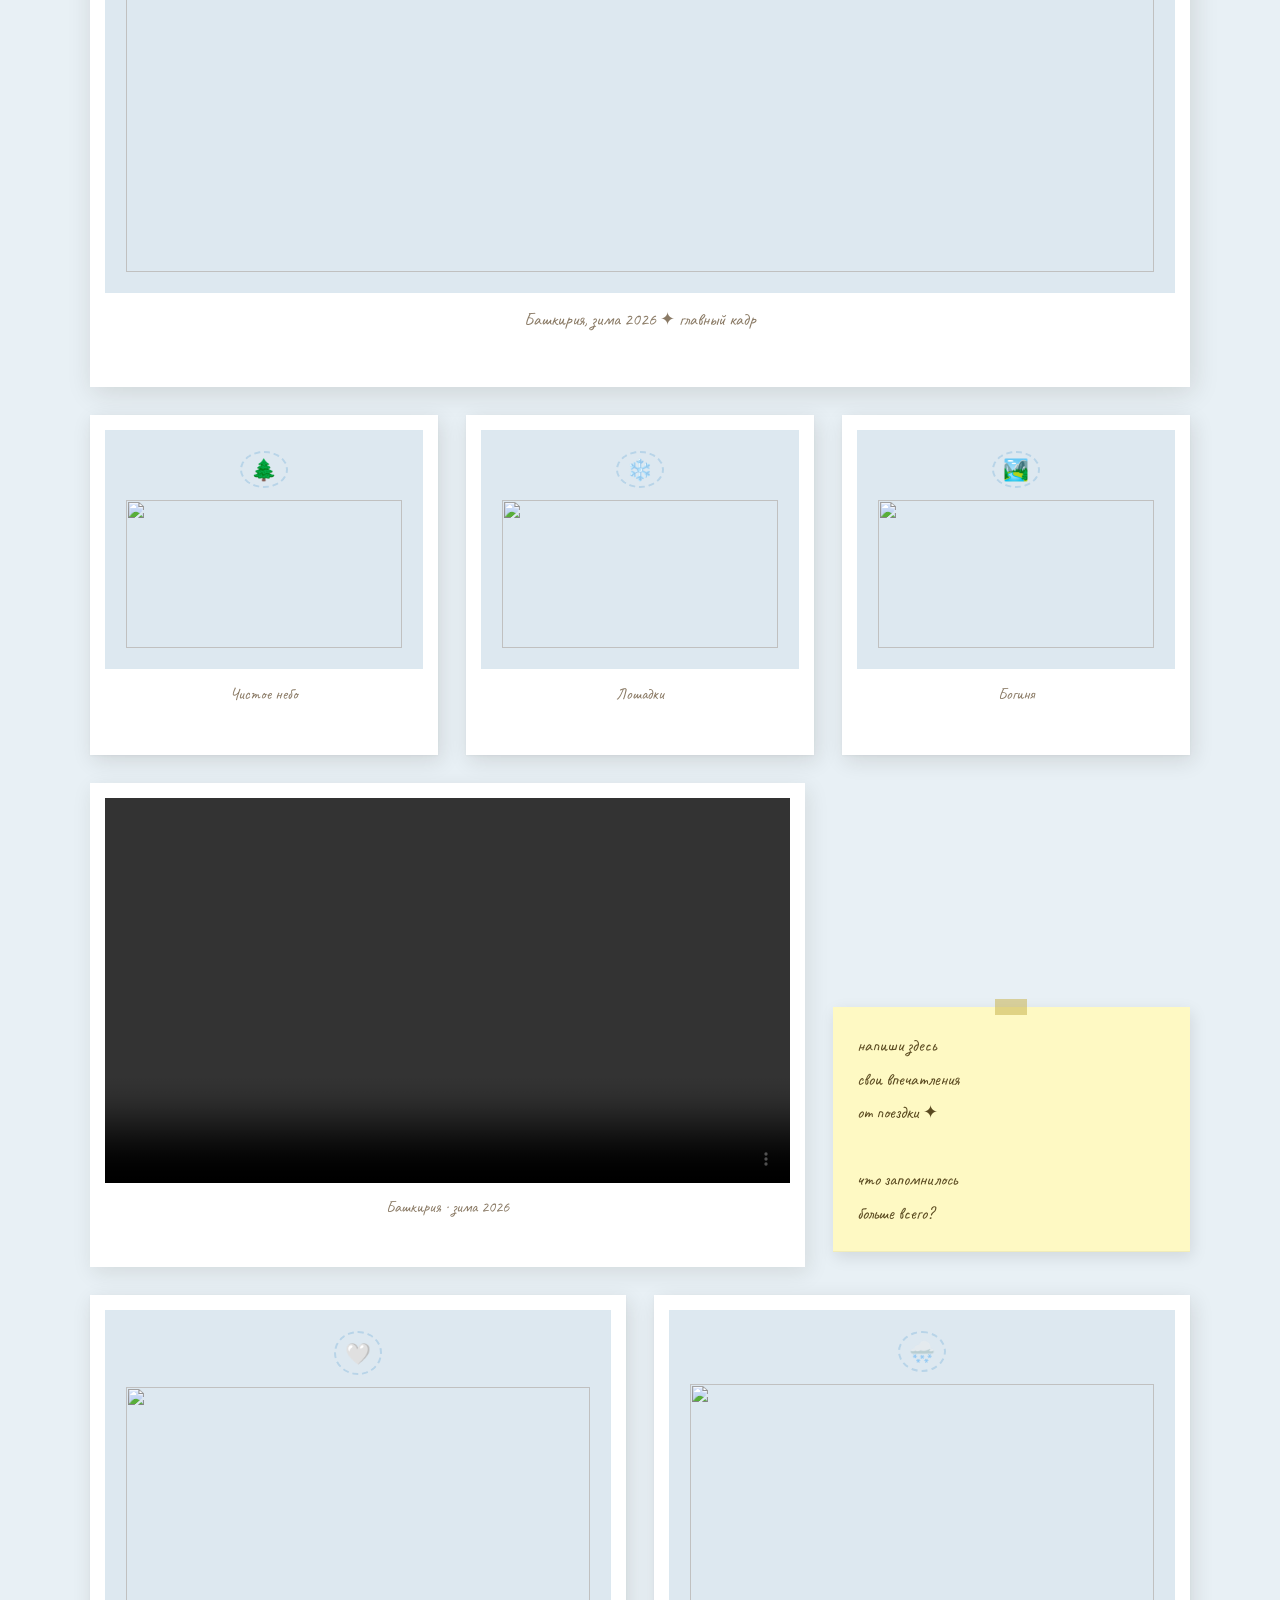
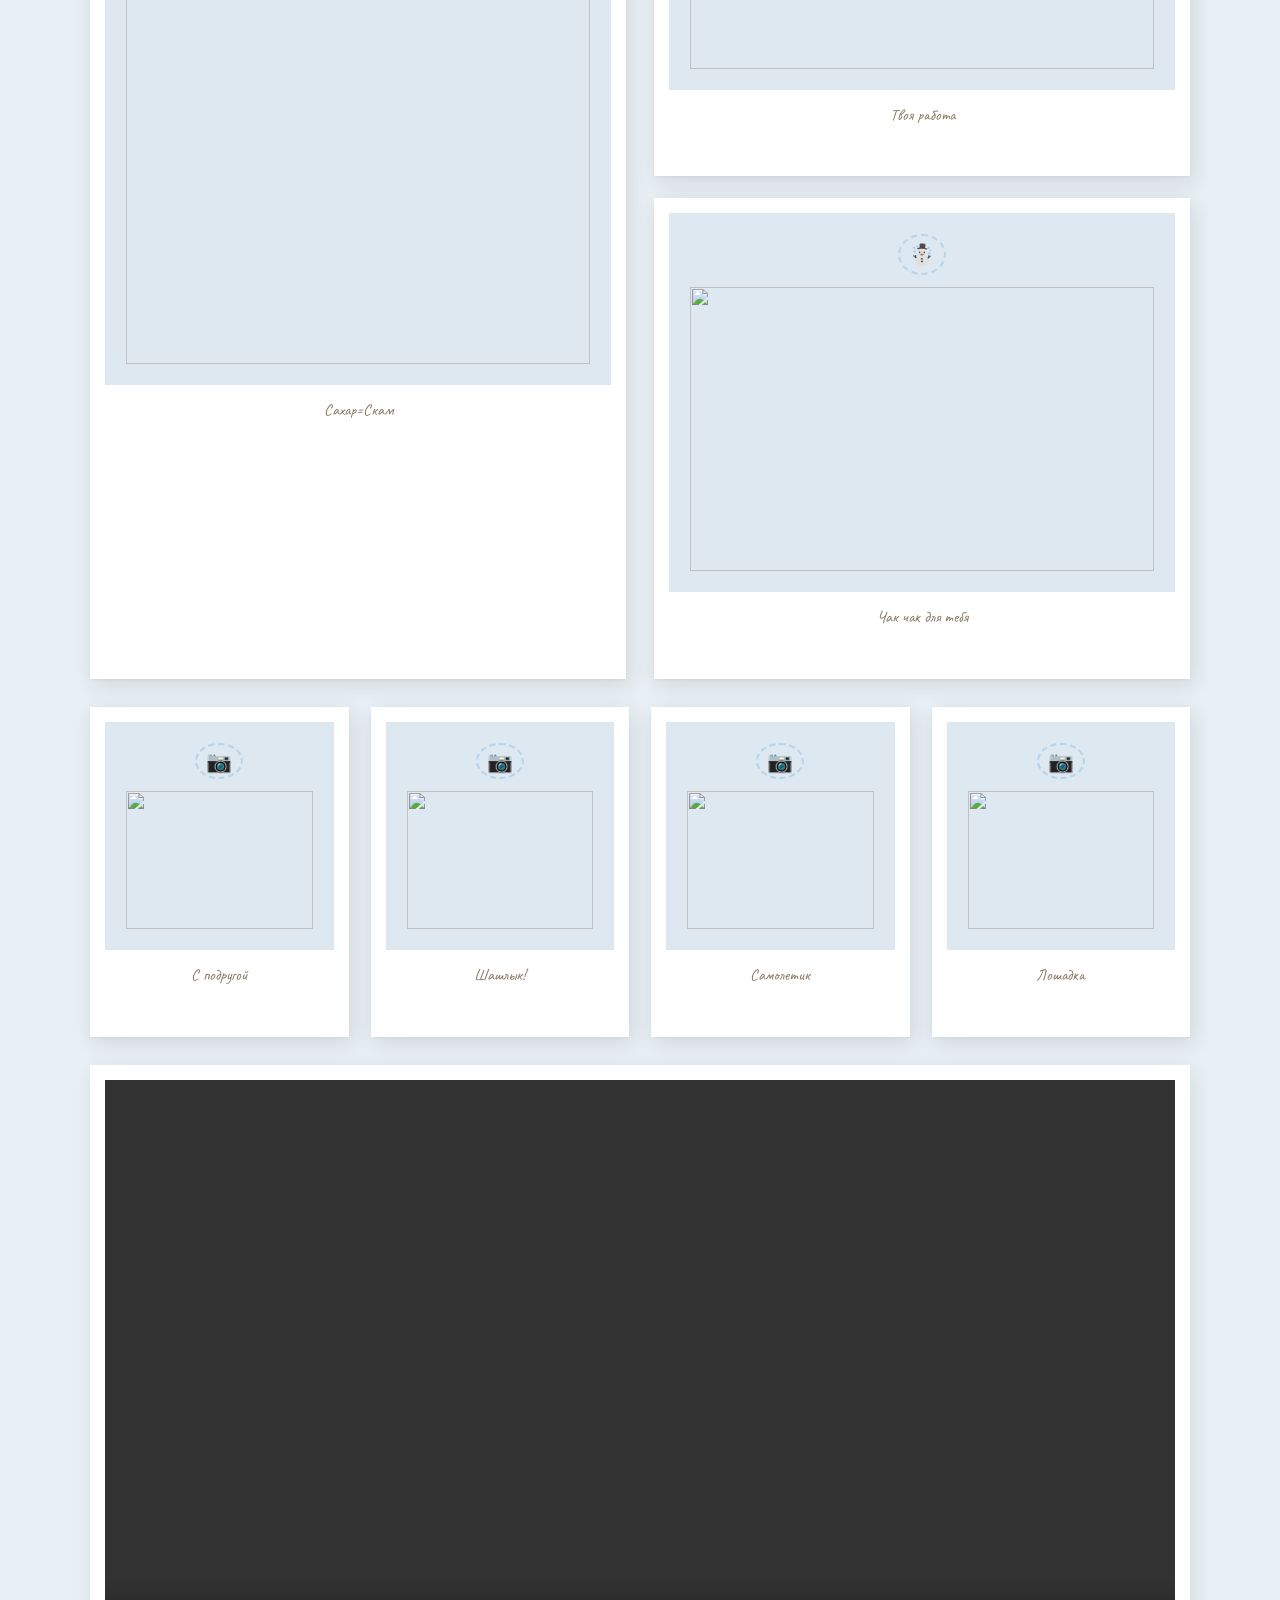
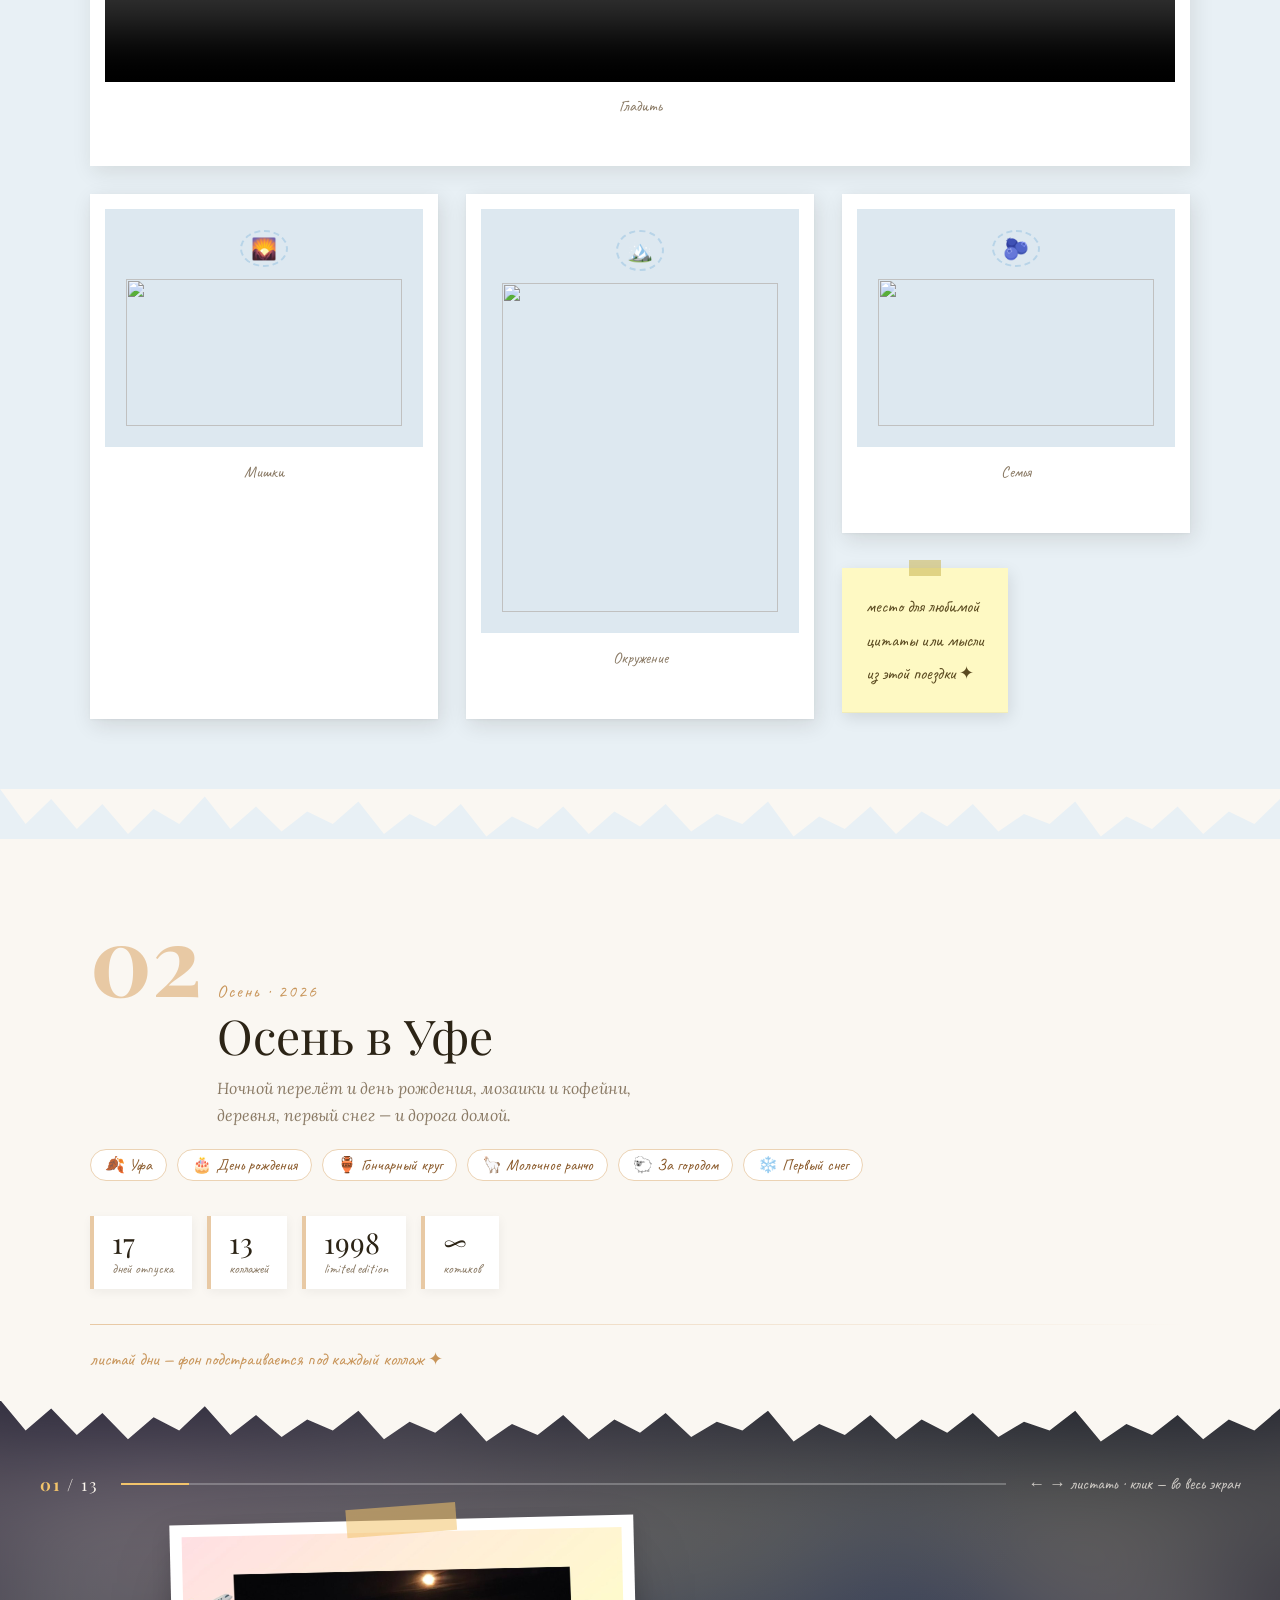
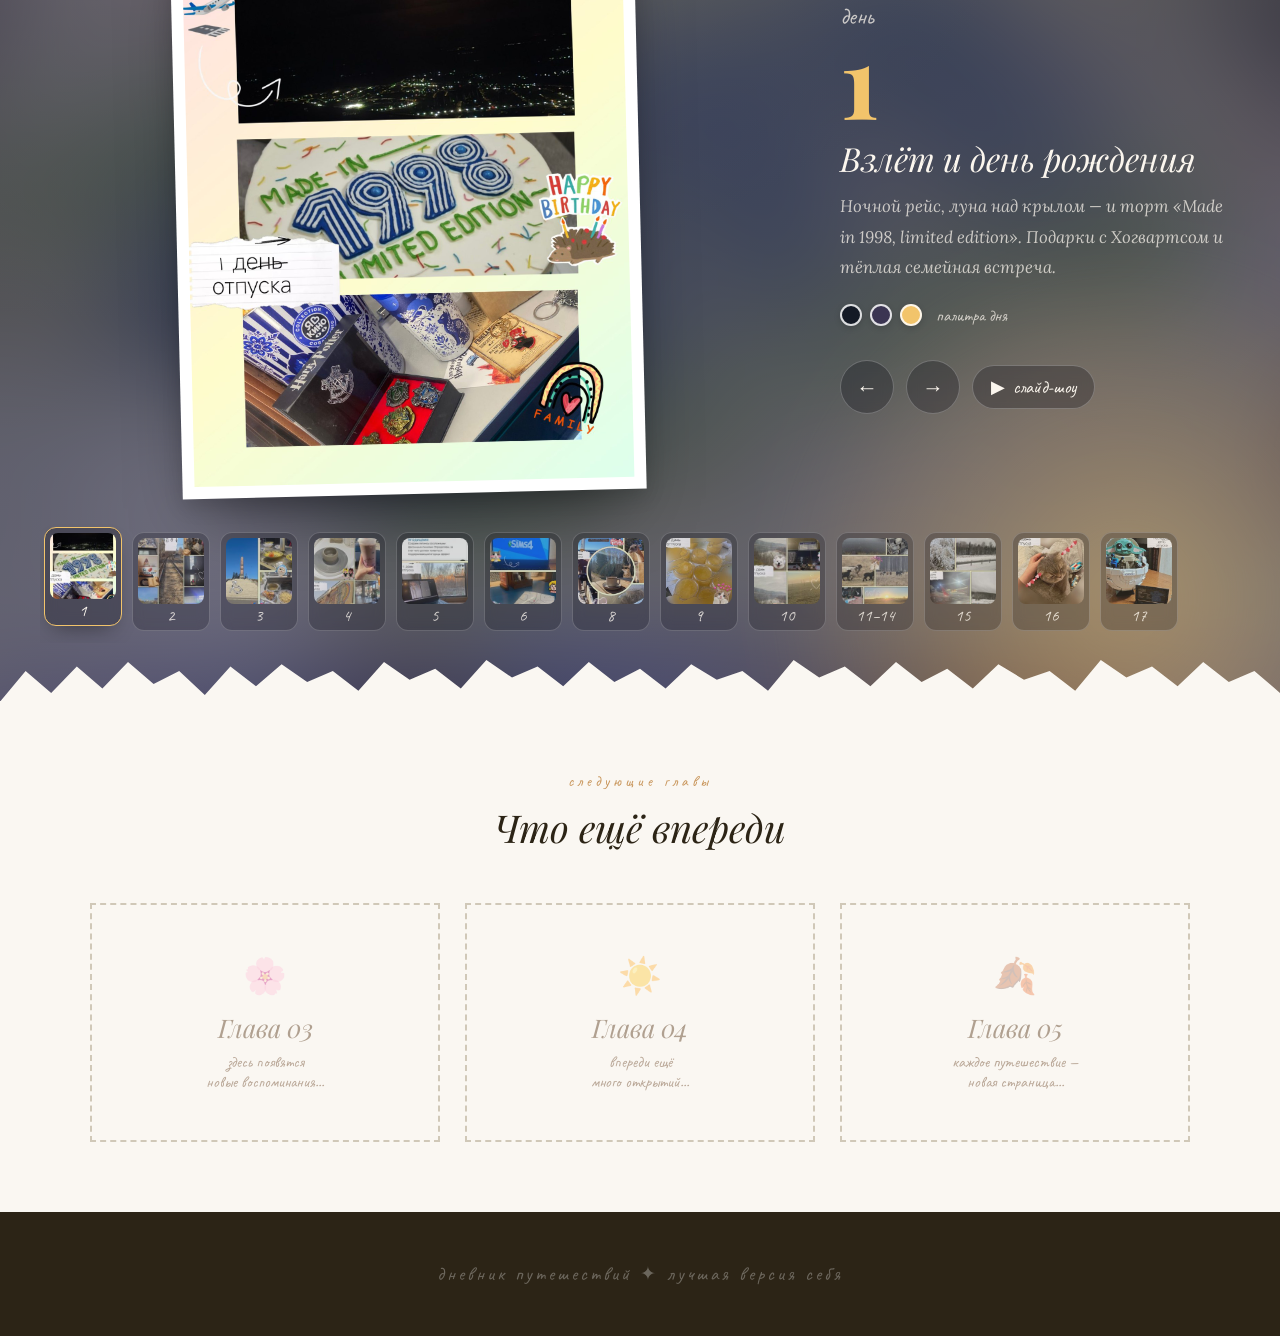
==== commit bcc126f4: "глава 2" ====
--- a/vacation.html
+++ b/vacation.html
@@ -569,6 +569,445 @@
             .chapter { padding: 50px 20px; }
             .cover { padding: 80px 20px 50px; }
             .chapter-number { font-size: 4em; }
+        }
+
+        /* =========================================================
+           ГЛАВА 02 — интерактивная галерея коллажей
+           ========================================================= */
+        .chapter-autumn { background: var(--paper); padding-bottom: 30px; }
+        .chapter-autumn .chapter-number { color: #e8c9a4; }
+        .chapter-autumn .tag { border-color: #ecd3b4; color: #8a5a2b; }
+        .chapter-autumn .ribbon-stat { border-left-color: #e8c9a4; }
+        .chapter-autumn .chapter-divider { background: linear-gradient(90deg, #e8c9a4, transparent); margin-bottom: 0; }
+        .chapter-hint {
+            font-family: 'Caveat', cursive;
+            font-size: 1.15em;
+            color: var(--warm);
+            margin-top: 22px;
+        }
+
+        .trip {
+            --bg1: #e9e1d3; --bg2: #c9b49a; --accent: #c8955a; --r: 0.8;
+            --h: max(400px, min(100vh - 350px, 860px));
+            --h: max(400px, min(100svh - 350px, 860px));
+            --fg: var(--ink);
+            --fg-soft: rgba(44,36,22,0.66);
+            --chip-bg: rgba(255,255,255,0.5);
+            --line: rgba(44,36,22,0.18);
+            position: relative;
+            isolation: isolate;
+            overflow: hidden;
+            min-height: 100vh;
+            min-height: 100svh;
+            padding: 72px 40px 58px;
+            display: flex;
+            flex-direction: column;
+            color: var(--fg);
+            transition: color 0.8s ease;
+        }
+        .trip[data-tone="dark"] {
+            --fg: #fbf6ee;
+            --fg-soft: rgba(251,246,238,0.74);
+            --chip-bg: rgba(10,10,20,0.28);
+            --line: rgba(255,255,255,0.24);
+        }
+
+        /* рваные края сверху и снизу */
+        .trip::before, .trip::after {
+            content: '';
+            position: absolute;
+            left: 0; right: 0;
+            height: 44px;
+            background: var(--paper);
+            z-index: 2;
+            pointer-events: none;
+        }
+        .trip::before {
+            top: -1px;
+            clip-path: polygon(0% 0%, 2% 70%, 4% 20%, 6% 80%, 8% 30%, 10% 90%, 12% 40%, 14% 70%, 16% 15%, 18% 80%, 20% 35%, 22% 85%, 24% 45%, 26% 70%, 28% 25%, 30% 90%, 32% 50%, 34% 75%, 36% 30%, 38% 95%, 40% 55%, 42% 80%, 44% 35%, 46% 90%, 48% 45%, 50% 75%, 52% 30%, 54% 85%, 56% 50%, 58% 70%, 60% 25%, 62% 95%, 64% 55%, 66% 80%, 68% 35%, 70% 90%, 72% 45%, 74% 75%, 76% 30%, 78% 85%, 80% 50%, 82% 70%, 84% 25%, 86% 95%, 88% 55%, 90% 80%, 92% 35%, 94% 90%, 96% 45%, 98% 70%, 100% 20%, 100% 0%);
+        }
+        .trip::after {
+            bottom: -1px;
+            clip-path: polygon(0% 100%, 2% 30%, 4% 80%, 6% 20%, 8% 70%, 10% 10%, 12% 60%, 14% 30%, 16% 85%, 18% 20%, 20% 65%, 22% 15%, 24% 55%, 26% 30%, 28% 75%, 30% 10%, 32% 50%, 34% 25%, 36% 70%, 38% 5%, 40% 45%, 42% 20%, 44% 65%, 46% 10%, 48% 55%, 50% 25%, 52% 70%, 54% 15%, 56% 50%, 58% 30%, 60% 75%, 62% 5%, 64% 45%, 66% 20%, 68% 65%, 70% 10%, 72% 55%, 74% 25%, 76% 70%, 78% 15%, 80% 50%, 82% 30%, 84% 75%, 86% 5%, 88% 45%, 90% 20%, 92% 65%, 94% 10%, 96% 55%, 98% 30%, 100% 80%, 100% 100%);
+        }
+
+        /* меняющийся фон: два слоя, которые плавно перетекают друг в друга */
+        .trip-bg { position: absolute; inset: 0; z-index: -1; }
+        .trip-bg-layer {
+            position: absolute;
+            inset: 0;
+            opacity: 0;
+            transition: opacity 1.2s ease;
+            overflow: hidden;
+        }
+        .trip-bg-layer.on { opacity: 1; }
+        .trip-bg-layer .tint { position: absolute; inset: 0; }
+        .trip-bg-layer .blur {
+            position: absolute;
+            inset: -15%;
+            background-size: cover;
+            background-position: center;
+            filter: blur(60px) saturate(1.3);
+            opacity: 0.32;
+            animation: drift 28s ease-in-out infinite alternate;
+        }
+        .trip-bg-layer .glow {
+            position: absolute;
+            width: 60vmax; height: 60vmax;
+            border-radius: 50%;
+            right: -18vmax; bottom: -22vmax;
+            filter: blur(40px);
+            opacity: 0.45;
+            animation: drift 22s ease-in-out infinite alternate-reverse;
+        }
+        @keyframes drift {
+            from { transform: scale(1.05) translate(0, 0); }
+            to   { transform: scale(1.18) translate(-3%, 2%); }
+        }
+
+        /* шапка галереи */
+        .trip-head {
+            width: 100%;
+            max-width: 1320px;
+            margin: 0 auto 22px;
+            display: flex;
+            align-items: center;
+            gap: 22px;
+        }
+        .trip-counter {
+            font-family: 'Playfair Display', serif;
+            font-size: 1.05em;
+            letter-spacing: 2px;
+            white-space: nowrap;
+            color: var(--fg);
+        }
+        .trip-counter b { font-weight: 700; color: var(--accent); transition: color 0.8s; }
+        .trip-progress {
+            flex: 1;
+            height: 2px;
+            background: var(--line);
+            position: relative;
+            overflow: hidden;
+        }
+        .trip-progress-fill {
+            position: absolute;
+            inset: 0 auto 0 0;
+            width: 0;
+            background: var(--accent);
+            transition: width 0.7s cubic-bezier(.2,.8,.2,1), background 0.8s;
+        }
+        .trip-keys {
+            font-family: 'Caveat', cursive;
+            font-size: 1.05em;
+            color: var(--fg-soft);
+            white-space: nowrap;
+            transition: color 0.8s;
+        }
+
+        /* основная часть: коллаж + рассказ о дне */
+        .trip-main {
+            flex: 1;
+            width: 100%;
+            max-width: 1320px;
+            margin: 0 auto;
+            display: grid;
+            grid-template-columns: minmax(0, 1fr) minmax(300px, 400px);
+            gap: 64px;
+            align-items: center;
+        }
+
+        .trip-stage {
+            position: relative;
+            display: flex;
+            justify-content: center;
+            align-items: center;
+            touch-action: pan-y;
+            user-select: none;
+            -webkit-user-select: none;
+        }
+
+        .trip-frame {
+            --rot: -1deg;
+            position: relative;
+            background: #fff;
+            padding: 12px;
+            box-shadow: 0 34px 70px -24px rgba(0,0,0,0.5), 0 8px 20px rgba(0,0,0,0.12);
+            width: min(100%, calc(var(--h) * var(--r) + 24px));
+            transform: rotate(var(--rot));
+            transition: transform 0.65s cubic-bezier(.2,.8,.2,1), opacity 0.45s ease;
+            cursor: zoom-in;
+        }
+        .trip-frame::before {
+            content: '';
+            position: absolute;
+            top: -14px; left: 50%;
+            width: 110px; height: 28px;
+            transform: translateX(-50%) rotate(-3deg);
+            background: var(--accent);
+            opacity: 0.55;
+            transition: background 0.8s;
+            z-index: 2;
+        }
+        .trip-frame img {
+            display: block;
+            width: 100%;
+            aspect-ratio: var(--r);
+            height: auto;
+            object-fit: cover;
+            background: #efe9df;
+            -webkit-user-drag: none;
+        }
+        .trip-frame:focus { outline: none; }
+        .trip-frame:focus-visible { outline: 3px solid var(--accent); outline-offset: 6px; }
+        .trip-frame.out-left  { opacity: 0; transform: translateX(-70px) rotate(-6deg); }
+        .trip-frame.out-right { opacity: 0; transform: translateX(70px) rotate(6deg); }
+        .trip-frame.no-anim { transition: none; }
+
+        .trip-open-hint {
+            position: absolute;
+            right: 22px; bottom: 22px;
+            font-family: 'Caveat', cursive;
+            font-size: 1.05em;
+            background: rgba(255,255,255,0.88);
+            color: var(--ink);
+            padding: 4px 12px;
+            border-radius: 20px;
+            opacity: 0;
+            transform: translateY(6px);
+            transition: opacity 0.3s, transform 0.3s;
+            pointer-events: none;
+        }
+        .trip-frame:hover .trip-open-hint { opacity: 1; transform: none; }
+
+        /* рассказ о дне */
+        .trip-info { transition: opacity 0.4s ease, transform 0.4s ease; }
+        .trip-info.swap { opacity: 0; transform: translateY(14px); }
+        .trip-day-label {
+            font-family: 'Caveat', cursive;
+            font-size: 1.5em;
+            color: var(--fg-soft);
+            transition: color 0.8s;
+        }
+        .trip-day-num {
+            font-family: 'Playfair Display', serif;
+            font-weight: 700;
+            font-size: clamp(4.5em, 8vw, 7.5em);
+            line-height: 0.92;
+            color: var(--accent);
+            letter-spacing: -2px;
+            transition: color 0.8s;
+        }
+        .trip-title {
+            font-family: 'Playfair Display', serif;
+            font-style: italic;
+            font-weight: 400;
+            font-size: clamp(1.7em, 2.6vw, 2.4em);
+            line-height: 1.15;
+            margin: 14px 0 14px;
+        }
+        .trip-note {
+            font-style: italic;
+            font-size: 1.05em;
+            line-height: 1.8;
+            color: var(--fg-soft);
+            transition: color 0.8s;
+        }
+        .trip-swatches {
+            display: flex;
+            align-items: center;
+            gap: 8px;
+            margin-top: 22px;
+            font-family: 'Caveat', cursive;
+            font-size: 1.05em;
+            color: var(--fg-soft);
+            transition: color 0.8s;
+        }
+        .trip-swatches i {
+            width: 22px; height: 22px;
+            border-radius: 50%;
+            border: 2px solid rgba(255,255,255,0.85);
+            box-shadow: 0 2px 6px rgba(0,0,0,0.15);
+            transition: background 0.8s;
+        }
+        .trip-swatches span { margin-left: 6px; }
+
+        .trip-controls {
+            display: flex;
+            align-items: center;
+            gap: 12px;
+            margin-top: 34px;
+            flex-wrap: wrap;
+        }
+        .trip-btn {
+            font: inherit;
+            color: var(--fg);
+            background: var(--chip-bg);
+            border: 1.5px solid var(--line);
+            backdrop-filter: blur(6px);
+            -webkit-backdrop-filter: blur(6px);
+            cursor: pointer;
+            transition: background 0.3s, border-color 0.3s, color 0.8s, transform 0.2s;
+        }
+        .trip-btn:hover { border-color: var(--accent); transform: translateY(-2px); }
+        .trip-btn:focus-visible { outline: 2px solid var(--accent); outline-offset: 3px; }
+        .trip-arrow {
+            width: 54px; height: 54px;
+            border-radius: 50%;
+            font-size: 1.35em;
+            display: grid;
+            place-items: center;
+        }
+        .trip-pill {
+            height: 44px;
+            padding: 0 18px;
+            border-radius: 22px;
+            font-family: 'Caveat', cursive;
+            font-size: 1.15em;
+            display: inline-flex;
+            align-items: center;
+            gap: 8px;
+            position: relative;
+            overflow: hidden;
+        }
+        .trip-pill .timer {
+            position: absolute;
+            left: 0; bottom: 0;
+            height: 3px;
+            width: 0;
+            background: var(--accent);
+        }
+        .trip-pill.playing .timer { animation: timer var(--slide-ms, 5000ms) linear forwards; }
+        @keyframes timer { to { width: 100%; } }
+
+        /* лента дней */
+        .trip-strip {
+            width: 100%;
+            max-width: 1320px;
+            margin: 26px auto 0;
+            display: flex;
+            gap: 10px;
+            overflow-x: auto;
+            padding: 8px 4px 12px;
+            scroll-snap-type: x proximity;
+            scrollbar-width: thin;
+            scrollbar-color: var(--line) transparent;
+        }
+        .trip-chip {
+            flex: 0 0 auto;
+            width: 78px;
+            padding: 5px 5px 4px;
+            border-radius: 12px;
+            display: flex;
+            flex-direction: column;
+            align-items: center;
+            gap: 3px;
+            scroll-snap-align: center;
+            opacity: 0.78;
+        }
+        .trip-chip img {
+            width: 66px; height: 66px;
+            object-fit: cover;
+            border-radius: 8px;
+            display: block;
+        }
+        .trip-chip span {
+            font-family: 'Caveat', cursive;
+            font-size: 1.05em;
+            line-height: 1.1;
+        }
+        .trip-chip.active {
+            opacity: 1;
+            border-color: var(--accent);
+            transform: translateY(-5px);
+            box-shadow: 0 10px 22px -10px rgba(0,0,0,0.45);
+        }
+
+        /* полноэкранный просмотр */
+        .lb {
+            position: fixed;
+            inset: 0;
+            z-index: 1001;
+            display: none;
+            background: rgba(20,18,16,0.94);
+        }
+        .lb.open { display: block; animation: lbIn 0.3s ease; }
+        @keyframes lbIn { from { opacity: 0; } to { opacity: 1; } }
+        .lb-scroller {
+            position: absolute;
+            inset: 0;
+            overflow: auto;
+            display: flex;
+            touch-action: pan-x pan-y;
+        }
+        .lb-scroller img {
+            margin: auto;
+            display: block;
+            max-width: 94vw;
+            max-height: 88vh;
+            max-height: 88svh;
+            cursor: zoom-in;
+            box-shadow: 0 20px 60px rgba(0,0,0,0.5);
+        }
+        .lb.zoomed .lb-scroller img {
+            max-width: none;
+            max-height: none;
+            cursor: zoom-out;
+        }
+        .lb-bar {
+            position: absolute;
+            left: 0; right: 0; bottom: 0;
+            padding: 16px 24px;
+            display: flex;
+            justify-content: center;
+            align-items: center;
+            gap: 16px;
+            pointer-events: none;
+        }
+        .lb-bar > * { pointer-events: auto; }
+        .lb-caption {
+            font-family: 'Caveat', cursive;
+            font-size: 1.3em;
+            color: #fbf6ee;
+            background: rgba(0,0,0,0.45);
+            padding: 6px 16px;
+            border-radius: 20px;
+        }
+        .lb-btn {
+            font: inherit;
+            width: 50px; height: 50px;
+            border-radius: 50%;
+            border: 1.5px solid rgba(255,255,255,0.3);
+            background: rgba(0,0,0,0.45);
+            color: #fff;
+            font-size: 1.3em;
+            cursor: pointer;
+        }
+        .lb-btn:hover { border-color: #fff; }
+        .lb-close { position: absolute; top: 18px; right: 18px; }
+        .lb.zoomed .lb-bar { opacity: 0.25; }
+
+        @media (max-width: 1100px) {
+            .trip-main { gap: 40px; grid-template-columns: minmax(0, 1fr) minmax(260px, 330px); }
+        }
+        @media (max-width: 860px) {
+            .trip { padding: 70px 18px 60px; min-height: 0; }
+            .trip-main { grid-template-columns: 1fr; gap: 26px; }
+            .trip-frame { padding: 8px; width: min(100%, 560px); }
+            .trip-frame::before { width: 80px; height: 22px; top: -11px; }
+            .trip-info { text-align: left; max-width: 560px; margin: 0 auto; width: 100%; }
+            .trip-day-num { font-size: 4.2em; display: inline; }
+            .trip-day-label { display: inline; margin-left: 8px; }
+            .trip-controls { margin-top: 22px; }
+            .trip-keys { display: none; }
+            .trip-strip { margin-top: 24px; }
+            .trip-chip { width: 66px; }
+            .trip-chip img { width: 56px; height: 56px; }
+            .trip-open-hint { opacity: 1; transform: none; right: 14px; bottom: 14px; font-size: 0.95em; }
+        }
+
+        @media (prefers-reduced-motion: reduce) {
+            .trip-bg-layer .blur, .trip-bg-layer .glow { animation: none; }
+            .trip-frame, .trip-info, .trip-bg-layer { transition-duration: 0.01s; }
         }
     </style>
 </head>
@@ -828,6 +1267,103 @@
 
 <div class="torn torn-bottom"></div>
 
+<!-- CHAPTER 02: ОСЕНЬ 2026 — интерактивная галерея -->
+<section class="chapter chapter-autumn" id="chapter-2">
+    <div class="chapter-inner">
+
+        <div class="chapter-meta">
+            <div class="chapter-number">02</div>
+            <div>
+                <div class="chapter-date">Осень · 2026</div>
+                <h2 class="chapter-title">Осень в Уфе</h2>
+                <p class="chapter-desc">
+                    Ночной перелёт и день рождения, мозаики и кофейни,<br>
+                    деревня, первый снег — и дорога домой.
+                </p>
+            </div>
+        </div>
+
+        <div class="tag-row">
+            <span class="tag">🍂 Уфа</span>
+            <span class="tag">🎂 День рождения</span>
+            <span class="tag">🏺 Гончарный круг</span>
+            <span class="tag">🦙 Молочное ранчо</span>
+            <span class="tag">🐑 За городом</span>
+            <span class="tag">❄️ Первый снег</span>
+        </div>
+
+        <div class="ribbon-row">
+            <div class="ribbon-stat">
+                <div class="ribbon-stat-num">17</div>
+                <div class="ribbon-stat-label">дней отпуска</div>
+            </div>
+            <div class="ribbon-stat">
+                <div class="ribbon-stat-num">13</div>
+                <div class="ribbon-stat-label">коллажей</div>
+            </div>
+            <div class="ribbon-stat">
+                <div class="ribbon-stat-num">1998</div>
+                <div class="ribbon-stat-label">limited edition</div>
+            </div>
+            <div class="ribbon-stat">
+                <div class="ribbon-stat-num">∞</div>
+                <div class="ribbon-stat-label">котиков</div>
+            </div>
+        </div>
+
+        <div class="chapter-divider"></div>
+        <div class="chapter-hint">листай дни — фон подстраивается под каждый коллаж ✦</div>
+    </div>
+</section>
+
+<section class="trip" id="trip" aria-label="Глава 02: галерея коллажей по дням">
+    <div class="trip-bg" aria-hidden="true">
+        <div class="trip-bg-layer on"><div class="tint"></div><div class="blur"></div><div class="glow"></div></div>
+        <div class="trip-bg-layer"><div class="tint"></div><div class="blur"></div><div class="glow"></div></div>
+    </div>
+
+    <div class="trip-head">
+        <div class="trip-counter"><b id="tripIdx">01</b> / <span id="tripTotal">13</span></div>
+        <div class="trip-progress"><div class="trip-progress-fill" id="tripFill"></div></div>
+        <div class="trip-keys">← → листать · клик — во весь экран</div>
+    </div>
+
+    <div class="trip-main">
+        <div class="trip-stage" id="tripStage">
+            <figure class="trip-frame" id="tripFrame" style="margin:0" tabindex="0" role="button" aria-label="Открыть коллаж во весь экран">
+                <img id="tripImg" alt="" draggable="false">
+                <span class="trip-open-hint">⤢ во весь экран</span>
+            </figure>
+        </div>
+
+        <div class="trip-info" id="tripInfo" aria-live="polite">
+            <div class="trip-day-label" id="tripLabel">день</div>
+            <div class="trip-day-num" id="tripNum">1</div>
+            <h3 class="trip-title" id="tripTitle"></h3>
+            <p class="trip-note" id="tripNote"></p>
+            <div class="trip-swatches" id="tripSwatches"><i></i><i></i><i></i><span>палитра дня</span></div>
+
+            <div class="trip-controls">
+                <button class="trip-btn trip-arrow" id="tripPrev" aria-label="Предыдущий день">←</button>
+                <button class="trip-btn trip-arrow" id="tripNext" aria-label="Следующий день">→</button>
+                <button class="trip-btn trip-pill" id="tripPlay"><span id="tripPlayIcon">▶</span> <span id="tripPlayText">слайд-шоу</span><i class="timer"></i></button>
+            </div>
+        </div>
+    </div>
+
+    <nav class="trip-strip" id="tripStrip" aria-label="Дни отпуска"></nav>
+</section>
+
+<div class="lb" id="lb" role="dialog" aria-modal="true" aria-label="Коллаж во весь экран">
+    <div class="lb-scroller" id="lbScroller"><img id="lbImg" alt=""></div>
+    <button class="lb-btn lb-close" id="lbClose" aria-label="Закрыть">✕</button>
+    <div class="lb-bar">
+        <button class="lb-btn" id="lbPrev" aria-label="Предыдущий">←</button>
+        <div class="lb-caption" id="lbCaption"></div>
+        <button class="lb-btn" id="lbNext" aria-label="Следующий">→</button>
+    </div>
+</div>
+
 <!-- СЛЕДУЮЩИЕ ГЛАВЫ -->
 <section class="chapter chapter-future">
     <div class="chapter-inner">
@@ -840,17 +1376,17 @@
         <div class="future-grid">
             <div class="future-card">
                 <div style="font-size:2.2em; opacity:0.35;">🌸</div>
-                <div class="future-num">Глава 02</div>
+                <div class="future-num">Глава 03</div>
                 <div class="future-hint">здесь появятся<br>новые воспоминания...</div>
             </div>
             <div class="future-card">
                 <div style="font-size:2.2em; opacity:0.35;">☀️</div>
-                <div class="future-num">Глава 03</div>
+                <div class="future-num">Глава 04</div>
                 <div class="future-hint">впереди ещё<br>много открытий...</div>
             </div>
             <div class="future-card">
                 <div style="font-size:2.2em; opacity:0.35;">🍂</div>
-                <div class="future-num">Глава 04</div>
+                <div class="future-num">Глава 05</div>
                 <div class="future-hint">каждое путешествие —<br>новая страница...</div>
             </div>
         </div>
@@ -891,6 +1427,317 @@
         io.observe(el);
     });
 
+    /* =========================================================
+       ГЛАВА 02 — данные галереи
+       src    — ссылка на коллаж (можно imgur: https://i.imgur.com/XXXX.jpeg)
+       ratio  — 0.8 для вертикальных 4:5, 1 для квадратных
+       tone   — 'dark' = тёмный фон и светлый текст, 'light' = наоборот
+       colors — [основной фон, второй фон, акцент]
+       ========================================================= */
+    const CHAPTER2 = [
+        { key: '01', label: 'день', num: '1', title: 'Взлёт и день рождения',
+          note: 'Ночной рейс, луна над крылом — и торт «Made in 1998, limited edition». Подарки с Хогвартсом и тёплая семейная встреча.',
+          src: 'img/chapter2/day-01.jpg', ratio: 0.8, tone: 'dark', colors: ['#141a26', '#3b3552', '#f2c46b'] },
+        { key: '02', label: 'день', num: '2', title: 'Прогулка по Уфе',
+          note: 'Мозаики на старых фасадах, трамвайные рельсы в осеннем солнце, кофейня с котом-королём и вечерняя #любимаяУфа.',
+          src: 'img/chapter2/day-02.jpg', ratio: 0.8, tone: 'light', colors: ['#ece4d6', '#c9b49a', '#4a6fa5'] },
+        { key: '03', label: 'день', num: '3', title: 'Монумент Дружбы',
+          note: 'Бесконечная лестница к монументу под идеально синим небом, а потом — горячий котелок, креветки и лапша.',
+          src: 'img/chapter2/day-03.jpg', ratio: 0.8, tone: 'dark', colors: ['#0d3a73', '#1d6bbf', '#f5cf4e'] },
+        { key: '04', label: 'день', num: '4', title: 'Гончарный круг',
+          note: 'Первая своя пиала на гончарном круге, именной кофе из «Мама варит кофе» и радужная мозаика на фасаде.',
+          src: 'img/chapter2/day-04.jpg', ratio: 0.8, tone: 'light', colors: ['#efe7dc', '#cfb2c4', '#8a4f74'] },
+        { key: '05', label: 'день', num: '5', title: 'День учёбы',
+          note: 'Легинсы со сложными фасонными линиями в CLO 3D, а за окном — рыжий закат по верхушкам берёз.',
+          src: 'img/chapter2/day-05.jpg', ratio: 0.8, tone: 'dark', colors: ['#1d2127', '#7a4a2e', '#f0a35e'] },
+        { key: '06', label: 'день', num: '6', title: 'Симс и мидии',
+          note: 'Запустить The Sims 4, а вечером — «Мидийное место» с мамой.',
+          src: 'img/chapter2/day-06.jpg', ratio: 0.8, tone: 'dark', colors: ['#062b5e', '#0a5fd6', '#ffd23f'] },
+        { key: '08', label: 'день', num: '8', title: 'Молочное ранчо',
+          note: 'Ламы, козочки, лохматый хайлендский бычок и кофе на солнце. Happy family ✦',
+          src: 'img/chapter2/day-08.jpg', ratio: 1, tone: 'light', colors: ['#a9c3d4', '#f0e5ce', '#a8643c'] },
+        { key: '09', label: 'день', num: '9', title: 'Золотые баночки',
+          note: 'Целый стол баночек цвета мёда и солнца — маленькое домашнее производство счастья.',
+          src: 'img/chapter2/day-09.jpg', ratio: 1, tone: 'light', colors: ['#f3d98a', '#c99440', '#7a4e14'] },
+        { key: '10', label: 'день', num: '10', title: 'Снова в путь',
+          note: 'Ночная платформа №6 автовокзала, река в утреннем тумане и поле, залитое рассветом.',
+          src: 'img/chapter2/day-10.jpg', ratio: 0.8, tone: 'light', colors: ['#d3d4c6', '#ead19a', '#2f5590'] },
+        { key: '11-14', label: 'дни', num: '11–14', title: 'За городом',
+          note: 'Пруд под первым льдом, жаркая баня, овечки с чёрными ягнятами, табун у берёзовой рощи, настолка по вечерам и закат над полем.',
+          src: 'img/chapter2/day-11-14.jpg', ratio: 0.8, tone: 'dark', colors: ['#3e3a37', '#8f7a5e', '#f3b04a'] },
+        { key: '15', label: 'день', num: '15', title: 'Первый снег',
+          note: 'Иней на траве, заснеженный лес вдоль трассы и ночной аэропорт Уфы. Пора домой.',
+          src: 'img/chapter2/day-15.jpg', ratio: 0.8, tone: 'light', colors: ['#eef2f4', '#c4c8c9', '#c8343a'] },
+        { key: '16', label: 'день', num: '16', title: 'Дома',
+          note: 'Котик, который соскучился сильнее всех, и пакетики с лего на одеяле.',
+          src: 'img/chapter2/day-16.jpg', ratio: 1, tone: 'light', colors: ['#f1e6d4', '#ddb89a', '#c3415a'] },
+        { key: 'last', label: 'последний день', num: '17', title: 'Грогу собран',
+          note: 'Лего-Грогу в своей люльке готов. Отпуск закончился, а воспоминания остаются ♡',
+          src: 'img/chapter2/day-last.jpg', ratio: 1, tone: 'light', colors: ['#9fc0c0', '#e0eaec', '#6b4a2f'] },
+    ];
+
+    (function initChapter2() {
+        const trip = document.getElementById('trip');
+        if (!trip) return;
+
+        const $ = id => document.getElementById(id);
+        const frame = $('tripFrame'), img = $('tripImg'), info = $('tripInfo');
+        const strip = $('tripStrip'), stage = $('tripStage'), playBtn = $('tripPlay');
+        const layers = trip.querySelectorAll('.trip-bg-layer');
+        const lb = $('lb'), lbImg = $('lbImg'), lbScroller = $('lbScroller');
+        const N = CHAPTER2.length;
+        const SLIDE_MS = 5000;
+        const reduceMotion = window.matchMedia('(prefers-reduced-motion: reduce)').matches;
+
+        let idx = -1, activeLayer = 0, token = 0, playing = false, playTimer = null, inView = false;
+
+        // превью: локальные — из папки thumbs, imgur — маленькая версия (буква m)
+        function thumbOf(src) {
+            if (src.startsWith('img/chapter2/')) return src.replace('img/chapter2/', 'img/chapter2/thumbs/');
+            const m = src.match(/^(https?:\/\/i\.imgur\.com\/[A-Za-z0-9]+)\.(jpe?g|png|webp)$/i);
+            return m ? `${m[1]}m.${m[2]}` : src;
+        }
+        const pad = n => String(n).padStart(2, '0');
+        const rotOf = i => (((i * 37) % 7) - 3) * 0.45;
+        const wait = ms => new Promise(r => setTimeout(r, ms));
+
+        const cache = {};
+        function preload(src) {
+            if (!cache[src]) cache[src] = new Promise(res => {
+                const im = new Image();
+                im.onload = im.onerror = () => res();
+                im.src = src;
+            });
+            return cache[src];
+        }
+
+        // лента дней
+        CHAPTER2.forEach((d, i) => {
+            const b = document.createElement('button');
+            b.className = 'trip-btn trip-chip';
+            b.setAttribute('aria-label', `${d.label} ${d.num}: ${d.title}`);
+            b.innerHTML = `<img src="${thumbOf(d.src)}" alt="" loading="lazy"><span>${d.num}</span>`;
+            b.addEventListener('click', () => go(i, i > idx ? 1 : -1));
+            strip.appendChild(b);
+        });
+        const chips = strip.querySelectorAll('.trip-chip');
+        $('tripTotal').textContent = pad(N);
+
+        function paintBg(d) {
+            const [c1, c2, acc] = d.colors;
+            const next = layers[activeLayer ^ 1];
+            next.querySelector('.tint').style.background =
+                `radial-gradient(110% 80% at 12% 8%, ${c2} 0%, transparent 62%), linear-gradient(155deg, ${c1} 0%, ${c2} 100%)`;
+            next.querySelector('.blur').style.backgroundImage = `url("${thumbOf(d.src)}")`;
+            next.querySelector('.glow').style.background = `radial-gradient(circle, ${acc} 0%, transparent 65%)`;
+            next.classList.add('on');
+            layers[activeLayer].classList.remove('on');
+            activeLayer ^= 1;
+            trip.dataset.tone = d.tone;
+            trip.style.setProperty('--accent', acc);
+            trip.style.setProperty('--bg1', c1);
+            trip.style.setProperty('--bg2', c2);
+        }
+
+        function fillInfo(d, i) {
+            $('tripLabel').textContent = d.label;
+            $('tripNum').textContent = d.num;
+            $('tripTitle').textContent = d.title;
+            $('tripNote').textContent = d.note;
+            $('tripSwatches').querySelectorAll('i').forEach((s, k) => s.style.background = d.colors[k]);
+            $('tripIdx').textContent = pad(i + 1);
+            $('tripFill').style.width = `${((i + 1) / N) * 100}%`;
+            img.alt = `${d.label} ${d.num} — ${d.title}`;
+        }
+
+        function setChips(i) {
+            chips.forEach((c, k) => {
+                c.classList.toggle('active', k === i);
+                if (k === i) c.setAttribute('aria-current', 'true'); else c.removeAttribute('aria-current');
+            });
+            const c = chips[i];
+            strip.scrollTo({ left: c.offsetLeft - strip.offsetLeft - strip.clientWidth / 2 + c.offsetWidth / 2, behavior: reduceMotion ? 'auto' : 'smooth' });
+        }
+
+        async function go(i, dir = 1, instant = false) {
+            i = (i + N) % N;
+            if (i === idx) return;
+            const my = ++token;
+            const d = CHAPTER2[i];
+            idx = i;
+
+            paintBg(d);
+            setChips(i);
+            if (!instant) history.replaceState(null, '', `#ch2-${d.key}`);
+            const loading = preload(d.src);
+
+            if (instant || reduceMotion) {
+                await loading;
+                if (my !== token) return;
+                img.src = d.src;
+                frame.style.setProperty('--r', d.ratio);
+                frame.style.setProperty('--rot', `${rotOf(i)}deg`);
+                trip.style.setProperty('--r', d.ratio);
+                fillInfo(d, i);
+            } else {
+                frame.classList.add(dir > 0 ? 'out-left' : 'out-right');
+                info.classList.add('swap');
+                await Promise.all([loading, wait(300)]);
+                if (my !== token) return;
+
+                img.src = d.src;
+                frame.style.setProperty('--rot', `${rotOf(i)}deg`);
+                trip.style.setProperty('--r', d.ratio);
+                fillInfo(d, i);
+
+                frame.classList.add('no-anim');
+                frame.classList.remove('out-left', 'out-right');
+                frame.classList.add(dir > 0 ? 'out-right' : 'out-left');
+                void frame.offsetWidth;
+                frame.classList.remove('no-anim', 'out-left', 'out-right');
+                info.classList.remove('swap');
+            }
+
+            if (lb.classList.contains('open')) showLb();
+            preload(CHAPTER2[(i + 1) % N].src);
+            preload(CHAPTER2[(i - 1 + N) % N].src);
+            if (playing) schedule();
+        }
+        const next = () => go(idx + 1, 1);
+        const prev = () => go(idx - 1, -1);
+
+        $('tripNext').addEventListener('click', next);
+        $('tripPrev').addEventListener('click', prev);
+
+        // слайд-шоу
+        function schedule() {
+            clearTimeout(playTimer);
+            playBtn.classList.remove('playing');
+            void playBtn.offsetWidth;
+            if (!playing || !inView) return;
+            playBtn.style.setProperty('--slide-ms', SLIDE_MS + 'ms');
+            playBtn.classList.add('playing');
+            playTimer = setTimeout(next, SLIDE_MS);
+        }
+        function setPlaying(on) {
+            playing = on;
+            $('tripPlayIcon').textContent = on ? '❚❚' : '▶';
+            $('tripPlayText').textContent = on ? 'пауза' : 'слайд-шоу';
+            schedule();
+        }
+        playBtn.addEventListener('click', () => setPlaying(!playing));
+
+        new IntersectionObserver(([e]) => {
+            inView = e.intersectionRatio >= 0.35;
+            if (playing) schedule();
+        }, { threshold: [0, 0.35, 0.6] }).observe(trip);
+
+        // свайп и перетаскивание
+        function swipeable(el, onTap) {
+            let x0 = null, y0 = 0, moved = false;
+            el.addEventListener('pointerdown', e => {
+                if (e.button !== 0) return;
+                x0 = e.clientX; y0 = e.clientY; moved = false;
+            });
+            el.addEventListener('pointermove', e => {
+                if (x0 !== null && Math.abs(e.clientX - x0) > 10) moved = true;
+            });
+            el.addEventListener('pointerup', e => {
+                if (x0 === null) return;
+                const dx = e.clientX - x0, dy = e.clientY - y0;
+                x0 = null;
+                if (Math.abs(dx) > 45 && Math.abs(dx) > Math.abs(dy) * 1.2) {
+                    dx < 0 ? next() : prev();
+                } else if (!moved && onTap) {
+                    onTap(e);
+                }
+            });
+            el.addEventListener('pointercancel', () => { x0 = null; });
+        }
+        swipeable(stage, e => { if (frame.contains(e.target)) openLb(); });
+        frame.addEventListener('keydown', e => {
+            if (e.key === 'Enter' || e.key === ' ') { e.preventDefault(); openLb(); }
+        });
+
+        // полноэкранный просмотр
+        function showLb() {
+            const d = CHAPTER2[idx];
+            unzoom();
+            lbImg.src = d.src;
+            lbImg.alt = img.alt;
+            $('lbCaption').textContent = `${d.label} ${d.num} · ${d.title}`;
+            lb.style.background = `color-mix(in srgb, ${d.colors[0]} 55%, #0b0a09)`;
+        }
+        function openLb() {
+            showLb();
+            lb.classList.add('open');
+            document.body.style.overflow = 'hidden';
+            $('lbClose').focus({ preventScroll: true });
+        }
+        function closeLb() {
+            lb.classList.remove('open');
+            unzoom();
+            document.body.style.overflow = '';
+            frame.focus({ preventScroll: true });
+        }
+        function unzoom() {
+            lb.classList.remove('zoomed');
+            lbImg.style.width = '';
+        }
+        function toggleZoom(e) {
+            if (lb.classList.contains('zoomed')) return unzoom();
+            const r = lbImg.getBoundingClientRect();
+            const rx = (e.clientX - r.left) / r.width, ry = (e.clientY - r.top) / r.height;
+            const w = Math.min(r.width * 2.4, Math.max(lbImg.naturalWidth, r.width * 1.6));
+            lb.classList.add('zoomed');
+            lbImg.style.width = w + 'px';
+            requestAnimationFrame(() => {
+                lbScroller.scrollLeft = rx * lbImg.offsetWidth - lbScroller.clientWidth / 2;
+                lbScroller.scrollTop = ry * lbImg.offsetHeight - lbScroller.clientHeight / 2;
+            });
+        }
+        $('lbClose').addEventListener('click', closeLb);
+        $('lbNext').addEventListener('click', next);
+        $('lbPrev').addEventListener('click', prev);
+
+        // в приближении — тянем картинку, без приближения — свайп листает
+        let lx = null, ly = 0, lmoved = false;
+        lbScroller.addEventListener('pointerdown', e => { lx = e.clientX; ly = e.clientY; lmoved = false; });
+        lbScroller.addEventListener('pointermove', e => {
+            if (lx === null) return;
+            if (Math.abs(e.clientX - lx) + Math.abs(e.clientY - ly) > 8) lmoved = true;
+            if (lb.classList.contains('zoomed') && e.pointerType === 'mouse') {
+                lbScroller.scrollLeft -= e.movementX;
+                lbScroller.scrollTop -= e.movementY;
+            }
+        });
+        lbScroller.addEventListener('pointerup', e => {
+            if (lx === null) return;
+            const dx = e.clientX - lx, dy = e.clientY - ly;
+            lx = null;
+            const zoomed = lb.classList.contains('zoomed');
+            if (!zoomed && Math.abs(dx) > 45 && Math.abs(dx) > Math.abs(dy) * 1.2) return dx < 0 ? next() : prev();
+            if (lmoved) return;
+            if (e.target === lbImg) toggleZoom(e);
+            else if (!zoomed) closeLb();
+        });
+
+        // клавиатура
+        document.addEventListener('keydown', e => {
+            if (e.altKey || e.ctrlKey || e.metaKey) return;
+            const lbOpen = lb.classList.contains('open');
+            if (lbOpen && e.key === 'Escape') { e.preventDefault(); return closeLb(); }
+            if (!lbOpen && !inView) return;
+            if (e.key === 'ArrowRight') { e.preventDefault(); next(); }
+            else if (e.key === 'ArrowLeft') { e.preventDefault(); prev(); }
+        });
+
+        // старт: если в адресе есть #ch2-..., открываем этот день
+        const fromHash = CHAPTER2.findIndex(d => location.hash === `#ch2-${d.key}`);
+        go(fromHash >= 0 ? fromHash : 0, 1, true);
+        if (fromHash >= 0) requestAnimationFrame(() => trip.scrollIntoView());
+    })();
+
     // Page fade in
     window.addEventListener('load', () => {
         document.body.style.opacity = '0';
